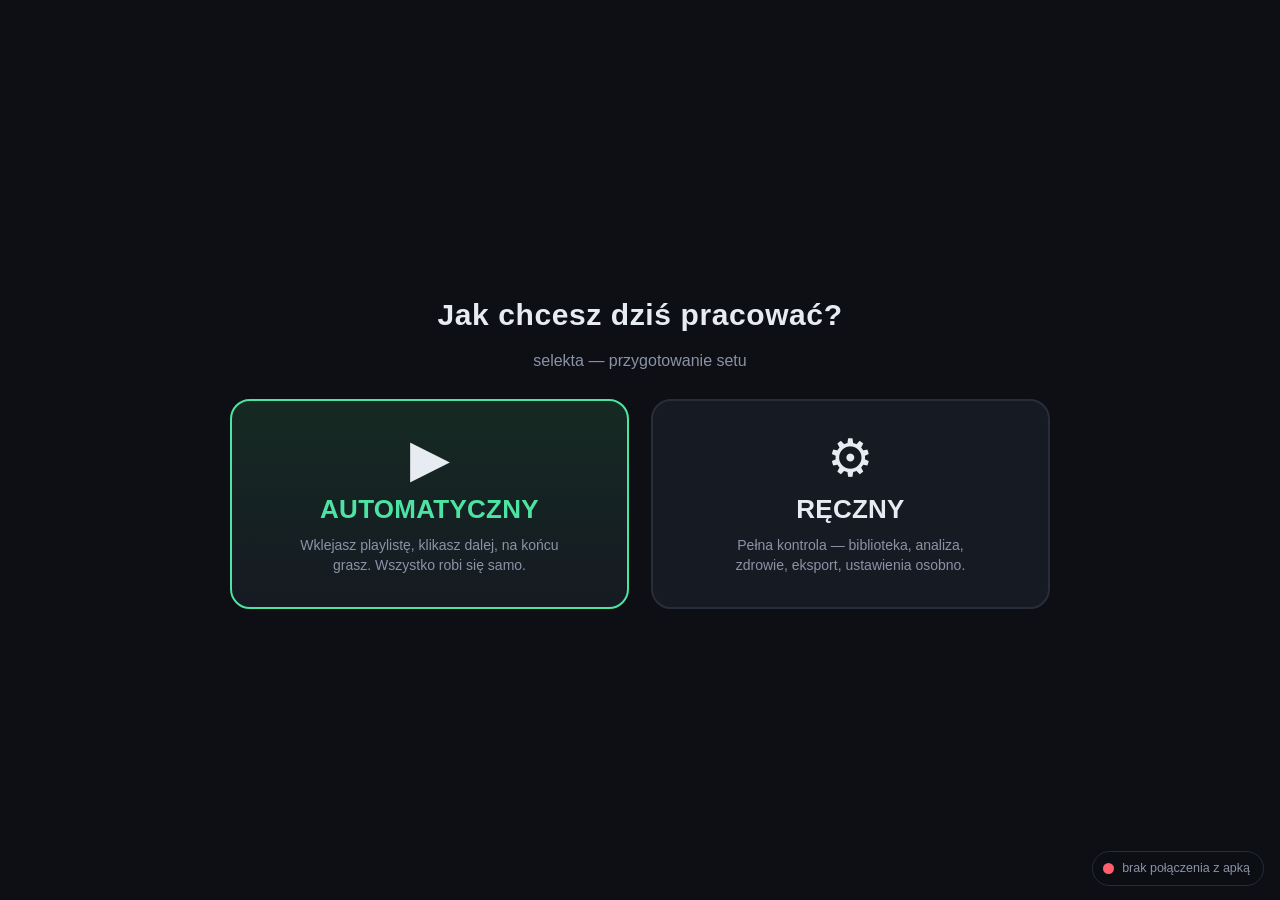
==== selekta/static/index.html @ 51b24d5e "Folder obserwowany i statystyki z lukami w przejściach Obserwator: nowe pliki analizują się same w t" ====
<!DOCTYPE html>
<html lang="pl">
<head>
<meta charset="utf-8">
<meta name="viewport" content="width=device-width, initial-scale=1">
<title>selekta</title>
<style>
  :root{
    --bg:#0d0f14; --panel:#161a22; --panel2:#1d222c; --line:#272d39;
    --txt:#e7ebf2; --dim:#8a93a6; --accent:#4de3a2; --warn:#f5c451; --bad:#ff5f6d;
  }
  *{box-sizing:border-box}
  body{margin:0;font:14px/1.5 -apple-system,Segoe UI,Roboto,sans-serif;background:var(--bg);color:var(--txt)}
  header{padding:18px 22px;border-bottom:1px solid var(--line);display:flex;align-items:baseline;gap:16px;flex-wrap:wrap}
  header h1{margin:0;font-size:20px;letter-spacing:.08em;font-weight:700}
  header h1 .k{color:var(--accent)}
  .stats{color:var(--dim);font-size:13px}
  .tabs{display:flex;gap:4px;padding:12px 22px 0}
  .tab{padding:8px 16px;border:1px solid var(--line);border-bottom:none;background:var(--panel);color:var(--dim);
       border-radius:8px 8px 0 0;cursor:pointer;font-weight:600}
  .tab.on{background:var(--panel2);color:var(--txt)}
  main{padding:0 22px 40px}
  .toolbar{display:flex;gap:10px;align-items:center;padding:14px 0;flex-wrap:wrap}
  button.act{background:var(--accent);color:#06231a;border:0;padding:9px 16px;border-radius:8px;font-weight:700;cursor:pointer}
  button.act:disabled{opacity:.5;cursor:default}
  .prog{color:var(--dim);font-size:13px}
  table{width:100%;border-collapse:collapse}
  th{text-align:left;color:var(--dim);font-weight:600;font-size:12px;text-transform:uppercase;letter-spacing:.04em;padding:8px 10px;border-bottom:1px solid var(--line)}
  td{padding:8px 10px;border-bottom:1px solid var(--panel2);vertical-align:middle}
  tr:hover td{background:var(--panel)}
  .cov{width:44px;height:44px;border-radius:6px;object-fit:cover;background:var(--panel2);display:block}
  .nocov{width:44px;height:44px;border-radius:6px;background:var(--panel2);display:grid;place-items:center;color:var(--dim);font-size:18px}
  .t-title{font-weight:600}.t-artist{color:var(--dim);font-size:13px}
  .badge{display:inline-block;padding:2px 8px;border-radius:20px;font-size:12px;font-weight:700}
  .fmt-flac{background:#123a2b;color:#4de3a2}.fmt-wav{background:#3a2f12;color:#f5c451}.fmt-mp3{background:#2a2f3a;color:#9fb0cc}
  .cam{font-weight:700;padding:2px 8px;border-radius:6px;color:#0d0f14;min-width:34px;text-align:center;display:inline-block}
  .q-ok{color:var(--accent)}.q-warn{color:var(--warn)}.q-bad{color:var(--bad)}
  .muted{color:var(--dim)}
  .panel{background:var(--panel);border:1px solid var(--line);border-radius:10px;padding:16px;margin-top:14px}
  .panel h3{margin:0 0 8px}
  .hrow{display:flex;gap:8px;padding:4px 0;border-bottom:1px solid var(--panel2)}
  .hnum{color:var(--dim);width:28px}.hnote{color:var(--dim);font-size:12px;margin-left:auto}
  .pill{display:inline-block;background:var(--panel2);padding:3px 10px;border-radius:20px;margin:3px 4px 0 0;font-size:13px}
  .pill.bad{background:#3a1418;color:var(--bad)}.pill.warn{background:#3a2f12;color:var(--warn)}
  /* klasa narzędziowa — musi wygrywać z każdą regułą display niżej w arkuszu
     (np. .ovl{display:flex}), inaczej „ukryty" panel przykrywa stronę */
  .hide{display:none!important}
  #kreator{position:fixed;inset:0;z-index:85;background:var(--bg);overflow:auto;
    display:flex;align-items:center;justify-content:center;padding:28px}
  #kreator.pokaz{display:flex}
  .kreatorBox{width:100%;max-width:620px}
  .kontoBox{border:1px solid var(--accent);border-radius:10px;padding:14px;
    margin-top:12px;background:var(--panel2)}
  .kontoBox .in{background:var(--panel);border:1px solid var(--line);
    border-radius:7px;color:var(--txt);font:13px inherit;padding:8px 10px}
  #tutorial{position:fixed;inset:0;z-index:88;background:var(--bg);overflow:auto;
    display:flex;align-items:center;justify-content:center;padding:28px}
  .tutBox{width:100%;max-width:640px}
  .tutKropki{display:flex;gap:6px;margin-bottom:20px}
  .tutKropki span{height:3px;flex:1;background:var(--line);border-radius:2px;
    transition:background .2s}
  .tutKropki span.on{background:var(--accent)}
  .tutNawigacja{display:flex;gap:10px;align-items:center;margin-top:24px}
  .tutIkona{font-size:34px;margin-bottom:10px}
  .siatkaPrzyciski{display:flex;flex-wrap:wrap;gap:6px;align-items:center;margin-top:12px}
  .slupek{display:flex;align-items:center;gap:8px;font-size:12.5px;padding:1px 0}
  .slupek .etykieta{min-width:52px;color:var(--dim);font-variant-numeric:tabular-nums}
  .slupek .pasek{height:12px;background:var(--accent);border-radius:3px;min-width:2px}
  .slupek .ile{color:var(--dim);font-size:11.5px}
  .kolo{display:grid;grid-template-columns:repeat(12,1fr);gap:4px;margin-top:8px}
  .kolo .komorka{text-align:center;padding:6px 2px;border-radius:6px;font-size:11px;
    border:1px solid var(--line)}
  .kolo .komorka b{display:block;font-size:12px}
  .kolo .pusta{opacity:.35}
  .luka{border-left:2px solid var(--warn);padding:8px 0 8px 10px;margin:10px 0}
  .wyjscia{display:flex;flex-wrap:wrap;gap:6px;margin-top:6px}
  .wyjscie{font-size:11.5px;padding:2px 8px;border-radius:11px;border:1px solid var(--line)}
  .wyjscie.zle{border-color:var(--warn);color:var(--warn)}
  .tutLista{margin:14px 0 0;padding-left:0;list-style:none}
  .tutLista li{padding:7px 0;border-bottom:1px solid var(--line);font-size:13.5px;
    display:flex;gap:10px;align-items:flex-start}
  .tutLista li:last-child{border-bottom:0}
  .tutLista b{color:var(--txt)}
  .tutNum{color:var(--accent);font-weight:700;min-width:18px}
  .krok{display:flex;gap:12px;align-items:flex-start;padding:12px 0;
    border-bottom:1px solid var(--line)}
  .krok:last-child{border-bottom:0}
  .krokZnak{font-size:16px;min-width:24px;text-align:center}
  .krokCmd{font-family:ui-monospace,Menlo,monospace;font-size:12px;background:var(--panel2);
    border:1px solid var(--line);border-radius:6px;padding:6px 9px;margin-top:6px;
    display:inline-block;user-select:all}
  #dolnePaski{position:sticky;bottom:0;z-index:40}
  .pasek{display:flex;gap:12px;align-items:center;
    background:var(--panel2);border-top:1px solid var(--line);padding:10px 14px}
  #dolnePaski > .pasek:last-child:not(.hide){box-shadow:0 -6px 18px rgba(0,0,0,.28)}
  .playBtn{background:transparent;border:1px solid var(--line);color:var(--txt);
    width:26px;height:26px;border-radius:50%;cursor:pointer;font-size:11px;line-height:1;
    display:flex;align-items:center;justify-content:center;padding:0}
  .playBtn:hover{border-color:var(--accent);color:var(--accent)}
  .playBtn.gra{background:var(--accent);color:#04140c;border-color:var(--accent)}
  td.nokl{cursor:default}
  .filtry{display:flex;flex-wrap:wrap;gap:8px;align-items:center;margin:0 0 10px;
    padding:10px 12px;background:var(--panel2);border:1px solid var(--line);border-radius:9px}
  .filtry .in{background:var(--panel);border:1px solid var(--line);border-radius:7px;
    color:var(--txt);font:13px inherit;padding:6px 9px}
  .mini-in{width:62px}
  .zakres{display:flex;align-items:center;gap:5px;font-size:12.5px;color:var(--dim)}
  th.sort{cursor:pointer;user-select:none}
  th.sort:hover{color:var(--accent)}
  th.sort .strzalka{opacity:.55;font-size:10px;margin-left:3px}
  .ikona{background:transparent;border:0;cursor:pointer;font-size:13px;opacity:.55;padding:2px 3px}
  .ikona:hover{opacity:1}
  tr.wybrany{background:rgba(126,231,168,.07)}
  .rozdziel{display:flex;align-items:center;gap:12px;margin:20px 0 12px;color:var(--dim);font-size:12.5px}
  .rozdziel:before,.rozdziel:after{content:'';flex:1;height:1px;background:var(--line)}
  .dropZone{border:2px dashed var(--line);border-radius:12px;padding:22px 16px;text-align:center;
    cursor:pointer;transition:border-color .15s,background .15s}
  .dropZone:hover{border-color:var(--accent)}
  .bigBtn.ghost{background:transparent;color:var(--fg);border:1px solid var(--line)}
  .bigBtn.ghost:hover{border-color:var(--accent);color:var(--accent)}
  .dropZone.over{border-color:var(--accent);background:rgba(126,231,168,.07)}
  .spin{display:inline-block;width:12px;height:12px;border:2px solid var(--dim);border-top-color:var(--accent);border-radius:50%;animation:s .7s linear infinite;vertical-align:-2px}
  @keyframes s{to{transform:rotate(360deg)}}
  .fld{background:var(--panel2);border:1px solid var(--line);border-radius:8px;color:var(--txt);padding:9px 11px;font:13px inherit;font-family:inherit}
  .mini{padding:5px 11px;font-size:12px;border-radius:7px;border:1px solid var(--line2);background:transparent;color:var(--txt);cursor:pointer}
  .mini.go{background:var(--accent);color:#06231a;border:0;font-weight:600}
  tr.clk{cursor:pointer}
    /* nakładki (wybór pliku, szczegóły utworu) muszą być NAD kreatorem
     (#wiz z-index:70) i ekranem wyboru trybu (#modePick z-index:80),
     inaczej otwierają się pod nimi i wyglądają jakby nie działały */
  .ovl{position:fixed;inset:0;background:rgba(6,8,12,.72);display:flex;align-items:flex-start;justify-content:center;padding:40px 16px;z-index:90;overflow:auto}
  .sheet{background:var(--panel);border:1px solid var(--line);border-radius:14px;max-width:760px;width:100%;padding:22px 24px}
  .wave{display:flex;align-items:flex-end;gap:2px;height:52px;margin:6px 0}
  .wave i{flex:1;background:var(--line2);border-radius:1px}
  .stat3{display:flex;gap:22px;margin:6px 0}
  .stat3 b{font-size:22px;font-weight:700;display:block;line-height:1}
  .stat3 span{font-size:11px;color:var(--dim)}

  /* ---------- tryb automatyczny: duże, proste, odporne na zmęczenie ---------- */
  #modePick{position:fixed;inset:0;background:var(--bg);z-index:80;display:flex;
    flex-direction:column;align-items:center;justify-content:center;gap:26px;padding:24px}
  #modePick h2{font-size:30px;margin:0;letter-spacing:.02em}
  #modePick .sub{color:var(--dim);font-size:16px;margin-top:-14px}
  .modeBtns{display:flex;gap:22px;flex-wrap:wrap;justify-content:center;width:100%;max-width:820px}
  .modeBtn{flex:1;min-width:300px;min-height:210px;border-radius:20px;border:2px solid var(--line);
    background:var(--panel);color:var(--txt);cursor:pointer;display:flex;flex-direction:column;
    align-items:center;justify-content:center;gap:10px;padding:26px;transition:transform .12s,border-color .12s}
  .modeBtn:hover{transform:translateY(-3px);border-color:var(--accent)}
  .modeBtn .ico{font-size:52px;line-height:1}
  .modeBtn .ttl{font-size:26px;font-weight:800;letter-spacing:.01em}
  .modeBtn .desc{font-size:14px;color:var(--dim);text-align:center;max-width:260px;line-height:1.45}
  .modeBtn.primary{border-color:var(--accent);background:linear-gradient(180deg,#152a22,#161a22)}
  .modeBtn.primary .ttl{color:var(--accent)}

  #wiz{position:fixed;inset:0;background:var(--bg);z-index:70;overflow:auto;padding:22px}
  .wizWrap{max-width:960px;margin:0 auto}
  .wizTop{display:flex;align-items:center;gap:14px;margin-bottom:22px;flex-wrap:wrap}
  .wizTop .back{font-size:15px;color:var(--dim);cursor:pointer;background:none;border:0;padding:6px 2px}
  .steps{display:flex;gap:8px;flex:1;min-width:200px}
  .stepDot{flex:1;height:7px;border-radius:4px;background:var(--panel2)}
  .stepDot.on{background:var(--accent)}
  .stepDot.done{background:#1f6b4d}
  .wizH{font-size:30px;font-weight:800;margin:0 0 6px;line-height:1.15}
  .wizSub{color:var(--dim);font-size:16px;margin-bottom:22px}
  .bigBtn{display:block;width:100%;min-height:74px;border:0;border-radius:16px;background:var(--accent);
    color:#06231a;font-size:22px;font-weight:800;cursor:pointer;letter-spacing:.01em;margin-top:18px}
  .bigBtn:disabled{opacity:.45;cursor:default}
  .bigBtn.ghost{background:transparent;border:2px solid var(--line2);color:var(--txt)}
  .bigBtn.play{min-height:96px;font-size:28px;background:linear-gradient(180deg,#5cf0ae,#33c98a)}
  .bigIn{width:100%;font-size:19px;padding:18px;border-radius:14px;background:var(--panel2);
    border:2px solid var(--line);color:var(--txt);font-family:inherit}
  .bigIn:focus{outline:none;border-color:var(--accent)}
  .cols{display:flex;gap:16px;flex-wrap:wrap}
  .col{flex:1;min-width:290px;background:var(--panel);border:1px solid var(--line);border-radius:16px;padding:18px}
  .col h3{margin:0 0 12px;font-size:19px;display:flex;align-items:center;gap:10px}
  .col .cnt{margin-left:auto;font-size:26px;font-weight:800}
  .cItem{padding:9px 0;border-bottom:1px solid var(--panel2);font-size:14.5px}
  .cItem .a{color:var(--dim);font-size:12.5px}
  .cItem .tag2{font-size:11.5px;color:var(--warn)}
  .wizNote{color:var(--dim);font-size:14px;margin-top:14px;text-align:center}
  .bigProg{font-size:17px;margin-top:16px;text-align:center;min-height:26px}
  .barBig{height:12px;border-radius:7px;background:var(--panel2);overflow:hidden;margin-top:14px}
  .barBig>span{display:block;height:100%;width:0;background:var(--accent);transition:width .35s}

  /* kropka stanu Soulseeka — widoczna z każdego ekranu, także w kreatorze */
  #slskDot{position:fixed;right:16px;bottom:14px;z-index:100;display:flex;align-items:center;
    gap:8px;background:rgba(13,15,20,.92);border:1px solid var(--line);border-radius:22px;
    padding:7px 13px 7px 10px;font-size:12.5px;color:var(--dim);cursor:default;
    backdrop-filter:blur(6px)}
  #slskDot .d{width:11px;height:11px;border-radius:50%;background:var(--dim);flex:0 0 auto}
  #slskDot.green .d{background:var(--accent);box-shadow:0 0 8px rgba(77,227,162,.55)}
  #slskDot.amber .d{background:var(--warn)}
  #slskDot.red   .d{background:var(--bad)}
  #slskDot.green{color:var(--txt)}
</style>
</head>
<body>

<div id="slskDot" title="stan połączenia z Soulseekiem"><span class="d"></span><span id="slskDotTxt">sprawdzam…</span></div>

<div id="kreator" class="hide">
  <div class="kreatorBox">
    <h1 class="wizH">Zanim zaczniesz</h1>
    <div class="wizSub">Kilka rzeczy do ustawienia — raz, potem apka pamięta.</div>
    <div class="barBig"><span id="kreatorBar"></span></div>
    <button class="bigBtn" id="kreatorAuto">USTAW WSZYSTKO ZA MNIE</button>
    <div id="kreatorKroki"></div>
    <div class="bigProg" id="kreatorProg"></div>
    <div style="display:flex;gap:10px;align-items:center;margin-top:14px">
      <button class="act hide" id="kreatorDalej">Gotowe — pokaż mi apkę ▸</button>
      <button class="mini" id="kreatorPomin">Pomiń konfigurację</button>
    </div>
  </div>
</div>
<div id="tutorial" class="hide">
  <div class="tutBox">
    <div class="tutKropki" id="tutKropki"></div>
    <div id="tutTresc"></div>
    <div class="tutNawigacja">
      <button class="mini" id="tutWstecz">‹ wstecz</button>
      <button class="act" id="tutDalej">dalej ›</button>
      <button class="mini" id="tutZamknij" style="margin-left:auto">pomiń</button>
    </div>
  </div>
</div>
<div id="modePick">
  <h2>Jak chcesz dziś pracować?</h2>
  <div class="sub">selekta — przygotowanie setu</div>
  <div class="modeBtns">
    <button class="modeBtn primary" id="modeAuto">
      <span class="ico">▶</span>
      <span class="ttl">AUTOMATYCZNY</span>
      <span class="desc">Wklejasz playlistę, klikasz dalej, na końcu grasz. Wszystko robi się samo.</span>
    </button>
    <button class="modeBtn" id="modeManual">
      <span class="ico">⚙</span>
      <span class="ttl">RĘCZNY</span>
      <span class="desc">Pełna kontrola — biblioteka, analiza, zdrowie, eksport, ustawienia osobno.</span>
    </button>
  </div>
</div>

<div id="wiz" class="hide"><div class="wizWrap">
  <div class="wizTop">
    <button class="back" id="wizBack">‹ wstecz</button>
    <div class="steps" id="wizSteps"></div>
  </div>
  <div id="wizBody"></div>
</div></div>
<header>
  <h1><span class="k">▶</span> selekta</h1>
  <span class="stats" id="stats">ładowanie…</span>
  <button class="ikona" id="pokazTutorial" title="pokaż wprowadzenie"
    style="margin-left:auto;font-size:15px">?</button>
</header>
<div class="tabs">
  <div class="tab on" data-t="lib">Biblioteka</div>
  <div class="tab" data-t="import">Import</div>
  <div class="tab" data-t="order">Kolejność setu</div>
  <div class="tab" data-t="health">Zdrowie</div>
  <div class="tab" data-t="export">Eksport</div>
  <div class="tab" data-t="radar">Radar</div>
  <div class="tab" data-t="staty">Statystyki</div>
  <div class="tab" data-t="decyzje">Porządki <span id="decBadge" class="pill" style="display:none;padding:1px 7px;font-size:11px;margin-left:4px"></span></div>
  <div class="tab" data-t="dl">Pobierania <span id="dlBadge" class="pill" style="display:none;padding:1px 7px;font-size:11px;margin-left:4px"></span></div>
  <div class="tab" data-t="setup">Ustawienia</div>
</div>
<main>
  <div id="lib">
    <div class="toolbar">
      <button class="act" id="analyzeAll">Analizuj wszystko (BPM, tonacja, jakość)</button>
      <button class="act" id="dodajUtwor">+ Dodaj piosenkę</button>
      <input type="file" id="dodajPlik" accept=".mp3,.flac,.wav,.aiff,.aif,.m4a,.ogg,.opus" multiple class="hide">
      <span class="prog" id="prog"></span>
    </div>
    <div class="filtry">
      <input id="fSzukaj" class="in" placeholder="szukaj: artysta, tytuł, nazwa pliku…" style="flex:2;min-width:190px">
      <select id="fFormat" class="in"><option value="">format: każdy</option></select>
      <select id="fJakosc" class="in">
        <option value="">jakość: każda</option>
        <option value="ok">✅ dobra</option>
        <option value="warn">⚠️ wątpliwa</option>
        <option value="bad">❌ zła</option>
        <option value="brak">— nieanalizowane</option>
      </select>
      <select id="fKlucz" class="in"><option value="">klucz: każdy</option></select>
      <span class="zakres">BPM <input id="fBpmOd" class="in mini-in" type="number" placeholder="od">
        <input id="fBpmDo" class="in mini-in" type="number" placeholder="do"></span>
      <span class="zakres">czas <input id="fCzasOd" class="in mini-in" type="number" placeholder="min">
        <input id="fCzasDo" class="in mini-in" type="number" placeholder="min"></span>
      <button class="mini" id="fWyczysc">Wyczyść filtry</button>
      <span class="muted" id="fLicznik" style="margin-left:auto;font-size:12.5px"></span>
    </div>
    <table>
      <thead><tr>
        <th style="width:28px"><input type="checkbox" id="zaznaczWszystkie" title="zaznacz wszystkie"></th>
        <th style="width:34px"></th><th></th>
        <th class="sort" data-k="title">Utwór</th>
        <th class="sort" data-k="ext">Format</th>
        <th class="sort" data-k="quality">Jakość</th>
        <th class="sort" data-k="bpm">BPM</th>
        <th class="sort" data-k="camelot">Klucz</th>
        <th class="sort" data-k="duration">Czas</th>
        <th style="width:64px"></th></tr></thead>
      <tbody id="rows"></tbody>
    </table>
  </div>
  <div id="dolnePaski">
  <div id="pasekWyboru" class="pasek hide">
    <span id="licznikWyboru">0 zaznaczonych</span>
    <input id="nazwaPlaylisty" class="in" placeholder="nazwa nowej playlisty"
           style="flex:1;max-width:280px">
    <button class="act" id="zrobPlayliste">Utwórz playlistę</button>
    <button class="mini" id="wyczyscWybor">Wyczyść</button>
    <span class="prog" id="wyborProg"></span>
  </div>
  <div id="odtwarzacz" class="pasek grajacy hide">
    <button class="playBtn gra" id="odtStop" title="zatrzymaj">⏸</button>
    <div style="flex:1;min-width:0">
      <div id="odtTytul" style="font-size:13px;font-weight:600;white-space:nowrap;
           overflow:hidden;text-overflow:ellipsis"></div>
      <input type="range" id="odtPasek" min="0" max="1000" value="0" style="width:100%">
    </div>
    <span class="muted" id="odtCzas" style="font-variant-numeric:tabular-nums">0:00</span>
    <input type="range" id="odtGlos" min="0" max="100" value="80" title="głośność"
           style="width:80px">
  </div>
  </div>
  <div id="import" class="hide">
    <div class="toolbar" style="flex-direction:column;align-items:stretch">
      <textarea id="plText" rows="3" placeholder="Wklej link playlisty — Spotify, Apple Music, YouTube, Tidal, SoundCloud, 1001Tracklists — albo tracklistę tekstem…"
        style="width:100%;background:var(--panel2);border:1px solid var(--line);border-radius:8px;color:var(--txt);font:14px var(--f,inherit);padding:11px 13px;resize:vertical;font-family:inherit"></textarea>
      <div style="display:flex;gap:12px;align-items:center;margin-top:4px">
        <button class="act" id="impBtn">Rozpoznaj i dopasuj</button>
        <span class="prog" id="impProg">Wklej playlistę i dopasujemy ją do Twojej biblioteki (czas trwania + fingerprint).</span>
      </div>
    </div>
    <div id="impResults"></div>
  </div>
  <div id="order" class="hide">
    <div class="panel">
      <h3 style="display:flex;align-items:center;gap:12px;flex-wrap:wrap">Kolejność harmoniczna
        <button class="act" id="toRbxBtn" style="margin-left:auto">▶ Wyślij set do rekordboxa</button>
      </h3>
      <div class="prog" id="rbxProg" style="margin-bottom:10px"></div>
      <div id="orderBody" class="muted">Najpierw uruchom „Analizuj wszystko”, potem odśwież tę zakładkę.</div>
    </div>
  </div>
  <div id="health" class="hide"></div>
  <div id="export" class="hide">
    <div class="panel">
      <h3>Eksport biblioteki</h3>
      <div style="display:flex;gap:10px;flex-wrap:wrap;margin-top:10px">
        <button class="act exp" data-tg="rekordbox">rekordbox XML</button>
        <button class="act ghost exp" data-tg="serato">Serato crate</button>
        <button class="act ghost exp" data-tg="m3u8">M3U8</button>
      </div>
      <div class="prog" id="expProg" style="margin-top:12px"></div>
    </div>
    <div class="panel" style="margin-top:14px">
      <h3>USB pod CDJ</h3>
      <div style="display:flex;gap:10px;flex-wrap:wrap;align-items:center;margin-top:10px">
        <input id="usbDest" placeholder="/Volumes/DJ_USB" class="fld" style="flex:1;min-width:220px">
        <select id="usbConv" class="fld"><option value="aiff">WAV→AIFF</option><option value="flac">WAV→FLAC</option><option value="keep">bez konwersji</option></select>
        <button class="act" id="usbBtn">Przygotuj USB</button>
      </div>
      <div class="prog" id="usbProg" style="margin-top:12px">Kopiuje płasko, nazwy FAT32-safe, zwija diakrytyki.</div>
    </div>
  </div>
  <div id="radar" class="hide"></div>
  <div id="dl" class="hide"></div>
  <div id="staty" class="hide">
    <div class="toolbar">
      <button class="act" id="statyOdswiez">Przelicz</button>
      <span class="prog" id="statyProg">Rozkład tempa i tonacji oraz luki — czego brakuje, żeby wyjść z Twoich najliczniejszych gniazd.</span>
    </div>
    <div id="statyTresc"></div>
  </div>
  <div id="decyzje" class="hide">
    <div class="toolbar">
      <button class="act" id="decSkanuj">Szukaj kopii i ulepszeń</button>
      <button class="act" id="decSprawdzPobrania">Sprawdź pobrania (odcisk akustyczny)</button>
      <label style="display:flex;align-items:center;gap:6px;font-size:12.5px" class="muted">
        <input type="checkbox" id="decPokazHistorie"> pokaż rozpatrzone</label>
      <span class="prog" id="decProg">Nic nie zniknie bez Twojej zgody — zatwierdzone trafiają do kosza i da się je cofnąć.</span>
    </div>
    <div id="decLista"></div>
  </div>
  <div id="setup" class="hide"></div>
  <div id="detail" class="ovl hide"><div class="sheet" id="detailBody"></div></div>
  <div id="picker" class="ovl hide"><div class="sheet" style="max-width:860px" id="pickerBody"></div></div>
</main>
<script>
const CAMELOT_COLORS = {"1A":"#a7f0c0","2A":"#9be8d0","3A":"#93dbe6","4A":"#9cc7f2","5A":"#b3b3f0","6A":"#d0a9ec","7A":"#eaa3d9","8A":"#f2a5b8","9A":"#f4b19a","10A":"#eec98f","11A":"#dbe08c","12A":"#bfe89a",
"1B":"#a7f0c0","2B":"#9be8d0","3B":"#93dbe6","4B":"#9cc7f2","5B":"#b3b3f0","6B":"#d0a9ec","7B":"#eaa3d9","8B":"#f2a5b8","9B":"#f4b19a","10B":"#eec98f","11B":"#dbe08c","12B":"#bfe89a"};
const fmtTime = s => `${Math.floor(s/60)}:${String(s%60).padStart(2,'0')}`;
let TRACKS = [];

function qClass(g){return g==='ok'?'q-ok':g==='warn'?'q-warn':g==='bad'?'q-bad':'muted'}
function qIcon(g){return g==='ok'?'✅':g==='warn'?'⚠️':g==='bad'?'❌':'—'}

function rowHTML(t){
  const cov = t.has_cover ? `<img class="cov" src="/api/cover?file=${encodeURIComponent(t.file)}">` : `<div class="nocov">♪</div>`;
  const bits = t.bits ? `${t.bits}-bit` : '';
  const cam = t.camelot ? `<span class="cam" style="background:${CAMELOT_COLORS[t.camelot]||'#888'}">${t.camelot}</span> <span class="muted">${t.key||''}</span>` : '<span class="muted">—</span>';
  const lowk = t.key_conf!=null && t.key_conf<0.4 ? ' <span class="muted">(?)</span>' : '';
  const zazn = WYBRANE.has(t.file) ? 'checked' : '';
  const gra = GRA && GRA.file===t.file;
  return `<tr class="clk" data-file="${encodeURIComponent(t.file)}">
    <td class="nokl"><input type="checkbox" class="zazn" ${zazn} data-f="${encodeURIComponent(t.file)}"></td>
    <td class="nokl"><button class="playBtn ${gra?'gra':''}" data-f="${encodeURIComponent(t.file)}"
        title="${gra?'zatrzymaj':'odsłuchaj'}">${gra?'⏸':'▶'}</button></td>
    <td>${cov}</td>
    <td><div class="t-title">${esc(t.title)}${t.uszkodzony?' <span class="q-bad" title="pliku nie da się odczytać — prawdopodobnie przerwane pobieranie">⚠ uszkodzony</span>':''}</div><div class="t-artist">${esc(t.artist)}</div></td>
    <td><span class="badge fmt-${t.ext}">${t.ext.toUpperCase()}</span> <span class="muted">${bits} ${(t.sr/1000)||''}kHz</span></td>
    <td class="${qClass(t.quality)}">${qIcon(t.quality)}</td>
    <td>${t.bpm?t.bpm.toFixed(0):'<span class="muted">—</span>'}</td>
    <td>${cam}${lowk}</td>
    <td class="muted">${fmtTime(t.duration)}</td>
    <td class="nokl" style="white-space:nowrap">
      <button class="ikona pokazPlik" data-f="${encodeURIComponent(t.file)}" title="pokaż w Finderze">📁</button>
      <button class="ikona usunPlik" data-f="${encodeURIComponent(t.file)}" title="usuń do kosza">🗑</button>
    </td>
  </tr>`;
}
function esc(s){return (s||'').replace(/[&<>]/g,c=>({'&':'&amp;','<':'&lt;','>':'&gt;'}[c]))}

// ——— biblioteka: szukanie, filtry, sortowanie ———
const FILTR = {szukaj:'', format:'', jakosc:'', klucz:'',
               bpmOd:null, bpmDo:null, czasOd:null, czasDo:null};
let SORT = {kolumna:'', kierunek:1};

function pasujeDoFiltru(t){
  if(FILTR.szukaj){
    const igla = FILTR.szukaj.toLowerCase();
    const stog = `${t.artist||''} ${t.title||''} ${t.file||''}`.toLowerCase();
    if(!stog.includes(igla)) return false;
  }
  if(FILTR.format && (t.ext||'').toLowerCase() !== FILTR.format) return false;
  if(FILTR.jakosc){
    if(FILTR.jakosc==='brak'){ if(t.quality) return false; }
    else if(t.quality !== FILTR.jakosc) return false;
  }
  if(FILTR.klucz && t.camelot !== FILTR.klucz) return false;
  if(FILTR.bpmOd!=null && !(t.bpm >= FILTR.bpmOd)) return false;
  if(FILTR.bpmDo!=null && !(t.bpm <= FILTR.bpmDo)) return false;
  // czas podajemy w minutach — tak DJ myśli o długości utworu
  if(FILTR.czasOd!=null && !(t.duration >= FILTR.czasOd*60)) return false;
  if(FILTR.czasDo!=null && !(t.duration <= FILTR.czasDo*60)) return false;
  return true;
}

const RANGA_JAKOSCI = {ok:0, warn:1, bad:2};

function wartoscSortowania(t, k){
  if(k==='title') return `${t.artist||''} ${t.title||''}`.toLowerCase();
  if(k==='quality') return RANGA_JAKOSCI[t.quality] ?? 9;
  if(k==='camelot'){
    // sortuj po kole kwintowe: numer, potem A/B — sąsiedztwo ma być muzyczne
    const m = /^(\d+)([AB])$/.exec(t.camelot||'');
    return m ? Number(m[1])*2 + (m[2]==='B'?1:0) : 99;
  }
  if(k==='ext') return (t.ext||'').toLowerCase();
  return t[k] ?? -1;
}

function widoczne(){
  let lista = TRACKS.filter(pasujeDoFiltru);
  if(SORT.kolumna){
    lista = [...lista].sort((a,b)=>{
      const x=wartoscSortowania(a,SORT.kolumna), y=wartoscSortowania(b,SORT.kolumna);
      if(x===y) return 0;
      return (x>y ? 1 : -1) * SORT.kierunek;
    });
  }
  return lista;
}

function rysujTabele(){
  const lista = widoczne();
  document.getElementById('rows').innerHTML = lista.map(rowHTML).join('');
  const l = document.getElementById('fLicznik');
  if(l) l.textContent = lista.length===TRACKS.length
    ? `${TRACKS.length} utworów`
    : `${lista.length} z ${TRACKS.length}`;
  document.querySelectorAll('th.sort').forEach(th=>{
    const strzalka = th.dataset.k===SORT.kolumna ? (SORT.kierunek>0?' ▲':' ▼') : '';
    th.innerHTML = th.textContent.replace(/[ ▲▼]+$/,'') + `<span class="strzalka">${strzalka}</span>`;
  });
  odswiezWybor(); odswiezPrzyciski();
}

function wypelnijListyFiltrow(){
  const formaty=[...new Set(TRACKS.map(t=>(t.ext||'').toLowerCase()).filter(Boolean))].sort();
  const klucze=[...new Set(TRACKS.map(t=>t.camelot).filter(Boolean))]
    .sort((a,b)=>{const p=x=>{const m=/^(\d+)([AB])$/.exec(x); return m?Number(m[1])*2+(m[2]==='B'?1:0):99};
                  return p(a)-p(b)});
  const sf=document.getElementById('fFormat'), sk=document.getElementById('fKlucz');
  sf.innerHTML='<option value="">format: każdy</option>'+
    formaty.map(f=>`<option value="${f}">${f.toUpperCase()}</option>`).join('');
  sk.innerHTML='<option value="">klucz: każdy</option>'+
    klucze.map(k=>`<option value="${k}">${k}</option>`).join('');
  sf.value=FILTR.format; sk.value=FILTR.klucz;
}

function wireFiltry(){
  const licz=(el)=>{ const v=el.value.trim(); return v===''?null:Number(v); };
  const odswiez=()=>{
    FILTR.szukaj=document.getElementById('fSzukaj').value.trim();
    FILTR.format=document.getElementById('fFormat').value;
    FILTR.jakosc=document.getElementById('fJakosc').value;
    FILTR.klucz=document.getElementById('fKlucz').value;
    FILTR.bpmOd=licz(document.getElementById('fBpmOd'));
    FILTR.bpmDo=licz(document.getElementById('fBpmDo'));
    FILTR.czasOd=licz(document.getElementById('fCzasOd'));
    FILTR.czasDo=licz(document.getElementById('fCzasDo'));
    rysujTabele();
  };
  ['fSzukaj','fFormat','fJakosc','fKlucz','fBpmOd','fBpmDo','fCzasOd','fCzasDo']
    .forEach(id=>{ const el=document.getElementById(id);
      el.addEventListener('input', odswiez); el.addEventListener('change', odswiez); });
  document.getElementById('fWyczysc').onclick=()=>{
    ['fSzukaj','fBpmOd','fBpmDo','fCzasOd','fCzasDo'].forEach(id=>document.getElementById(id).value='');
    ['fFormat','fJakosc','fKlucz'].forEach(id=>document.getElementById(id).value='');
    odswiez();
  };
  document.querySelectorAll('th.sort').forEach(th=>{
    th.onclick=()=>{
      const k=th.dataset.k;
      SORT = (SORT.kolumna===k) ? {kolumna:k, kierunek:-SORT.kierunek} : {kolumna:k, kierunek:1};
      rysujTabele();
    };
  });
}

// ——— dodawanie i usuwanie utworów ———
function wireZarzadzanie(){
  const wejscie=document.getElementById('dodajPlik');
  document.getElementById('dodajUtwor').onclick=()=>wejscie.click();
  wejscie.onchange=async()=>{
    const pliki=[...wejscie.files]; if(!pliki.length) return;
    const prog=document.getElementById('prog');
    let dodane=0;
    for(let i=0;i<pliki.length;i++){
      prog.innerHTML=`<span class="spin"></span> dodaję ${i+1}/${pliki.length}: ${esc(pliki[i].name)}`;
      const fd=new FormData(); fd.append('file', pliki[i]);
      try{
        const r=await fetch('/api/tracks/dodaj',{method:'POST', body:fd});
        const j=await r.json();
        if(r.ok) dodane++;
        else prog.innerHTML=`<span class="q-bad">✗ ${esc(j.detail||'nie udało się')}</span>`;
      }catch(e){}
    }
    wejscie.value='';
    prog.textContent = dodane ? `dodano ${dodane} z ${pliki.length}` : 'nic nie dodano';
    await load();
  };

  document.getElementById('rows').addEventListener('click', async e=>{
    const pokaz=e.target.closest('.pokazPlik');
    if(pokaz){
      e.stopPropagation();
      const f=decodeURIComponent(pokaz.dataset.f);
      try{
        const r=await fetch('/api/tracks/pokaz',{method:'POST',
          headers:{'Content-Type':'application/json'}, body:JSON.stringify({file:f})});
        const j=await r.json();
        if(!j.ok) document.getElementById('prog').textContent=j.message||j.path;
      }catch(err){}
      return;
    }
    const usun=e.target.closest('.usunPlik');
    if(usun){
      e.stopPropagation();
      const f=decodeURIComponent(usun.dataset.f);
      const prog=document.getElementById('prog');
      try{
        const r=await fetch('/api/tracks/usun',{method:'POST',
          headers:{'Content-Type':'application/json'}, body:JSON.stringify({file:f})});
        const j=await r.json(); if(!r.ok) throw new Error(j.detail||'nie udało się');
        // usunięcie jest odwracalne — pokaż to od razu, nie chowaj w koszu bez słowa
        prog.innerHTML=`🗑 <b>${esc(j.nazwa)}</b> w koszu — `+
          `<a href="#" id="cofnijUsun" style="color:var(--accent)">cofnij</a>`;
        document.getElementById('cofnijUsun').onclick=async(ev)=>{
          ev.preventDefault();
          await fetch('/api/tracks/przywroc',{method:'POST',
            headers:{'Content-Type':'application/json'},
            body:JSON.stringify({w_koszu:j.w_koszu})});
          prog.textContent='przywrócono';
          await load();
        };
        await load();
      }catch(err){ prog.innerHTML=`<span class="q-bad">✗ ${esc(err.message)}</span>`; }
    }
  });
}

// ——— kreator pierwszego uruchomienia ———
// Konfiguracja slskd i konta Soulseek to najczęstszy powód, dla którego
// ktoś odbija się od apki. Hasła do Soulseeka NIE dotykamy — wpisuje je
// użytkownik w panelu slskd, a my tylko sprawdzamy, czy połączenie działa.

// ——— statystyki i luki w przejściach ———
// Sklep powie, co popularne. Nie powie, że masz 40 kawałków 138 w 11A
// i ani jednego w 4A, więc z tego gniazda nie ma jak wyjść.

function statySlupki(dane, klucz, etykieta){
  const maks = Math.max(...dane.map(d=>d.ile), 1);
  return dane.filter(d=>d.ile>0).map(d=>`
    <div class="slupek">
      <span class="etykieta">${etykieta(d)}</span>
      <span class="pasek" style="width:${Math.round(100*d.ile/maks)}%"></span>
      <span class="ile">${d.ile}</span>
    </div>`).join('');
}

function statyKolo(rozklad){
  const maks = Math.max(...rozklad.map(d=>d.ile), 1);
  const komorka = d=>{
    const moc = d.ile/maks;
    const tlo = d.ile ? (CAMELOT_COLORS[d.tonacja]||'#888') : 'transparent';
    return `<div class="komorka ${d.ile?'':'pusta'}"
      style="background:${d.ile?tlo:'transparent'};opacity:${d.ile?(0.35+0.65*moc):0.35};
             color:${d.ile?'#0b1410':'var(--dim)'}"
      title="${d.tonacja}: ${d.ile}">
      <b>${d.tonacja}</b>${d.ile||'—'}</div>`;
  };
  const a = rozklad.filter(d=>d.tonacja.endsWith('A'))
    .sort((x,y)=>parseInt(x.tonacja)-parseInt(y.tonacja));
  const b = rozklad.filter(d=>d.tonacja.endsWith('B'))
    .sort((x,y)=>parseInt(x.tonacja)-parseInt(y.tonacja));
  return `<div class="kolo">${a.map(komorka).join('')}</div>
          <div class="kolo" style="margin-top:4px">${b.map(komorka).join('')}</div>`;
}

function statyLuki(luki){
  if(!luki.length)
    return '<div class="muted">Z każdego licznego gniazda masz czym wyjść — nieźle.</div>';
  return luki.map(l=>`
    <div class="luka">
      <div style="font-size:13.5px">
        <b>${l.masz} utworów</b> w <b>${l.tonacja}</b> przy ~${l.srednie_bpm} BPM —
        <span class="q-warn">wyjścia są ubogie</span>
      </div>
      <div class="wyjscia">
        ${l.wyjscia.map(w=>`<span class="wyjscie ${w.ubogie?'zle':''}">
          ${w.tonacja}: ${w.utworow}</span>`).join('')}
      </div>
      <div class="muted" style="font-size:11.5px;margin-top:5px">
        dokup coś w ${l.brakujace.join(', ')} w tempie ${Math.round(l.srednie_bpm*0.94)}–${Math.round(l.srednie_bpm*1.06)} BPM
      </div>
    </div>`).join('');
}

async function ladujStatystyki(){
  const host = document.getElementById('statyTresc');
  host.innerHTML = '<span class="spin"></span> liczę…';
  try{
    const d = await (await fetch('/api/statystyki')).json();
    const obs = await (await fetch('/api/obserwator')).json();
    host.innerHTML = `
      <div class="col" style="margin-bottom:14px">
        <h3>Folder obserwowany
          <span class="cnt ${obs.dziala&&obs.wlaczony?'q-ok':'muted'}">
            ${obs.dziala&&obs.wlaczony?'działa':'wyłączony'}</span></h3>
        <div class="muted" style="font-size:12.5px">
          Nowe pliki analizują się same — bez klikania „Analizuj wszystko”.
          ${obs.przeanalizowane?`Od uruchomienia: <b>${obs.przeanalizowane}</b>.`:''}
          ${obs.w_toku?`Teraz: ${esc(obs.w_toku)}`:''}
          ${d.bez_analizy?`<span class="q-warn">Czeka jeszcze ${d.bez_analizy}.</span>`:''}
        </div>
        <label style="display:flex;align-items:center;gap:7px;margin-top:8px;font-size:12.5px">
          <input type="checkbox" id="obsWlacz" ${obs.wlaczony?'checked':''}>
          analizuj nowe pliki automatycznie</label>
      </div>

      <div class="col" style="margin-bottom:14px">
        <h3>Tempo <span class="cnt muted">${d.przeanalizowanych} utworów</span></h3>
        ${statySlupki(d.rozklad_bpm, 'bpm', x=>x.bpm+' BPM')}
      </div>

      <div class="col" style="margin-bottom:14px">
        <h3>Tonacje <span class="cnt muted">koło Camelota</span></h3>
        ${statyKolo(d.rozklad_tonacji)}
        ${d.puste_tonacje.length?`<div class="muted" style="font-size:12px;margin-top:8px">
          nic nie masz w: ${d.puste_tonacje.join(', ')}</div>`:''}
      </div>

      <div class="col">
        <h3>⚠️ Luki w przejściach <span class="cnt muted">${d.luki.length}</span></h3>
        <div class="muted" style="font-size:12.5px;margin-bottom:6px">
          Gniazda, z których trudno wyjść: dużo utworów tutaj, mało w tonacjach,
          do których wolno przejść przy tym tempie (±6% pitcha).</div>
        ${statyLuki(d.luki)}
      </div>`;
    document.getElementById('obsWlacz').onchange = async (e)=>{
      await fetch('/api/obserwator',{method:'POST',
        headers:{'Content-Type':'application/json'},
        body:JSON.stringify({wlaczony:e.target.checked})});
      ladujStatystyki();
    };
    document.getElementById('statyProg').textContent =
      `${d.przeanalizowanych} utworów, ${d.gniazd} gniazd, ${d.luki.length} luk`;
  }catch(e){
    host.innerHTML = `<span class="q-bad">✗ ${esc(e.message)}</span>`;
  }
}

// ——— przebieg fali i ręczna korekta siatki beatów ———
// Dwa widoki, bo jeden nie wystarcza: w całym utworze linie co 0,4 s zlałyby
// się w plamę, a bez powiększenia nie da się ocenić, czy siatka trafia
// w uderzenia. Góra = orientacja i punkty cue, dół = weryfikacja co do bitu.

const FALA = {file:null, dane:null, kotwica:0, bpm:0, srodek:0, okno:4.0};

async function rysujFale(file){
  const host = document.getElementById('falaTresc');
  if(!host) return;
  try{
    const r = await fetch('/api/waveform?file='+encodeURIComponent(file));
    const d = await r.json();
    if(!r.ok) throw new Error(d.detail||'nie udało się');
    if(!d.punkty) throw new Error('nie udało się odczytać dźwięku z tego pliku');
    FALA.file=file; FALA.dane=d; FALA.bpm=d.bpm||0;
    FALA.kotwica=d.first_beat_s||0;
    FALA.srodek=FALA.kotwica;
    host.innerHTML = `
      <canvas id="falaCala" height="72" style="width:100%;display:block;
        border-radius:6px;background:var(--panel2);cursor:crosshair"></canvas>
      <div class="muted" style="font-size:11px;margin:4px 0 10px">
        cały utwór — kliknij, żeby przybliżyć to miejsce</div>
      <canvas id="falaZoom" height="104" style="width:100%;display:block;
        border-radius:6px;background:var(--panel2);cursor:crosshair"></canvas>
      <div class="muted" style="font-size:11px;margin-top:4px">
        powiększenie — kliknij dokładnie na uderzeniu, żeby tam ustawić siatkę</div>
      <div class="siatkaPrzyciski">
        <span class="muted" style="font-size:12px">przesuń:</span>
        <button class="mini" data-krok="-0.05">−50 ms</button>
        <button class="mini" data-krok="-0.005">−5 ms</button>
        <button class="mini" data-krok="0.005">+5 ms</button>
        <button class="mini" data-krok="0.05">+50 ms</button>
        <span class="muted" style="font-size:12px;margin-left:8px">o bit:</span>
        <button class="mini" data-bit="-1">−1</button>
        <button class="mini" data-bit="-0.5">−½</button>
        <button class="mini" data-bit="0.5">+½</button>
        <button class="mini" data-bit="1">+1</button>
        <span style="margin-left:auto;display:flex;gap:8px">
          <button class="act" id="siatkaZapisz">Zapisz siatkę</button>
          <button class="mini" id="siatkaReset">Przywróć wyliczoną</button>
        </span>
      </div>`;
    wireFala();
    przerysujFale();
  }catch(e){
    host.innerHTML = `<span class="q-bad">✗ ${esc(e.message)}</span>`;
  }
}

function falaStan(tekst, klasa){
  const el=document.getElementById('falaStan');
  if(el) el.innerHTML = klasa?`<span class="${klasa}">${tekst}</span>`:tekst;
}

function _rysujObwiednie(cv, szczyt, rms, od, do_){
  // Rozmiar bufora ustawiamy w pikselach URZĄDZENIA (Retina ma ich 2x
  // więcej), a rysujemy w pikselach CSS — stąd jednolite skalowanie.
  // Ustawienie tylko szerokości zostawiało rysunek poza obszarem.
  const dpr = window.devicePixelRatio || 1;
  const w = cv.clientWidth || cv.parentElement.clientWidth || 600;
  const h = parseInt(cv.getAttribute('height'), 10) || 72;
  cv.width = Math.round(w * dpr);
  cv.height = Math.round(h * dpr);
  cv.style.height = h + 'px';
  const g = cv.getContext('2d');
  g.setTransform(dpr, 0, 0, dpr, 0, 0);
  g.clearRect(0, 0, w, h);
  const n = szczyt.length, sr = n/FALA.dane.czas_s;
  const i0 = Math.max(0, Math.floor(od*sr)), i1 = Math.min(n, Math.ceil(do_*sr));
  const ile = Math.max(1, i1-i0);
  const srodekY = h/2;
  const rysuj = (tab, kolor) => {
    g.fillStyle = kolor;
    for(let x=0; x<w; x++){
      const a = i0 + Math.floor(x*ile/w), b = i0 + Math.floor((x+1)*ile/w);
      let m = 0;
      for(let i=a; i<Math.max(b,a+1) && i<n; i++) m = Math.max(m, tab[i]);
      const hh = Math.max(1, m*(h/2-2));
      g.fillRect(x, srodekY-hh, 1, hh*2);
    }
  };
  rysuj(szczyt, 'rgba(126,231,168,.30)');
  rysuj(rms,    'rgba(126,231,168,.85)');
  return {w, h, i0, i1};
}

function przerysujFale(){
  const d = FALA.dane; if(!d) return;
  // --- widok całego utworu ---
  const cała = document.getElementById('falaCala');
  if(cała){
    const {w,h} = _rysujObwiednie(cała, d.szczyt, d.rms, 0, d.czas_s);
    const g = cała.getContext('2d');
    const x = t => (t/d.czas_s)*w;
    // punkty cue
    const cue = d.cues||{};
    [['intro',cue.intro,'#7ee7a8'],['drop',cue.drop,'#ffd166'],['outro',cue.outro,'#8ab4ff']]
      .forEach(([nazwa,t,kolor])=>{
        if(t==null) return;
        g.fillStyle=kolor; g.fillRect(x(t),0,1.5,h);
        g.font='9px system-ui'; g.fillText(nazwa, Math.min(x(t)+3,w-30), 9);
      });
    // okno powiększenia
    g.fillStyle='rgba(255,255,255,.10)';
    g.fillRect(x(FALA.srodek-FALA.okno/2),0, Math.max(2,x(FALA.okno)), h);
    // kotwica
    g.fillStyle='#ff4d6d'; g.fillRect(x(FALA.kotwica),0,1.5,h);
  }

  // --- powiększenie z siatką ---
  const zoom = document.getElementById('falaZoom');
  if(zoom){
    const od = Math.max(0, FALA.srodek - FALA.okno/2);
    const do_ = Math.min(d.czas_s, od + FALA.okno);
    const {w,h} = _rysujObwiednie(zoom, d.szczyt, d.rms, od, do_);
    const g = zoom.getContext('2d');
    const x = t => ((t-od)/(do_-od))*w;
    if(FALA.bpm>0){
      const okres = 60/FALA.bpm;
      let k = Math.ceil((od - FALA.kotwica)/okres);
      for(let t = FALA.kotwica + k*okres; t <= do_; t += okres, k++){
        if(t < od) continue;
        const takt = ((k % 4) + 4) % 4 === 0;      // co czwarty bit = takt
        g.fillStyle = takt ? 'rgba(255,255,255,.65)' : 'rgba(255,255,255,.22)';
        g.fillRect(x(t), takt?0:h*0.18, takt?1.5:1, takt?h:h*0.64);
      }
    }
    g.fillStyle='#ff4d6d';
    g.fillRect(x(FALA.kotwica),0,2,h);
    g.font='10px system-ui'; g.fillStyle='#ff4d6d';
    g.fillText('kotwica', Math.min(x(FALA.kotwica)+4, w-46), h-4);
  }

  const d2 = FALA.dane;
  falaStan(`kotwica ${FALA.kotwica.toFixed(3)} s` +
    (FALA.bpm?` · ${FALA.bpm.toFixed(1)} BPM`:'') +
    (d2.reczna_korekta?' · <b>poprawiona ręcznie</b>':''));
}

function wireFala(){
  const cała=document.getElementById('falaCala'), zoom=document.getElementById('falaZoom');
  cała.onclick = e=>{
    const r=cała.getBoundingClientRect();
    FALA.srodek = ((e.clientX-r.left)/r.width) * FALA.dane.czas_s;
    przerysujFale();
  };
  zoom.onclick = e=>{
    const r=zoom.getBoundingClientRect();
    const od = Math.max(0, FALA.srodek - FALA.okno/2);
    const do_ = Math.min(FALA.dane.czas_s, od + FALA.okno);
    // kliknięcie ustawia kotwicę dokładnie tam, gdzie użytkownik widzi uderzenie
    FALA.kotwica = Math.max(0, od + ((e.clientX-r.left)/r.width)*(do_-od));
    przerysujFale();
  };
  document.querySelectorAll('[data-krok]').forEach(b=>b.onclick=()=>{
    FALA.kotwica = Math.max(0, FALA.kotwica + parseFloat(b.dataset.krok));
    przerysujFale();
  });
  document.querySelectorAll('[data-bit]').forEach(b=>b.onclick=()=>{
    if(!FALA.bpm) return;
    FALA.kotwica = Math.max(0, FALA.kotwica + parseFloat(b.dataset.bit)*(60/FALA.bpm));
    przerysujFale();
  });
  document.getElementById('siatkaZapisz').onclick = async (e)=>{
    e.target.disabled=true;
    try{
      const r = await fetch('/api/siatka',{method:'POST',
        headers:{'Content-Type':'application/json'},
        body:JSON.stringify({file:FALA.file, first_beat_s:FALA.kotwica, bpm:FALA.bpm})});
      const j = await r.json(); if(!r.ok) throw new Error(j.detail||'nie udało się');
      FALA.dane.reczna_korekta = true;
      falaStan('✅ zapisane — eksport użyje tej siatki');
      przerysujFale();
    }catch(err){ falaStan('✗ '+esc(err.message),'q-bad'); }
    e.target.disabled=false;
  };
  document.getElementById('siatkaReset').onclick = async ()=>{
    try{
      const r = await fetch('/api/siatka',{method:'POST',
        headers:{'Content-Type':'application/json'},
        body:JSON.stringify({file:FALA.file, reset:true})});
      const j = await r.json(); if(!r.ok) throw new Error(j.detail||'nie udało się');
      FALA.kotwica = j.first_beat_s||0;
      FALA.dane.reczna_korekta = false;
      falaStan('przywrócono wartość wyliczoną');
      przerysujFale();
    }catch(err){ falaStan('✗ '+esc(err.message),'q-bad'); }
  };
}

// ——— tutorial: co to za apka i jak jej używać ———
// Pokazuje się raz, przy pierwszym uruchomieniu. Potem dostępny pod „?”.

const TUTORIAL = [
  {ikona:'🎧', tytul:'Playlista ze Spotify → gotowy set w rekordboksie',
   tresc:`Wklejasz link do playlisty. Selekta sprawdza, co już masz na dysku,
     resztę próbuje ściągnąć, poprawia nazwy i okładki, liczy BPM i tonację,
     układa kolejność i wysyła gotowy set do rekordboxa.`,
   lista:[]},

  {ikona:'🍺', tytul:'Dwa tryby',
   tresc:'Na pierwszym ekranie wybierasz, jak chcesz pracować.',
   lista:[
     ['AUTOMATYCZNY','pięć kroków, duże przyciski, wszystko dzieje się samo. Do użycia także wtedy, gdy jesteś po kilku piwach.'],
     ['RĘCZNY','pełna kontrola — biblioteka, analiza, zdrowie, eksport, ustawienia osobno.'],
   ]},

  {ikona:'▸', tytul:'Tryb automatyczny — pięć kroków',
   tresc:'Klikasz „dalej” i tyle.',
   lista:[
     ['1. Wklej playlistę','Spotify, Apple Music, YouTube, Tidal, SoundCloud — albo przeciągnij plik M3U czy XML z rekordboxa.'],
     ['2. Masz / do ściągnięcia','dwie kolumny. Utwory pobierają się w tle i same przeskakują na lewo, gdy są gotowe.'],
     ['3. Nazwa playlisty','powstanie osobny folder — tylko z tym setem, nie z całą biblioteką.'],
     ['4. Analiza','BPM, tonacja, jakość, okładki, uszkodzenia.'],
     ['5. Sprawdź przed graniem','ostatni moment na poprawki. Potem playlista ląduje w rekordboksie.'],
   ]},

  {ikona:'🔍', tytul:'Biblioteka',
   tresc:'Zakładka „Biblioteka” w trybie ręcznym.',
   lista:[
     ['Odsłuch','przycisk ▶ przy każdym utworze, z przewijaniem.'],
     ['Filtry','szukajka plus format, jakość, tonacja, zakres BPM i czasu.'],
     ['Zaznaczanie','zaznacz kilka utworów i zrób z nich playlistę jednym kliknięciem.'],
     ['📁 i 🗑','pokaż plik w Finderze albo usuń — usunięte idzie do kosza, z linkiem „cofnij”.'],
   ]},

  {ikona:'✅', tytul:'Jakość — po to jest ta apka',
   tresc:`Plik z YouTube’a przerobiony na „FLAC” dalej brzmi jak 128 kbps.
     Selekta patrzy na widmo i mówi, co naprawdę siedzi w pliku.`,
   lista:[
     ['Fałszywy lossless','wykrywany po paśmie — prawdziwy FLAC sięga 20+ kHz, przekodowany urywa się na 16.'],
     ['Lepsze wersje','apka szuka na Soulseeku FLAC-ów tam, gdzie masz słabe pliki.'],
     ['Odcisk akustyczny','porównuje sam dźwięk z próbką z iTunes — wyłapuje sytuację, gdy nazwa się zgadza, a utwór jest inny.'],
   ]},

  {ikona:'🛟', tytul:'Nic nie znika bez Twojej zgody',
   tresc:`Zakładka „Porządki” pokazuje propozycje: duplikaty, lepsze wersje,
     podejrzane pobrania. Przy każdej widzisz dowody i możesz odsłuchać pliki.`,
   lista:[
     ['Zatwierdzasz Ty','apka sama nigdy nic nie kasuje.'],
     ['Kosz zamiast kasowania','zatwierdzone pliki idą do kosza i da się je przywrócić.'],
   ]},

  {ikona:'⚠️', tytul:'Dwie rzeczy o Soulseeku',
   tresc:'Warto wiedzieć, zanim się zdziwisz.',
   lista:[
     ['Jedno konto = jedno zalogowanie','jeśli zalogujesz się na tym samym koncie na innym komputerze, tutaj Cię wyrzuci.'],
     ['Nie ma odzyskiwania hasła','konto nie ma adresu e-mail. Zapisz hasło w menedżerze haseł.'],
     ['Pobieranie idzie w tle','możesz zamknąć apkę — kolejka wróci i dokończy przy następnym uruchomieniu.'],
   ]},
];

let TUT_KROK = 0;

function tutorialRysuj(){
  const t = TUTORIAL[TUT_KROK];
  document.getElementById('tutKropki').innerHTML =
    TUTORIAL.map((_,i)=>`<span class="${i<=TUT_KROK?'on':''}"></span>`).join('');
  document.getElementById('tutTresc').innerHTML = `
    <div class="tutIkona">${t.ikona}</div>
    <h1 class="wizH" style="font-size:24px">${t.tytul}</h1>
    <div class="wizSub" style="margin-bottom:0">${t.tresc}</div>
    ${t.lista.length?`<ul class="tutLista">${t.lista.map(([a,b],i)=>
      `<li><span class="tutNum">${t.tytul.includes('pięć kroków')?'':'•'}</span>
        <span><b>${esc(a)}</b> — ${esc(b)}</span></li>`).join('')}</ul>`:''}`;
  document.getElementById('tutWstecz').style.visibility = TUT_KROK ? 'visible':'hidden';
  document.getElementById('tutDalej').textContent =
    TUT_KROK === TUTORIAL.length-1 ? 'zaczynamy ▸' : 'dalej ›';
}

function tutorialPokaz(){
  TUT_KROK = 0;
  document.getElementById('modePick').classList.add('hide');
  document.getElementById('tutorial').classList.remove('hide');
  tutorialRysuj();
}

function tutorialZamknij(){
  document.getElementById('tutorial').classList.add('hide');
  document.getElementById('modePick').classList.remove('hide');
  try{ localStorage.setItem('selekta_tutorial', '1'); }catch(e){}
}

function tutorialPokazJesliPierwszyRaz(){
  let widziany = false;
  try{ widziany = localStorage.getItem('selekta_tutorial') === '1'; }catch(e){}
  if(!widziany) tutorialPokaz();
}

function wireTutorial(){
  document.getElementById('tutDalej').onclick = ()=>{
    if(TUT_KROK === TUTORIAL.length-1) return tutorialZamknij();
    TUT_KROK++; tutorialRysuj();
  };
  document.getElementById('tutWstecz').onclick = ()=>{ if(TUT_KROK){ TUT_KROK--; tutorialRysuj(); } };
  document.getElementById('tutZamknij').onclick = tutorialZamknij;
  const pomoc = document.getElementById('pokazTutorial');
  if(pomoc) pomoc.onclick = tutorialPokaz;
}

const KREATOR_AKCJE = {
  'wybierz-folder':  {etykieta:'Wskaż folder',   fn: kreatorFolder},
  'instaluj-slskd':  {etykieta:'Zainstaluj',     fn: kreatorInstaluj},
  'konfiguruj':      {etykieta:'Skonfiguruj',    fn: kreatorKonfiguruj},
  'podaj-konto':     {etykieta:'Podaj konto',    fn: kreatorKonto},
  'uruchom-slskd':   {etykieta:'Uruchom',        fn: kreatorUruchom},
};

function kreatorProg(tekst, klasa){
  document.getElementById('kreatorProg').innerHTML =
    klasa ? `<span class="${klasa}">${tekst}</span>` : tekst;
}

async function kreatorFolder(){
  const r = await fetch('/api/setup/folder', {method:'POST'});
  const d = await r.json();
  if(d.cancelled) return 'anulowano — wskaż folder, w którym trzymasz muzykę';
  if(!r.ok) throw new Error(d.detail||'nie udało się');
  return `ustawiono: ${d.utworow} utworów`;
}

async function kreatorInstaluj(){
  kreatorProg('<span class="spin"></span> pobieram slskd (ok. 55 MB) — to potrwa chwilę…');
  const r = await fetch('/api/setup/instaluj', {method:'POST'});
  const d = await r.json();
  if(!r.ok) throw new Error(d.detail||'nie udało się zainstalować');
  return d.message;
}

async function kreatorKonfiguruj(){
  const r = await fetch('/api/setup/konfiguruj', {method:'POST',
    headers:{'Content-Type':'application/json'}, body:JSON.stringify({})});
  const d = await r.json();
  if(!r.ok) throw new Error(d.detail||'nie udało się');
  return 'klucz wygenerowany, katalogi ustawione';
}

async function kreatorUruchom(){
  const r = await fetch('/api/slskd/start', {method:'POST'});
  const d = await r.json();
  if(!d.ok) throw new Error(d.message||'nie udało się uruchomić');
  return await kreatorCzekajNaPolaczenie();
}

async function kreatorCzekajNaPolaczenie(sekund=25){
  for(let i=0;i<sekund;i++){
    kreatorProg(`<span class="spin"></span> łączę z siecią Soulseek… ${i+1}s`);
    await new Promise(r=>setTimeout(r,1000));
    try{
      const d = await (await fetch('/api/setup/polaczenie')).json();
      if(d.stan==='polaczony') return 'połączono z siecią Soulseek';
      if(d.stan==='niezalogowany' && i>12) throw new Error(d.opis);
    }catch(e){ if(i>12) throw e; }
  }
  throw new Error('nie udało się połączyć — sprawdź login i hasło');
}

// Formularz konta. Hasło wpisuje UŻYTKOWNIK i trafia wyłącznie do
// konfiguracji slskd na tym komputerze — apka go nie zapisuje u siebie,
// nie pokazuje i nie wysyła nigdzie dalej.
function kreatorKonto(){
  return new Promise((zwroc, odrzuc)=>{
    const host = document.getElementById('kreatorKroki');
    const box = document.createElement('div');
    box.className = 'kontoBox';
    box.innerHTML = `
      <div style="font-weight:600;font-size:14px;margin-bottom:4px">Konto Soulseek</div>
      <div class="muted" style="font-size:12.5px;line-height:1.5">
        Soulseek <b>nie ma rejestracji</b>. Wymyśl nazwę i hasło — konto powstaje
        przy pierwszym logowaniu. Jeśli nazwa jest zajęta, logowanie się nie uda
        i trzeba wybrać inną.<br>
        <span style="color:var(--warn)">Zapisz hasło w menedżerze haseł — nie ma
        odzyskiwania, bo konto nie ma adresu e-mail.</span>
      </div>
      <div style="display:flex;gap:8px;margin-top:10px;flex-wrap:wrap">
        <input id="kontoLogin" class="in" placeholder="nazwa użytkownika" autocomplete="username" style="flex:1;min-width:150px">
        <input id="kontoHaslo" class="in" type="password" placeholder="hasło" autocomplete="new-password" style="flex:1;min-width:150px">
      </div>
      <div style="display:flex;gap:8px;margin-top:10px;align-items:center">
        <button class="act" id="kontoZapisz">Połącz</button>
        <button class="mini" id="kontoAnuluj">Anuluj</button>
        <span class="muted" style="font-size:11.5px">hasło trafia tylko do
          konfiguracji slskd na tym komputerze (prawa 0600)</span>
      </div>`;
    host.appendChild(box);
    const login = box.querySelector('#kontoLogin');
    login.focus();

    box.querySelector('#kontoAnuluj').onclick = ()=>{ box.remove(); zwroc('pominięte'); };
    box.querySelector('#kontoZapisz').onclick = async ()=>{
      const l = login.value.trim(), h = box.querySelector('#kontoHaslo').value;
      if(!l || !h){ kreatorProg('podaj nazwę i hasło','q-warn'); return; }
      box.querySelector('#kontoZapisz').disabled = true;
      kreatorProg('<span class="spin"></span> zapisuję i restartuję slskd…');
      try{
        const r = await fetch('/api/setup/konto', {method:'POST',
          headers:{'Content-Type':'application/json'},
          body: JSON.stringify({login:l, haslo:h})});
        const d = await r.json();
        if(!r.ok) throw new Error(d.detail||'nie udało się');
        box.querySelector('#kontoHaslo').value = '';   // nie trzymamy go w DOM
        const wynik = await kreatorCzekajNaPolaczenie();
        box.remove();
        zwroc(wynik);
      }catch(e){
        box.querySelector('#kontoZapisz').disabled = false;
        odrzuc(e);
      }
    };
    box.querySelector('#kontoHaslo').addEventListener('keydown', e=>{
      if(e.key==='Enter') box.querySelector('#kontoZapisz').click();
    });
  });
}

function kreatorKrokHTML(k, i){
  const znak = k.gotowe ? '✅' : '○';
  const akcja = (!k.gotowe && k.akcja && KREATOR_AKCJE[k.akcja])
    ? `<button class="mini go krokBtn" data-i="${i}">${KREATOR_AKCJE[k.akcja].etykieta}</button>` : '';
  return `<div class="krok">
    <span class="krokZnak" style="color:${k.gotowe?'var(--accent)':'var(--dim)'}">${znak}</span>
    <div style="flex:1;min-width:0">
      <div style="font-weight:600;font-size:14px">${esc(k.tytul)}</div>
      <div class="a">${esc(k.opis)}</div>
    </div>
    ${akcja}</div>`;
}

let KREATOR_STAN = null;

async function kreatorOdswiez(){
  const r = await fetch('/api/setup/stan');
  KREATOR_STAN = await r.json();
  document.getElementById('kreatorKroki').innerHTML =
    KREATOR_STAN.kroki.map(kreatorKrokHTML).join('');
  document.getElementById('kreatorBar').style.width =
    Math.round(100*KREATOR_STAN.zrobionych/KREATOR_STAN.krokow)+'%';
  document.querySelectorAll('.krokBtn').forEach(b=>b.onclick=async()=>{
    const krok = KREATOR_STAN.kroki[+b.dataset.i];
    const stary = b.textContent; b.disabled=true; b.textContent='…';
    kreatorProg('<span class="spin"></span> pracuję…');
    try{
      kreatorProg(await KREATOR_AKCJE[krok.akcja].fn(krok));
      await kreatorOdswiez();
    }catch(e){
      kreatorProg('✗ '+esc(e.message), 'q-bad');
      b.disabled=false; b.textContent=stary;
    }
  });
  if(KREATOR_STAN.gotowe){
    kreatorProg('✅ wszystko gotowe');
    document.getElementById('kreatorDalej').classList.remove('hide');
  }
  return KREATOR_STAN;
}

// jedno kliknięcie robi wszystko, co da się zrobić bez pytania użytkownika
async function kreatorZrobWszystko(){
  const b = document.getElementById('kreatorAuto'); b.disabled = true;
  for(let runda=0; runda<6; runda++){
    const stan = KREATOR_STAN || await kreatorOdswiez();
    const krok = stan.kroki.find(k=>!k.gotowe && k.akcja &&
      ['instaluj-slskd','konfiguruj','uruchom-slskd'].includes(k.akcja));
    if(!krok) break;
    try{
      kreatorProg(await KREATOR_AKCJE[krok.akcja].fn(krok));
      await kreatorOdswiez();
    }catch(e){ kreatorProg('✗ '+esc(e.message),'q-bad'); break; }
  }
  b.disabled = false;
  const stan = KREATOR_STAN;
  if(stan && !stan.gotowe){
    const brak = stan.kroki.find(k=>!k.gotowe);
    if(brak && brak.akcja === 'podaj-konto')
      kreatorProg('resztę zrobiłem — zostało tylko Twoje konto Soulseek ↓');
    else if(brak && brak.akcja === 'wybierz-folder')
      kreatorProg('wskaż jeszcze folder z muzyką ↑');
  }
}

function kreatorZamknij(){
  document.getElementById('kreator').classList.add('hide');
  document.getElementById('modePick').classList.remove('hide');
}

async function kreatorSprawdzNaStarcie(){
  document.getElementById('kreatorPomin').onclick = kreatorZamknij;
  document.getElementById('kreatorDalej').onclick = ()=>{
    kreatorZamknij(); tutorialPokaz();
  };
  document.getElementById('kreatorAuto').onclick = kreatorZrobWszystko;
  try{
    const d = await (await fetch('/api/setup/stan')).json();
    if(d.gotowe){ tutorialPokazJesliPierwszyRaz(); return; }
    document.getElementById('modePick').classList.add('hide');
    document.getElementById('kreator').classList.remove('hide');
    await kreatorOdswiez();
  }catch(e){}
}

// ——— porządki: propozycje zmian do zatwierdzenia ———
// Zasada: apka pokazuje DOWODY i czeka. Sama nie rusza żadnego pliku,
// bo dopasowanie bywa mylne, a brakującego utworu nie da się odegrać.

function decPlik(o, rola){
  const kolor = rola==='zostaw' ? 'var(--accent)' : 'var(--dim)';
  const etykieta = rola==='zostaw' ? 'ZOSTAJE' : 'do kosza';
  const cechy = [
    o.format, o.mb!=null?o.mb+' MB':null,
    o.bitrate?o.bitrate+' kbps':null,
    o.pasmo_khz?'pasmo '+o.pasmo_khz+' kHz':null,
    o.lossless?'bezstratny':null,
  ].filter(Boolean).join(' · ');
  return `<div style="display:flex;gap:10px;align-items:flex-start;padding:7px 0">
    <button class="playBtn" data-f="${encodeURIComponent(o.path)}" title="odsłuchaj">▶</button>
    <div style="flex:1;min-width:0">
      <div style="font-size:11px;color:${kolor};letter-spacing:.04em">${etykieta}</div>
      <div style="font-size:13px;font-weight:600;word-break:break-word">${esc(o.nazwa)}</div>
      <div class="a">${esc(cechy)}</div>
      <div class="a" style="opacity:.65">${esc(o.folder||'')}</div>
    </div>
    <span class="${qClass(o.jakosc)}" title="${esc(o.opis_jakosci||'')}">${qIcon(o.jakosc)}</span>
  </div>`;
}

function decOdcisk(o){
  if(!o) return '';
  const dobry = o.werdykt==='match';
  const kolor = dobry?'var(--accent)':(o.werdykt==='mismatch'?'var(--bad)':'var(--warn)');
  const slowo = dobry?'dźwięk się zgadza'
    : (o.werdykt==='mismatch'?'dźwięk to INNY utwór':'niepewne');
  return `<div style="border-left:2px solid ${kolor};padding:5px 0 5px 9px;margin:6px 0;font-size:12.5px">
    <span style="color:${kolor};font-weight:600">🎧 odcisk akustyczny: ${slowo}</span>
    <span class="muted"> — zgodność ${Math.round(o.zgodnosc*100)}%</span>
    <div class="a">porównano z: ${esc(o.zrodlo||'')}</div></div>`;
}

function decZastrzezenia(lista){
  if(!lista || !lista.length) return '';
  return `<ul style="margin:6px 0 0;padding-left:18px">` +
    lista.map(z=>`<li style="font-size:12.5px;color:var(--warn)">${esc(z)}</li>`).join('') +
    `</ul>`;
}

function decKarta(d){
  const zostaw = d.dowody && d.dowody.zostaw;
  const usun = (d.dowody && d.dowody.usun) || [];
  const znak = d.rodzaj==='podmiana' ? '⬆' : (d.rodzaj==='podejrzany' ? '❓' : '⧉');
  const przyciski = d.stan==='czeka'
    ? `<button class="act decZatw" data-id="${d.id}">Zatwierdź</button>
       <button class="mini decOdrz" data-id="${d.id}">Zostaw wszystko</button>`
    : d.stan==='zatwierdzona'
      ? `<span class="muted" style="font-size:12.5px">✅ zatwierdzone — ${d.w_koszu.length} w koszu</span>
         <button class="mini decCofn" data-id="${d.id}">Cofnij</button>`
      : `<span class="muted" style="font-size:12.5px">— zostawione bez zmian</span>`;
  const naglowek = d.rodzaj==='podmiana' ? 'Lepsza wersja'
    : (d.rodzaj==='podejrzany' ? 'Pobrano coś innego?' : 'Kopie tego samego');
  return `<div class="col" style="margin-bottom:12px">
    <h3>${znak} ${naglowek}
      <span class="cnt muted">${esc(d.powod)}</span></h3>
    ${decOdcisk(d.dowody && d.dowody.odcisk)}
    ${decZastrzezenia(d.dowody && d.dowody.zastrzezenia)}
    ${zostaw?decPlik(zostaw,'zostaw'):''}
    ${usun.map(o=>decPlik(o,'usun')).join('')}
    <div style="display:flex;gap:8px;align-items:center;margin-top:8px">${przyciski}</div>
  </div>`;
}

async function decOdswiez(){
  const historia = document.getElementById('decPokazHistorie').checked;
  const r = await fetch('/api/decyzje'+(historia?'?wszystkie=true':''));
  const d = await r.json();
  const host = document.getElementById('decLista');
  host.innerHTML = d.decyzje.length
    ? d.decyzje.map(decKarta).join('')
    : '<div class="muted">Nic do rozpatrzenia. Kliknij „Szukaj kopii i ulepszeń".</div>';
  const czeka = d.decyzje.filter(x=>x.stan==='czeka').length;
  const badge = document.getElementById('decBadge');
  badge.style.display = czeka ? 'inline-block' : 'none';
  badge.textContent = czeka;
  odswiezPrzyciski();
}

async function decAkcja(id, akcja, btn){
  const stary = btn.textContent; btn.disabled=true; btn.textContent='…';
  try{
    const r = await fetch(`/api/decyzje/${id}/${akcja}`, {method:'POST'});
    const j = await r.json(); if(!r.ok) throw new Error(j.detail||'nie udało się');
    await decOdswiez();
    load();                            // biblioteka mogła się zmienić
  }catch(e){
    btn.disabled=false; btn.textContent=stary;
    document.getElementById('decProg').innerHTML=`<span class="q-bad">✗ ${esc(e.message)}</span>`;
  }
}

function wireDecyzje(){
  document.getElementById('decSkanuj').onclick = async (e)=>{
    const b=e.target; b.disabled=true;
    const prog=document.getElementById('decProg');
    prog.innerHTML='<span class="spin"></span> przeglądam bibliotekę…';
    try{
      const r=await fetch('/api/decyzje/skanuj',{method:'POST'});
      const d=await r.json(); if(!r.ok) throw new Error(d.detail||'nie udało się');
      prog.textContent = d.nowych
        ? `znalazłem ${d.nowych} nowych propozycji — nic jeszcze nie ruszyłem`
        : (d.czeka ? `nic nowego; ${d.czeka} czeka na decyzję` : 'nie znalazłem kopii ani ulepszeń');
      await decOdswiez();
    }catch(err){ prog.innerHTML=`<span class="q-bad">✗ ${esc(err.message)}</span>`; }
    b.disabled=false;
  };
  document.getElementById('decSprawdzPobrania').onclick = async (e)=>{
    const b=e.target; b.disabled=true;
    const prog=document.getElementById('decProg');
    prog.innerHTML='<span class="spin"></span> porównuję dźwięk z próbkami z iTunes…';
    try{
      const r=await fetch('/api/pobrania/sprawdz',{method:'POST'});
      const d=await r.json(); if(!r.ok) throw new Error(d.detail||'nie udało się');
      prog.textContent = d.podejrzanych
        ? `${d.podejrzanych} pobrań budzi wątpliwości — obejrzyj poniżej`
        : `sprawdzono ${d.sprawdzonych} pobrań, wszystko się zgadza`;
      await decOdswiez();
    }catch(err){ prog.innerHTML=`<span class="q-bad">✗ ${esc(err.message)}</span>`; }
    b.disabled=false;
  };
  document.getElementById('decPokazHistorie').onchange=decOdswiez;
  document.getElementById('decLista').addEventListener('click', e=>{
    const play=e.target.closest('.playBtn[data-f]');
    if(play){ const f=decodeURIComponent(play.dataset.f); graj(f, f.split('/').pop()); return; }
    const z=e.target.closest('.decZatw'); if(z) return decAkcja(z.dataset.id,'zatwierdz',z);
    const o=e.target.closest('.decOdrz'); if(o) return decAkcja(o.dataset.id,'odrzuc',o);
    const c=e.target.closest('.decCofn'); if(c) return decAkcja(c.dataset.id,'cofnij',c);
  });
  decOdswiez();
}

// ——— odsłuch i zaznaczanie w bibliotece ———
// Zaznaczone trzymamy po NAZWIE PLIKU, nie po indeksie wiersza: tabela
// przerysowuje się po każdej analizie i indeksy przestają się zgadzać.
const WYBRANE = new Set();
let GRA = null;                 // {file, audio}

function fmtSek(s){
  if(!isFinite(s)) return '0:00';
  const m=Math.floor(s/60), r=Math.floor(s%60);
  return m+':'+String(r).padStart(2,'0');
}

function zatrzymaj(){
  if(GRA){ GRA.audio.pause(); GRA.audio.src=''; }
  GRA=null;
  document.getElementById('odtwarzacz').classList.add('hide');
  odswiezPrzyciski();
}

function graj(file, tytul){
  if(GRA && GRA.file===file){ zatrzymaj(); return; }
  if(GRA){ GRA.audio.pause(); }
  const audio = new Audio('/api/audio?file='+encodeURIComponent(file));
  audio.volume = (document.getElementById('odtGlos').value||80)/100;
  GRA = {file, audio};
  const box=document.getElementById('odtwarzacz');
  box.classList.remove('hide');
  document.getElementById('odtTytul').textContent = tytul || file;
  const pasek=document.getElementById('odtPasek'), czas=document.getElementById('odtCzas');
  pasek.value=0; czas.textContent='0:00';
  audio.ontimeupdate=()=>{
    if(audio.duration){ pasek.value = Math.round(1000*audio.currentTime/audio.duration); }
    czas.textContent = fmtSek(audio.currentTime);
  };
  audio.onended = zatrzymaj;
  audio.onerror = ()=>{
    // FLAC/AIFF nie zawsze grają w każdej przeglądarce — powiedz to wprost
    document.getElementById('odtTytul').innerHTML =
      `<span class="q-bad">nie udało się odtworzyć — przeglądarka nie obsługuje tego formatu</span>`;
  };
  audio.play().catch(()=>{});
  odswiezPrzyciski();
}

function odswiezPrzyciski(){
  document.querySelectorAll('.playBtn[data-f]').forEach(b=>{
    const f=decodeURIComponent(b.dataset.f);
    const gra = GRA && GRA.file===f;
    b.textContent = gra ? '⏸' : '▶';
    b.classList.toggle('gra', !!gra);
  });
}

function odswiezWybor(){
  const n=WYBRANE.size;
  const pasek=document.getElementById('pasekWyboru');
  pasek.classList.toggle('hide', n===0);
  document.getElementById('licznikWyboru').textContent =
    n===1 ? '1 zaznaczony' : `${n} zaznaczonych`;
  document.querySelectorAll('#rows tr').forEach(tr=>{
    const f=decodeURIComponent(tr.dataset.file||'');
    tr.classList.toggle('wybrany', WYBRANE.has(f));
  });
  const all=document.getElementById('zaznaczWszystkie');
  const w=widoczne().length;
  if(all) all.checked = n>0 && n>=w;
}

function wireBiblioteke(){
  document.getElementById('rows').addEventListener('click', e=>{
    const btn=e.target.closest('.playBtn');
    if(btn){
      e.stopPropagation();
      const f=decodeURIComponent(btn.dataset.f);
      const t=TRACKS.find(x=>x.file===f);
      graj(f, t ? `${t.artist} — ${t.title}` : f);
      return;
    }
    const chk=e.target.closest('.zazn');
    if(chk){
      e.stopPropagation();
      const f=decodeURIComponent(chk.dataset.f);
      chk.checked ? WYBRANE.add(f) : WYBRANE.delete(f);
      odswiezWybor();
    }
  });
  document.getElementById('zaznaczWszystkie').onclick=(e)=>{
    WYBRANE.clear();
    if(e.target.checked) widoczne().forEach(t=>WYBRANE.add(t.file));
    document.querySelectorAll('.zazn').forEach(c=>{ c.checked=e.target.checked; });
    odswiezWybor();
  };
  document.getElementById('wyczyscWybor').onclick=()=>{
    WYBRANE.clear();
    document.querySelectorAll('.zazn').forEach(c=>{ c.checked=false; });
    odswiezWybor();
  };
  document.getElementById('odtStop').onclick=zatrzymaj;
  document.getElementById('odtGlos').oninput=(e)=>{ if(GRA) GRA.audio.volume=e.target.value/100; };
  document.getElementById('odtPasek').oninput=(e)=>{
    if(GRA && GRA.audio.duration) GRA.audio.currentTime = GRA.audio.duration*e.target.value/1000;
  };
  document.getElementById('zrobPlayliste').onclick=async()=>{
    const nazwa=document.getElementById('nazwaPlaylisty').value.trim();
    const prog=document.getElementById('wyborProg');
    if(!nazwa){ prog.innerHTML='<span class="q-warn">Podaj nazwę playlisty.</span>'; return; }
    prog.innerHTML='<span class="spin"></span> tworzę…';
    try{
      const r=await fetch('/api/playlist/from-selection',{method:'POST',
        headers:{'Content-Type':'application/json'},
        body:JSON.stringify({name:nazwa, files:[...WYBRANE]})});
      const d=await r.json(); if(!r.ok) throw new Error(d.detail||'nie udało się');
      prog.innerHTML=`✅ <b>${esc(nazwa)}</b> — ${d.count} utworów w ${esc(d.folder||'')}`;
      WYBRANE.clear();
      document.querySelectorAll('.zazn').forEach(c=>{ c.checked=false; });
      odswiezWybor();
    }catch(e){ prog.innerHTML=`<span class="q-bad">✗ ${esc(e.message)}</span>`; }
  };
}

async function load(){
  const d = await (await fetch('/api/tracks')).json();
  TRACKS = d.tracks;
  document.getElementById('stats').textContent = `${d.count} utworów · ${d.total_mb} MB · ${d.folder}`;
  wypelnijListyFiltrow();
  rysujTabele();
}

document.getElementById('analyzeAll').onclick = async (e)=>{
  const btn = e.target; btn.disabled = true;
  // Bierzemy WSZYSTKIE nieprzeanalizowane, nie tylko widoczne przez filtr —
  // „analizuj wszystko" ma znaczyć wszystko.
  const todo = TRACKS.filter(t=>!t.analyzed || t.quality==null);
  const prog = document.getElementById('prog');
  if(!todo.length){ prog.textContent='wszystko już przeanalizowane'; btn.disabled=false; return; }
  let udane=0; const bledy=[];
  for(let i=0;i<todo.length;i++){
    prog.innerHTML = `<span class="spin"></span> analizuję ${i+1}/${todo.length}: ${esc(todo[i].title)}`
      + (bledy.length?` <span class="q-warn">(${bledy.length} nie wyszło)</span>`:'');
    try{
      const odp = await fetch('/api/analyze?file='+encodeURIComponent(todo[i].file),{method:'POST'});
      const r = await odp.json();
      if(!odp.ok) throw new Error(r.detail||'błąd analizy');
      // Wiersze są filtrowane i sortowane, więc numer wiersza NIE odpowiada
      // pozycji w TRACKS — szukamy po nazwie pliku i przerysowujemy tabelę.
      const idx = TRACKS.findIndex(x=>x.file===r.file);
      if(idx >= 0) TRACKS[idx] = r;      // idx === -1 nadpisałoby ostatni utwór
      udane++;
      if(i % 5 === 4) rysujTabele();     // pokazuj postęp, ale nie co wiersz
    }catch(err){
      bledy.push({plik: todo[i].file, powod: err.message});
    }
  }
  rysujTabele();
  prog.innerHTML = bledy.length
    ? `gotowe — ${udane} przeanalizowanych, <span class="q-bad">${bledy.length} nie wyszło</span>: `
      + bledy.slice(0,3).map(b=>esc(b.plik)).join(', ') + (bledy.length>3?' …':'')
    : `gotowe — ${udane} przeanalizowanych`;
  btn.disabled = false;
};

function impItem(r, kind){
  const dur = r.duration ? `${Math.floor(r.duration/60)}:${String(r.duration%60).padStart(2,'0')}` : '';
  let meta = '';
  if(kind==='missing') meta = `<div style="display:flex;gap:8px;align-items:center;margin-top:3px"><button class="mini dl" data-a="${encodeURIComponent(r.artist)}" data-t="${encodeURIComponent(r.title)}" data-d="${r.duration||''}">Szukaj na Soulseeku</button><a href="${r.buy}" target="_blank" rel="noopener" style="font-size:11px">Kup →</a></div>`;
  else meta = `<div class="muted" style="font-size:10.5px;font-family:monospace">${esc(r.file)} · ${r.score}${kind==='resolve'?' — sprawdź':''}</div>`;
  return `<div style="padding:7px 0;border-bottom:1px solid var(--panel2)">
    <div style="font-weight:600;font-size:12.5px">${esc(r.title)}</div>
    <div class="muted" style="font-size:11px">${esc(r.artist)}${dur?' · '+dur:''}</div>${meta}</div>`;
}
// ------------- wybór pliku z Soulseeka (użytkownik decyduje) -------------
function matchBar(v,label){
  const pct=Math.round((v||0)*100);
  const col = pct>=80?'var(--accent)':pct>=50?'var(--warn)':'var(--bad)';
  return `<div style="display:flex;align-items:center;gap:6px;font-size:10.5px" title="${label} ${pct}%">
    <span class="muted" style="width:38px">${label}</span>
    <span style="width:52px;height:5px;background:var(--panel3);border-radius:3px;overflow:hidden;display:inline-block">
      <span style="display:block;height:100%;width:${pct}%;background:${col}"></span></span></div>`;
}
function candRow(c, idx){
  const len = c.length_s ? mmss(c.length_s) : '—';
  const delta = c.duration_delta!=null
    ? (c.duration_ok ? '<span class="q-ok">✓ czas</span>'
                     : `<span class="muted">${c.duration_delta>0?'+':''}${Math.round(c.duration_delta)}s</span>`)
    : '<span class="muted">?</span>';
  const fmt = c.lossless?'fmt-flac':(c.format==='WAV'?'fmt-wav':'fmt-mp3');
  const br = c.bitrate?` ${c.bitrate}k`:'';
  return `<div style="display:flex;gap:12px;align-items:center;padding:9px 0;border-bottom:1px solid var(--panel2)">
    <div style="flex:1;min-width:0">
      <div style="font-size:12.5px;font-weight:600;overflow:hidden;text-overflow:ellipsis;white-space:nowrap">${esc(c.filename)}</div>
      <div class="muted" style="font-size:10.5px;overflow:hidden;text-overflow:ellipsis;white-space:nowrap">${esc(c.folder||'')}</div>
      <div class="muted" style="font-size:10.5px;margin-top:2px">${esc(c.user)}${c.free_slot?' · <span class="q-ok">wolny slot</span>':' · zajęty'}</div>
    </div>
    <div style="display:flex;flex-direction:column;gap:2px">${matchBar(c.title_match,'tytuł')}${matchBar(c.artist_match,'artysta')}</div>
    <div style="text-align:right;min-width:82px">
      <div class="mono" style="font-family:monospace;font-size:12px">${len}</div>
      <div style="font-size:10.5px">${delta}</div>
    </div>
    <div style="text-align:right;min-width:74px">
      <span class="badge ${fmt}">${esc(c.format)}${br}</span>
      <div class="muted" style="font-size:10.5px;margin-top:2px">${c.size_mb} MB</div>
    </div>
    <button class="mini go pick" data-i="${idx}">Pobierz</button>
  </div>`;
}
let PICK=[];
async function openPicker(artist,title,duration,onQueued){
  const ov=document.getElementById('picker'), body=document.getElementById('pickerBody');
  ov.classList.remove('hide');
  body.innerHTML=`<div style="display:flex;justify-content:space-between;align-items:center">
      <div><div style="font-size:16px;font-weight:700">${esc(title)}</div>
      <div class="muted" style="font-size:12.5px">${esc(artist)}${duration?' · '+mmss(duration):''}</div></div>
      <button class="mini" onclick="closePicker()">✕ zamknij</button></div>
    <div class="prog" style="margin-top:14px"><span class="spin"></span> szukam na Soulseeku…</div>`;
  try{
    const r=await fetch('/api/search',{method:'POST',headers:{'Content-Type':'application/json'},
      body:JSON.stringify({artist,title,duration})});
    const d=await r.json(); if(!r.ok) throw new Error(d.detail||'nie udało się');
    PICK=d.candidates;
    const head=`<div style="display:flex;justify-content:space-between;align-items:center">
        <div><div style="font-size:16px;font-weight:700">${esc(title)}</div>
        <div class="muted" style="font-size:12.5px">${esc(artist)}${duration?' · '+mmss(duration):''}</div></div>
        <button class="mini" onclick="closePicker()">✕ zamknij</button></div>
      <div class="muted" style="font-size:11.5px;margin:10px 0 4px">
        szukano po: <b>${esc(d.searched_as||artist)}</b> · znaleziono <b>${d.count}</b> — wybierz, który pobrać</div>`;
    body.innerHTML = head + (d.count
      ? `<div>${PICK.map(candRow).join('')}</div><div class="prog" id="pickProg" style="margin-top:10px"></div>`
      : `<div class="muted" style="padding:14px 0">Nic nie znaleziono. Utwór trafi na listę życzeń — apka sprawdzi ponownie później.</div>`);
    body.querySelectorAll('.pick').forEach(b=>b.onclick=async()=>{
      const c=PICK[+b.dataset.i]; b.textContent='…'; b.disabled=true;
      try{
        const rr=await fetch('/api/download',{method:'POST',headers:{'Content-Type':'application/json'},
          body:JSON.stringify({artist,title,path:c.path,user:c.user,size:c.size})});
        const jj=await rr.json(); if(!rr.ok) throw new Error(jj.detail||'błąd');
        b.textContent='✓ w kolejce';
        document.getElementById('pickProg').innerHTML=`✓ pobieram <b>${esc(jj.queued)}</b> od ${esc(c.user)}`;
        if(typeof onQueued==='function') onQueued(jj.queued);
      }catch(e){ b.textContent='✗'; b.disabled=false;
        document.getElementById('pickProg').innerHTML=`<span class="q-bad">✗ ${esc(e.message)}</span>`; }
    });
  }catch(e){
    body.innerHTML=`<div style="display:flex;justify-content:flex-end"><button class="mini" onclick="closePicker()">✕ zamknij</button></div>
      <div class="q-bad">✗ ${esc(e.message)}</div>`;
  }
}
function closePicker(){ document.getElementById('picker').classList.add('hide'); }
document.getElementById('picker').onclick=(e)=>{ if(e.target.id==='picker') closePicker(); };

function impLane(color, icon, title, rows, kind){
  const inner = rows.length ? rows.map(r=>impItem(r,kind)).join('') : '<div class="muted" style="font-size:12px">—</div>';
  return `<div class="panel" style="flex:1;min-width:0;align-self:flex-start">
    <h3 style="display:flex;align-items:center;gap:8px;font-size:14px"><span style="color:${color}">${icon}</span>${title}
    <span class="pill" style="margin-left:auto;color:${color}">${rows.length}</span></h3>${inner}</div>`;
}
function renderLanes(d){
  document.getElementById('impResults').innerHTML =
    `<div style="display:flex;gap:14px;align-items:flex-start;margin-top:16px">
      ${impLane('#4de3a2','✓','Automatycznie',d.auto,'auto')}
      ${impLane('#f5c451','⚠','Do rozstrzygnięcia',d.resolve,'resolve')}
      ${impLane('#ff5f6d','✗','Nie znaleziono',d.missing,'missing')}
    </div>`;
  document.querySelectorAll('.dl').forEach(b=>b.onclick=()=>openPicker(
    decodeURIComponent(b.dataset.a), decodeURIComponent(b.dataset.t),
    b.dataset.d?parseInt(b.dataset.d):null));
}
async function runImport(){
  const text = document.getElementById('plText').value.trim();
  const btn = document.getElementById('impBtn'), prog = document.getElementById('impProg');
  if(!text){ prog.textContent='Najpierw wklej link playlisty.'; return; }
  btn.disabled = true; prog.innerHTML = '<span class="spin"></span> rozpoznaję źródło i dopasowuję do biblioteki…';
  try{
    const r = await fetch('/api/import',{method:'POST',headers:{'Content-Type':'application/json'},body:JSON.stringify({text})});
    const d = await r.json();
    if(!r.ok) throw new Error(d.detail || 'nie udało się');
    renderLanes(d);
    prog.textContent = `źródło: ${d.origin} · ${d.counts.total} utworów · ${d.counts.auto} dopasowanych, ${d.counts.resolve} do sprawdzenia, ${d.counts.missing} brakujących`;
  }catch(err){ prog.textContent = '✗ ' + err.message; }
  btn.disabled = false;
}
document.getElementById('impBtn').onclick = runImport;

async function loadOrder(){
  const b = document.getElementById('orderBody');
  b.innerHTML='<span class="spin"></span> układam…';
  let d;
  try{ const r=await fetch('/api/order'); if(!r.ok) throw new Error('HTTP '+r.status); d=await r.json(); }
  catch(e){ b.innerHTML=`<span class="q-bad">✗ ${esc(e.message)}</span>`; return; }
  if(!d.order.length){ b.innerHTML='<span class="muted">Najpierw „Analizuj wszystko”.</span>'; return; }
  b.innerHTML = d.order.map(o=>`<div class="hrow"><span class="hnum">${o.pos}</span>
    <span class="cam" style="background:${CAMELOT_COLORS[o.camelot]||'#888'}">${o.camelot}</span>
    <span style="width:52px" class="muted">${o.bpm.toFixed(0)}</span>
    <span>${esc(o.file)}</span><span class="hnote">${o.note}</span></div>`).join('');
}
async function loadHealth(){
  const host = document.getElementById('health');
  host.innerHTML = '<div class="panel"><span class="spin"></span> skanuję bibliotekę (pełne sprawdzenie plików)…</div>';
  let d;
  try{ const r = await fetch('/api/health'); if(!r.ok) throw new Error('HTTP '+r.status); d = await r.json(); }
  catch(e){ host.innerHTML = `<div class="panel"><span class="q-bad">✗ nie udało się sprawdzić zdrowia: ${esc(e.message)}</span></div>`; return; }
  const cor = d.corrupt.map(x=>`<span class="pill bad">${esc(x)}</span> <button class="mini" data-redl="${encodeURIComponent(x)}">pobierz ponownie</button>`).join('<br>')||'<span class="muted">brak</span>';
  const dup = d.duplicates.map(x=>`<span class="pill warn">${esc(x.keep)} ×${x.n}</span>`).join(' ')||'<span class="muted">brak</span>';
  const cov = d.missing_covers.map(x=>`<span class="pill">${esc(x)}</span> <button class="mini" data-fill="${encodeURIComponent(x)}">dociągnij okładkę</button>`).join('<br>')||'<span class="muted">wszystkie mają okładkę</span>';
  document.getElementById('health').innerHTML =
    `<div class="panel"><h3>${d.problems} spraw do uwagi w ${d.files} plikach</h3></div>
     <div class="panel"><h3>❌ Uszkodzone pliki</h3>${cor}</div>
     <div class="panel"><h3 style="display:flex;align-items:center;gap:10px">⧉ Duplikaty<button class="mini go" id="dedupeBtn" style="margin-left:auto">Usuń duplikaty (do kosza)</button></h3>${dup}<div class="prog" id="dedupeProg" style="margin-top:8px"></div></div>
     <div class="panel"><h3 style="display:flex;align-items:center;gap:10px">✍ Uszkodzone tagi<button class="mini go" id="tagfixBtn" style="margin-left:auto">Napraw wszystkie</button></h3><div id="tagfixList" class="muted" style="font-family:monospace;font-size:12px">…</div><div class="prog" id="tagfixProg" style="margin-top:8px"></div></div>
     <div class="panel"><h3>Brak okładki</h3>${cov}</div>`;
  fetch('/api/tagfix').then(r=>r.json()).then(t=>{
    document.getElementById('tagfixList').innerHTML = t.hits.length
      ? t.hits.map(h=>`${esc(h.file)}: ${esc(h.current)} → <span class="q-ok">${esc(h.suggested)}</span>`).join('<br>') : 'brak';
  });
  document.getElementById('dedupeBtn').onclick = async ()=>{
    const p=document.getElementById('dedupeProg'); p.innerHTML='<span class="spin"></span> przenoszę…';
    const r=await (await fetch('/api/dedupe/apply',{method:'POST'})).json();
    p.textContent=`✓ przeniesiono ${r.moved} do kosza · odzyskano ${r.reclaimed_mb} MB`;
  };
  document.getElementById('tagfixBtn').onclick = async ()=>{
    const p=document.getElementById('tagfixProg'); p.innerHTML='<span class="spin"></span> naprawiam…';
    const r=await (await fetch('/api/tagfix/apply',{method:'POST'})).json();
    p.textContent=`✓ naprawiono ${r.fixed} plików`;
  };
  document.querySelectorAll('[data-fill]').forEach(b=>b.onclick=async ()=>{
    b.textContent='…';
    try{ const r=await fetch('/api/covers/fill?file='+b.dataset.fill,{method:'POST'}); const j=await r.json(); if(!r.ok) throw new Error(j.detail); b.textContent='✓ '+j.desc.slice(0,30); }
    catch(e){ b.textContent='✗ '+e.message; }
  });
  document.querySelectorAll('[data-redl]').forEach(b=>b.onclick=async ()=>{
    b.textContent='…'; await fetch('/api/redownload',{method:'POST',headers:{'Content-Type':'application/json'},body:JSON.stringify({file:decodeURIComponent(b.dataset.redl)})}); b.textContent='✓ dodano do życzeń';
  });
}

async function sendSetToRekordbox(){
  const btn=document.getElementById('toRbxBtn'), p=document.getElementById('rbxProg');
  btn.disabled=true; p.innerHTML='<span class="spin"></span> buduję playlistę i wstawiam do rekordboxa…';
  try{
    const r=await fetch('/api/rekordbox/install',{method:'POST',
      headers:{'Content-Type':'application/json'},body:JSON.stringify({name:'selekta-set'})});
    const j=await r.json(); if(!r.ok) throw new Error(j.detail||'nie udało się');
    if(j.ok){
      p.innerHTML=`✓ <b>${j.count} utworów</b> wstawione do rekordboxa jako playlista <b>${esc(j.playlist)}</b><br>
        <span class="muted" style="font-size:12px">Odpal rekordbox — będzie w panelu bocznym pod „rekordbox xml”.</span>`;
    }else{
      p.innerHTML=`⚠ playlista zapisana (${j.count} utworów), ale nie podpięta:<br>
        <span class="q-warn">${esc(j.message)}</span><br>
        <span class="muted" style="font-size:11.5px">Ręcznie: File → Import Collection → </span>
        <span style="font-family:monospace;font-size:11px">${esc(j.path)}</span>`;
    }
  }catch(e){ p.innerHTML=`<span class="q-bad">✗ ${esc(e.message)}</span>`; }
  btn.disabled=false;
}
document.getElementById('toRbxBtn').onclick=sendSetToRekordbox;

function wireExport(){
  document.querySelectorAll('.exp').forEach(b=>b.onclick=async ()=>{
    const p=document.getElementById('expProg'); p.innerHTML='<span class="spin"></span> eksportuję…';
    try{ const r=await fetch('/api/export',{method:'POST',headers:{'Content-Type':'application/json'},body:JSON.stringify({target:b.dataset.tg})}); const j=await r.json(); if(!r.ok) throw new Error(j.detail);
      p.innerHTML=`✓ zapisano <span class="mono" style="font-family:monospace">${esc(j.path)}</span> (${j.count} utworów)`; }
    catch(e){ p.textContent='✗ '+e.message; }
  });
  document.getElementById('usbBtn').onclick=async ()=>{
    const dest=document.getElementById('usbDest').value.trim(), conv=document.getElementById('usbConv').value;
    const p=document.getElementById('usbProg');
    if(!dest){ p.textContent='Podaj folder docelowy albo pendrive.'; return; }
    p.innerHTML='<span class="spin"></span> kopiuję na USB…';
    try{ const r=await fetch('/api/usb',{method:'POST',headers:{'Content-Type':'application/json'},body:JSON.stringify({dest,convert:conv})}); const j=await r.json(); if(!r.ok) throw new Error(j.detail);
      p.textContent=`✓ skopiowane ${j.copied}, skonwertowane ${j.converted}, pominięte ${j.skipped} · ${j.mb} MB`; }
    catch(e){ p.textContent='✗ '+e.message; }
  };
}

async function loadRadar(){
  document.getElementById('radar').innerHTML =
    `<div class="panel"><div style="display:flex;align-items:center;gap:10px"><h3 style="margin:0">Radar nowości</h3><button class="mini go" id="radarBtn" style="margin-left:auto">Sprawdź nowości</button></div><div id="radarBody" class="muted" style="margin-top:10px">Nowe wydania Twoich artystów na Beatport. Sprawdzenie chwilę trwa.</div></div>
     <div class="panel" style="margin-top:12px"><h3>Lista życzeń</h3><div id="wishBody" class="muted" style="margin-top:8px">…</div></div>`;
  document.getElementById('radarBtn').onclick=async ()=>{
    const b=document.getElementById('radarBody'); b.innerHTML='<span class="spin"></span> sprawdzam na Beatport…';
    const d=await (await fetch('/api/radar?limit=10')).json();
    b.innerHTML=(d.items.length?d.items.map(i=>`<div style="padding:6px 0;border-bottom:1px solid var(--panel2)"><b>${esc(i.artist)}</b> — ${esc(i.title||'')} <a href="${i.url}" target="_blank" rel="noopener" style="font-size:11px">Kup →</a></div>`).join(''):'<span class="muted">nic nowego u sprawdzonych artystów</span>')
      +`<div class="muted" style="font-size:11px;margin-top:8px">sprawdzono ${d.checked} z ${d.total_artists} artystów</div>`;
  };
  try{
    const w=await (await fetch('/api/wishlist')).json();
    document.getElementById('wishBody').innerHTML=w.items.length
      ? w.items.map(i=>`<div style="padding:5px 0;border-bottom:1px solid var(--panel2)">${esc(i.artist)} — ${esc(i.title)} ${i.found?'<span class="pill" style="background:#123a2b;color:#4de3a2">znaleziono</span>':'<span class="pill warn">szukam</span>'}</div>`).join('')
      : 'lista pusta';
  }catch(e){ document.getElementById('wishBody').innerHTML='<span class="q-bad">✗ nie udało się wczytać listy życzeń</span>'; }
}


// ---------------- Pobierania (zawsze widoczny stan) ----------------
const DL_ICON={active:'⬇',queued:'⏳',done:'✅',failed:'✗'};
const DL_LABEL={active:'pobiera się',queued:'w kolejce',done:'gotowe',failed:'nie udało się'};
const DL_COLOR={active:'var(--info)',queued:'var(--warn)',done:'var(--accent)',failed:'var(--bad)'};

function dlRow(t){
  const bar = t.status==='active' || t.status==='queued'
    ? `<div style="height:6px;background:var(--panel3);border-radius:3px;overflow:hidden;margin-top:5px">
         <div style="height:100%;width:${t.percent}%;background:${DL_COLOR[t.status]};transition:width .4s"></div></div>` : '';
  const extra = t.status==='active'
    ? `${t.percent}% · ${t.done_mb}/${t.size_mb} MB · ${t.speed_kbs} kB/s${t.remaining?' · zostało '+esc(t.remaining):''}`
    : t.status==='done' ? `${t.size_mb} MB · od ${esc(t.user)}`
    : t.status==='failed' ? esc(t.state_raw||'błąd')
    : `czeka w kolejce u ${esc(t.user)}`;
  const cancel = (t.status==='active'||t.status==='queued')
    ? `<button class="mini cancel" data-u="${encodeURIComponent(t.user)}" data-id="${encodeURIComponent(t.id)}">Anuluj</button>` : '';
  return `<div style="display:flex;gap:12px;align-items:flex-start;padding:10px 0;border-bottom:1px solid var(--panel2)">
    <span style="font-size:15px;color:${DL_COLOR[t.status]};min-width:18px">${DL_ICON[t.status]}</span>
    <div style="flex:1;min-width:0">
      <div style="font-size:13px;font-weight:600;overflow:hidden;text-overflow:ellipsis;white-space:nowrap">${esc(t.name)}</div>
      <div class="muted" style="font-size:11.5px">${extra}</div>${bar}
    </div>
    <span class="pill" style="color:${DL_COLOR[t.status]};font-size:11px">${DL_LABEL[t.status]}</span>${cancel}
  </div>`;
}

async function loadTransfers(){
  const host=document.getElementById('dl');
  let d;
  try{ d=await (await fetch('/api/transfers')).json(); }
  catch(e){ host.innerHTML='<div class="panel"><span class="q-bad">✗ nie udało się odczytać pobrań</span></div>'; return; }
  if(!d.available){
    host.innerHTML='<div class="panel"><span class="q-warn">⚠ slskd niepodłączony</span><div class="muted" style="font-size:12.5px;margin-top:4px">Sprawdź zakładkę Ustawienia.</div></div>';
    return;
  }
  const c=d.counts||{};
  const chip=(k)=>c[k]?`<span class="pill" style="color:${DL_COLOR[k]}">${DL_ICON[k]} ${c[k]} ${DL_LABEL[k]}</span>`:'';
  host.innerHTML=`<div class="panel" style="margin-bottom:12px;display:flex;gap:8px;align-items:center;flex-wrap:wrap">
      ${chip('active')}${chip('queued')}${chip('done')}${chip('failed')}
      ${d.items.length?'':'<span class="muted">Nic jeszcze nie pobierano.</span>'}
      <span class="muted" style="margin-left:auto;font-size:11.5px">odświeża się samo</span></div>
    ${d.items.length?`<div class="panel">${d.items.map(dlRow).join('')}</div>`:''}`;
  host.querySelectorAll('.cancel').forEach(b=>b.onclick=async()=>{
    b.textContent='…';
    await fetch('/api/transfers/cancel',{method:'POST',headers:{'Content-Type':'application/json'},
      body:JSON.stringify({user:decodeURIComponent(b.dataset.u),id:decodeURIComponent(b.dataset.id)})});
    loadTransfers();
  });
}

// licznik w pasku zakładek — widoczny z każdego ekranu
async function pollBadge(){
  try{
    const d=await (await fetch('/api/transfers')).json();
    const b=document.getElementById('dlBadge');
    const live=(d.counts?.active||0)+(d.counts?.queued||0);
    if(live){ b.style.display='inline-block'; b.textContent=live;
              b.style.color='var(--info)'; b.style.background='var(--panel3)'; }
    else { b.style.display='none'; }
    // odśwież listę, jeśli akurat na niej jesteś
    if(!document.getElementById('dl').classList.contains('hide') && live) loadTransfers();
  }catch(e){}
}
setInterval(pollBadge, 3000);
pollBadge();

// ---------------- Ustawienia ----------------
function dot(state){ // 'ok' | 'warn' | 'bad'
  const c={ok:'var(--accent)',warn:'var(--warn)',bad:'var(--bad)'}[state]||'var(--dim)';
  return `<span style="display:inline-block;width:9px;height:9px;border-radius:50%;background:${c};margin-right:7px;vertical-align:1px"></span>`;
}
function setupHTML(d){
  const s=d.slskd, r=d.rekordbox, c=d.config;
  const step=(n,state,title,body)=>`
    <div class="panel" style="margin-bottom:12px;display:flex;gap:14px">
      <div style="flex:0 0 26px;height:26px;border-radius:50%;display:grid;place-items:center;font-weight:700;
        background:${state==='ok'?'var(--accent)':state==='bad'?'var(--bad)':'var(--panel2)'};
        color:${state==='ok'||state==='bad'?'#06231a':'var(--dim)'}">${n}</div>
      <div style="flex:1;min-width:0"><div style="font-weight:600;margin-bottom:7px">${title}</div>${body}</div>
    </div>`;

  const st1 = s.binary ? 'ok' : 'bad';
  const b1 = s.binary
    ? `${dot('ok')}zainstalowany <span class="muted" style="font-family:monospace;font-size:11.5px">${esc(s.binary)}</span>`
    : `${dot('bad')}nie znaleziono slskd — zainstaluj go, potem wskaż ścieżkę niżej`;

  const st2 = s.running && s.reachable ? 'ok' : 'bad';
  const b2 = `${dot(s.running?'ok':'bad')}${s.running?'działa':'nie działa'}
    <button class="mini go" id="slskdStart" style="margin-left:8px">Uruchom</button>
    <button class="mini" id="slskdStop">Zatrzymaj</button>
    <div class="prog" id="slskdProg" style="margin-top:6px"></div>`;

  const st3 = s.authorized ? 'ok' : 'warn';
  const b3 = `${dot(s.authorized?'ok':'warn')}${s.authorized?'klucz API działa':'brak działającego klucza API'}
    <div style="display:flex;gap:8px;margin-top:8px;flex-wrap:wrap;align-items:center">
      <input id="cfgKey" class="fld" style="flex:1;min-width:200px" placeholder="${c.slskd_api_key_set?'zapisany: '+esc(c.slskd_api_key):'wklej klucz API slskd'}">
      <button class="mini go" id="cfgDetect">Wykryj automatycznie</button>
    </div>
    <div class="muted" style="font-size:11.5px;margin-top:5px">Klucz znajdę sam w konfiguracji slskd${s.config_file?': <span style="font-family:monospace">'+esc(s.config_file)+'</span>':''}</div>`;

  const st4 = s.logged_in ? 'ok' : 'warn';
  const b4 = s.logged_in
    ? `${dot('ok')}slskd jest zalogowany do sieci Soulseek — pobieranie działa`
    : `${dot('warn')}slskd nie jest zalogowany do Soulseeka.
       <div class="muted" style="font-size:12.5px;margin-top:5px">To jedyny krok, którego apka nie zrobi za Ciebie — Twojego hasła nie dotykam.
       Otwórz <a href="${esc(s.url)}" target="_blank" rel="noopener">panel slskd</a> → <b>Settings → Soulseek</b> i wpisz login oraz hasło swojego konta Soulseek.</div>`;

  const rbx = r.installed
    ? `${dot(r.linked?'ok':'warn')}${r.installed?'rekordbox wykryty':''}${r.linked?' · playlista podpięta':' · playlista niepodpięta'}
       ${r.running?'<div class="muted" style="font-size:12px;margin-top:4px">rekordbox jest uruchomiony — zamknij go, żeby podpiąć playlistę</div>':''}
       ${r.linked?'<div class="muted" style="font-family:monospace;font-size:11px;margin-top:4px">'+esc(r.linked)+'</div>':''}`
    : `${dot('warn')}nie wykryto rekordboxa`;

  return `
    <div class="panel" style="margin-bottom:14px">
      <h3 style="margin:0 0 6px">Soulseek — połączenie</h3>
      <div class="muted" style="font-size:12.5px">selekta korzysta z Twojego własnego slskd. Nie hostuje ani nie udostępnia żadnych nagrań.</div>
    </div>
    ${step(1,st1,'Program slskd',b1)}
    ${step(2,st2,'Uruchomienie',b2)}
    ${step(3,st3,'Klucz API (łączy selektę ze slskd)',b3)}
    ${step(4,st4,'Logowanie do Soulseeka',b4)}
    <div class="panel" style="margin-bottom:12px"><h3>rekordbox</h3>${rbx}</div>
    <div class="panel">
      <h3>Biblioteka i adresy</h3>
      <div style="display:flex;flex-direction:column;gap:9px">
        <div style="display:flex;gap:10px;align-items:center;flex-wrap:wrap">
          <span class="muted" style="width:120px;font-size:12.5px">Folder muzyki</span>
          <input id="cfgFolder" class="fld" style="flex:1;min-width:220px" value="${esc(d.folder)}">
        </div>
        <div style="display:flex;gap:10px;align-items:center;flex-wrap:wrap">
          <span class="muted" style="width:120px;font-size:12.5px">Adres slskd</span>
          <input id="cfgUrl" class="fld" style="flex:1;min-width:220px" value="${esc(s.url||'')}">
        </div>
        <div style="display:flex;gap:10px;align-items:center">
          <button class="act" id="cfgSave">Zapisz ustawienia</button>
          <span class="prog" id="cfgProg"></span>
        </div>
      </div>
    </div>`;
}

async function loadSetup(){
  const host=document.getElementById('setup');
  host.innerHTML='<div class="panel"><span class="spin"></span> sprawdzam stan slskd i rekordboxa…</div>';
  let d;
  try{ const r=await fetch('/api/config'); if(!r.ok) throw new Error('HTTP '+r.status); d=await r.json(); }
  catch(e){ host.innerHTML=`<div class="panel"><span class="q-bad">✗ ${esc(e.message)}</span></div>`; return; }
  host.innerHTML=setupHTML(d);

  const prog=(id,msg)=>document.getElementById(id).innerHTML=msg;
  document.getElementById('slskdStart').onclick=async()=>{
    prog('slskdProg','<span class="spin"></span> uruchamiam…');
    const j=await (await fetch('/api/slskd/start',{method:'POST'})).json();
    prog('slskdProg',(j.ok?'✓ ':'✗ ')+esc(j.message));
    setTimeout(loadSetup,2500);
  };
  document.getElementById('slskdStop').onclick=async()=>{
    prog('slskdProg','<span class="spin"></span> zatrzymuję…');
    const j=await (await fetch('/api/slskd/stop',{method:'POST'})).json();
    prog('slskdProg',(j.ok?'✓ ':'✗ ')+esc(j.message));
    setTimeout(loadSetup,1500);
  };
  document.getElementById('cfgDetect').onclick=async()=>{
    prog('slskdProg','<span class="spin"></span> szukam klucza…');
    const r=await fetch('/api/config/autodetect',{method:'POST'});
    const j=await r.json();
    prog('slskdProg', r.ok?'✓ klucz znaleziony i zapisany':'✗ '+esc(j.detail||'nie znaleziono'));
    if(r.ok) setTimeout(loadSetup,600);
  };
  document.getElementById('cfgSave').onclick=async()=>{
    prog('cfgProg','<span class="spin"></span> zapisuję…');
    const body={folder:document.getElementById('cfgFolder').value.trim(),
                slskd_url:document.getElementById('cfgUrl').value.trim(),
                slskd_api_key:document.getElementById('cfgKey').value.trim()};
    const r=await fetch('/api/config',{method:'POST',headers:{'Content-Type':'application/json'},body:JSON.stringify(body)});
    const j=await r.json();
    if(!r.ok){ prog('cfgProg','✗ '+esc(j.detail||'nie zapisano')); return; }
    prog('cfgProg','✓ zapisane');
    load(); setTimeout(loadSetup,600);
  };
}

const mmss=s=>(s||s===0)?`${Math.floor(s/60)}:${String(Math.round(s%60)).padStart(2,'0')}`:'—';
async function openDetail(file){
  const ov=document.getElementById('detail'), body=document.getElementById('detailBody');
  ov.classList.remove('hide'); body.innerHTML='<span class="spin"></span> liczę szczegóły (jakość, głośność, cue)…';
  let d;
  try{ const r=await fetch('/api/track?file='+encodeURIComponent(file)); if(!r.ok) throw new Error('HTTP '+r.status); d=await r.json(); }
  catch(e){ body.innerHTML=`<div style="display:flex;justify-content:flex-end"><button class="mini" onclick="closeDetail()">✕ zamknij</button></div><div class="q-bad">✗ nie udało się policzyć szczegółów: ${esc(e.message)}</div>`; return; }
  const cov=d.has_cover?`<img src="/api/cover?file=${encodeURIComponent(file)}" style="width:72px;height:72px;border-radius:8px;object-fit:cover">`:'<div class="nocov" style="width:72px;height:72px">♪</div>';
  const cam=d.camelot?`<span class="cam" style="background:${CAMELOT_COLORS[d.camelot]||'#888'}">${d.camelot}</span>`:'';
  const q=d.quality_full||{}, l=d.loudness||{}, c=d.cues||{}, ig=d.integrity||{};
  const nf=(v,dp)=>(typeof v==='number')?v.toFixed(dp):'—';
  const igWarn = ig.ok===false ? `<div class="panel" style="border-color:var(--bad);margin-bottom:10px"><span class="q-bad">⚠ ${esc(ig.detail||'plik uszkodzony — pobierz ponownie')}</span></div>` : '';
  body.innerHTML=`<div style="display:flex;justify-content:flex-end"><button class="mini" onclick="closeDetail()">✕ zamknij</button></div>
    <div style="display:flex;gap:16px;align-items:center;margin:6px 0 16px">${cov}<div><div style="font-size:18px;font-weight:700">${esc(d.title)}</div><div class="muted">${esc(d.artist)}</div><div style="margin-top:6px">${cam} <span class="muted">${d.bpm?d.bpm.toFixed(0)+' BPM':''} ${d.key||''}</span></div></div></div>
    ${igWarn}
    <div class="panel" style="margin-bottom:10px"><div class="muted" style="font-size:11px;letter-spacing:.05em">JAKOŚĆ</div><div class="${qClass(q.grade)}" style="margin-top:3px">${qIcon(q.grade)} ${esc(q.verdict||'')}</div></div>
    <div class="panel" style="margin-bottom:10px"><div class="muted" style="font-size:11px;letter-spacing:.05em">GŁOŚNOŚĆ</div><div class="stat3"><div><b>${nf(l.integrated_lufs,1)}</b><span>LUFS</span></div><div><b>${nf(l.true_peak_dbtp,1)}</b><span>dBTP</span></div><div><b class="q-ok">${nf(l.gain_db,1)}</b><span>ReplayGain</span></div></div></div>
    <div class="panel"><div class="muted" style="font-size:11px;letter-spacing:.05em">PUNKTY CUE</div><div class="mono" style="font-family:monospace;font-size:12.5px;margin-top:5px">pierwsze uderzenie ${mmss(c.first_beat_s)} · intro ${mmss(c.intro_end_s)} · drop ${mmss(c.drop_s)} · outro ${mmss(c.outro_start_s)}</div></div>
    <div class="panel" style="margin-top:10px" id="falaPanel">
      <div style="display:flex;align-items:center;gap:10px;margin-bottom:6px">
        <div class="muted" style="font-size:11px;letter-spacing:.05em">PRZEBIEG I SIATKA BEATÓW</div>
        <span class="muted" id="falaStan" style="font-size:11.5px;margin-left:auto"></span>
      </div>
      <div id="falaTresc"><span class="spin"></span> rysuję przebieg…</div>
    </div>`;
  rysujFale(file);
}
function closeDetail(){ document.getElementById('detail').classList.add('hide'); }
document.getElementById('detail').onclick=(e)=>{ if(e.target.id==='detail') closeDetail(); };
document.getElementById('rows').onclick=(e)=>{
  // kolumny sterujące (zaznaczanie, odsłuch) nie otwierają szczegółów —
  // stopPropagation nie działa między listenerami na TYM SAMYM elemencie
  if(e.target.closest('td.nokl')) return;
  const tr=e.target.closest('tr');
  if(tr&&tr.dataset.file) openDetail(decodeURIComponent(tr.dataset.file));
};

document.querySelectorAll('.tab').forEach(tab=>tab.onclick=()=>{
  document.querySelectorAll('.tab').forEach(x=>x.classList.remove('on'));
  tab.classList.add('on');
  ['lib','import','order','health','export','radar','setup','dl','decyzje','staty'].forEach(id=>document.getElementById(id).classList.add('hide'));
  document.getElementById(tab.dataset.t).classList.remove('hide');
  if(tab.dataset.t==='staty') ladujStatystyki();
  if(tab.dataset.t==='order') loadOrder();
  if(tab.dataset.t==='health') loadHealth();
  if(tab.dataset.t==='radar') loadRadar();
  if(tab.dataset.t==='setup') loadSetup();
  if(tab.dataset.t==='dl') loadTransfers();
});

// ============ TRYB AUTOMATYCZNY — kreator krok po kroku ============
// Zasada: jeden ekran = jedna decyzja, duże przyciski, zero grzebania.
const WIZ = {step:1, total:5, text:'', imp:null, name:'', files:[], pool:[], have:[], folder:'', review:null, fixMsg:{}, wMiejscu:false};

function wizDots(){
  document.getElementById('wizSteps').innerHTML =
    Array.from({length:WIZ.total},(_,i)=>{
      // krok 4.5 (sprzątanie folderu) świeci się jako czwarty
      const teraz=Math.floor(WIZ.step);
      const k=i+1, cls = k<teraz?'done':(k===teraz?'on':'');
      return `<span class="stepDot ${cls}"></span>`;
    }).join('');
}
function wizGo(n){ WIZ.step=n; wizDots(); wizRender(); }
function wizShow(on){
  document.getElementById('wiz').classList.toggle('hide', !on);
  document.getElementById('modePick').classList.toggle('hide', on);
}

function wizRender(){
  const b=document.getElementById('wizBody');
  if(WIZ.step===1) return wizStep1(b);
  if(WIZ.step===2) return wizStep2(b);
  if(WIZ.step===3) return wizStep3(b);
  if(WIZ.step===4) return wizStep4(b);
  if(WIZ.step===4.5) return wizAnalizaWMiejscu(b);
  if(WIZ.step===5) return wizStep5(b);
}

// --- 1. wklej playlistę ---
function wizAfterImport(d, nazwa){
  WIZ.imp=d; WIZ.have=[]; WIZ.pool=[];
  WIZ.name = nazwa || WIZ.name || ('set ' + new Date().toLocaleDateString('pl-PL'));
  wizGo(2);
}

const PLIKI_PLAYLIST = '.m3u,.m3u8,.pls,.xml,.nml,.csv,.txt';

async function wizWgrajPlik(f, elProgress){
  if(!f) return;
  elProgress.innerHTML=`<span class="spin"></span> czytam ${esc(f.name)}…`;
  const fd=new FormData(); fd.append('file', f);
  try{
    const r=await fetch('/api/playlist/upload',{method:'POST', body:fd});
    const d=await r.json(); if(!r.ok) throw new Error(d.detail||'nie udało się');
    const zPliku=(d.auto||[]).filter(x=>x.from_file).length;
    elProgress.innerHTML=`wczytano <b>${d.counts.total}</b> utworów`+
      (zPliku?` — ${zPliku} wskazuje wprost na pliki na dysku`:'');
    wizAfterImport(d, d.name);
  }catch(e){ elProgress.innerHTML=`<span class="q-bad">✗ ${esc(e.message)}</span>`; }
}

async function wizWczytajZeSciezki(sciezka, elProgress){
  elProgress.innerHTML='<span class="spin"></span> czytam z dysku…';
  try{
    const r=await fetch('/api/playlist/local',{method:'POST',
      headers:{'Content-Type':'application/json'}, body:JSON.stringify({path:sciezka})});
    const d=await r.json(); if(!r.ok) throw new Error(d.detail||'nie udało się');
    wizAfterImport(d, d.name);
  }catch(e){ elProgress.innerHTML=`<span class="q-bad">✗ ${esc(e.message)}</span>`; }
}

function wizPokazWyborTrybu(sciezka, nazwa){
  const host=document.getElementById('wizFolderWybor');
  host.innerHTML=`<div class="panel" style="margin-top:12px">
    <h3>📁 ${esc(nazwa)}</h3>
    <div class="muted" style="font-size:12px;word-break:break-all;margin-bottom:12px">${esc(sciezka)}</div>
    <div style="display:flex;flex-direction:column;gap:8px">
      <button class="bigBtn" id="trybSprzataj" style="font-size:15px;padding:14px">
        🧹 POSPRZĄTAJ TEN FOLDER
        <div style="font-size:11.5px;font-weight:400;opacity:.75;margin-top:3px">
          analiza i naprawa w Twoich plikach — nic nie kopiuję</div></button>
      <button class="bigBtn ghost" id="trybSet" style="font-size:15px;padding:14px">
        🎧 ZRÓB Z TEGO SET
        <div style="font-size:11.5px;font-weight:400;opacity:.75;margin-top:3px">
          kopia do nowej playlisty, gotowa na pendrive</div></button>
    </div>
    <div class="bigProg" id="wizFolderProg"></div></div>`;
  document.getElementById('trybSprzataj').onclick=()=>wizPosprzataj(sciezka, nazwa);
  document.getElementById('trybSet').onclick=()=>
    wizWczytajZeSciezki(sciezka, document.getElementById('wizFolderProg'));
}

// „Posprzątaj": analizujemy i naprawiamy pliki TAM, GDZIE LEŻĄ — bez kopii,
// bo użytkownik chce mieć uporządkowany swój folder, a nie jego duplikat.
async function wizPosprzataj(sciezka, nazwa){
  const pr=document.getElementById('wizFolderProg');
  pr.innerHTML='<span class="spin"></span> czytam folder…';
  let pliki=[];
  try{
    const r=await fetch('/api/playlist/local',{method:'POST',
      headers:{'Content-Type':'application/json'}, body:JSON.stringify({path:sciezka})});
    const d=await r.json(); if(!r.ok) throw new Error(d.detail||'nie udało się');
    pliki=(d.auto||[]).map(x=>x.file).filter(Boolean);
    if(!pliki.length) throw new Error('nie znalazłem w tym folderze plików audio');
  }catch(e){ pr.innerHTML=`<span class="q-bad">✗ ${esc(e.message)}</span>`; return; }

  WIZ.name=nazwa; WIZ.files=pliki; WIZ.folder=sciezka; WIZ.wMiejscu=true;
  wizShow(true); wizGo(4.5);                 // ekran analizy bez kopiowania
}

async function wizAnalizaWMiejscu(b){
  b.innerHTML=`<h1 class="wizH">Sprzątam ${esc(WIZ.name)}</h1>
    <div class="wizSub">${WIZ.files.length} plików — liczę BPM i tonację, sprawdzam jakość,
      okładki i tagi. Pliki zostają tam, gdzie są.</div>
    <div class="barBig"><span id="wizBar45"></span></div>
    <div class="bigProg" id="wizP45"></div>`;
  const bar=document.getElementById('wizBar45'), pr=document.getElementById('wizP45');
  for(let i=0;i<WIZ.files.length;i++){
    pr.innerHTML=`<span class="spin"></span> ${i+1}/${WIZ.files.length}: ${esc(WIZ.files[i].split('/').pop())}`;
    bar.style.width=Math.round(100*i/Math.max(WIZ.files.length,1))+'%';
    try{ await fetch('/api/playlist/analyze',{method:'POST',headers:{'Content-Type':'application/json'},
      body:JSON.stringify({name:WIZ.name, path:WIZ.files[i]})}); }catch(e){}
  }
  pr.innerHTML='<span class="spin"></span> sprawdzam jakość, okładki i tagi…';
  try{
    const r=await fetch('/api/playlist/review',{method:'POST',headers:{'Content-Type':'application/json'},
      body:JSON.stringify({name:WIZ.name, files:WIZ.files})});
    WIZ.review=await r.json(); if(!r.ok) throw new Error(WIZ.review.detail||'nie udało się');
  }catch(e){ pr.innerHTML=`<span class="q-bad">✗ ${esc(e.message)}</span>`; return; }
  bar.style.width='100%';
  pr.innerHTML=`✅ ${WIZ.review.count} plików, ${WIZ.review.z_problemami} do obejrzenia`;
  setTimeout(()=>wizGo(5), 700);
}

function wizStep1(b){
  b.innerHTML=`<h1 class="wizH">Wklej playlistę</h1>
    <div class="wizSub">Spotify, Apple Music, YouTube, Tidal, SoundCloud — albo zwykła lista tekstem.</div>
    <textarea id="wizText" class="bigIn" rows="4" placeholder="https://open.spotify.com/playlist/…">${esc(WIZ.text)}</textarea>
    <button class="bigBtn" id="wizNext1">SZUKAJ U MNIE ▸</button>

    <div class="rozdziel"><span>albo weź playlistę z komputera</span></div>
    <div id="wizDrop" class="dropZone">
      <div style="font-size:15px;font-weight:600">Przeciągnij tu plik playlisty</div>
      <div class="muted" style="font-size:12.5px;margin-top:4px">
        M3U · XML z rekordboxa · NML z Traktora · CSV z Serato — albo kliknij, żeby wybrać</div>
      <input type="file" id="wizFile" accept="${PLIKI_PLAYLIST}" class="hide">
    </div>
    <button class="bigBtn ghost" id="wizPickFolder" style="margin-top:10px">
      📁 WYBIERZ FOLDER Z MUZYKĄ…</button>
    <div id="wizFolderWybor"></div>

    <details class="wizNote" style="margin-top:8px">
      <summary style="cursor:pointer">Wolisz wpisać ścieżkę ręcznie?</summary>
      <div style="display:flex;gap:8px;margin-top:8px">
        <input id="wizPath" class="in" style="flex:1" placeholder="~/Music/moj-set  albo  ~/Desktop/set.m3u">
        <button class="mini go" id="wizPathGo">Wczytaj</button>
      </div>
      <div class="muted" style="font-size:11.5px;margin-top:6px">
        Przeglądarka nie podaje nam, gdzie leżał wgrany plik, więc ścieżki względne
        w M3U da się rozwiązać tylko tą drogą.</div>
    </details>
    <div class="bigProg" id="wizP1"></div>`;

  const prog=()=>document.getElementById('wizP1');
  const go=async()=>{
    const t=document.getElementById('wizText').value.trim();
    if(!t){ prog().textContent='Najpierw wklej link albo wgraj plik.'; return; }
    WIZ.text=t;
    const btn=document.getElementById('wizNext1'); btn.disabled=true;
    prog().innerHTML='<span class="spin"></span> sprawdzam, co już masz…';
    try{
      const r=await fetch('/api/import',{method:'POST',headers:{'Content-Type':'application/json'},body:JSON.stringify({text:t})});
      const d=await r.json(); if(!r.ok) throw new Error(d.detail||'nie udało się');
      wizAfterImport(d);
    }catch(e){ prog().innerHTML=`<span class="q-bad">✗ ${esc(e.message)}</span>`; btn.disabled=false; }
  };
  document.getElementById('wizNext1').onclick=go;

  const drop=document.getElementById('wizDrop'), input=document.getElementById('wizFile');
  drop.onclick=()=>input.click();
  input.onchange=()=>wizWgrajPlik(input.files[0], prog());
  ['dragenter','dragover'].forEach(ev=>drop.addEventListener(ev, e=>{
    e.preventDefault(); drop.classList.add('over'); }));
  ['dragleave','drop'].forEach(ev=>drop.addEventListener(ev, e=>{
    e.preventDefault(); drop.classList.remove('over'); }));
  drop.addEventListener('drop', e=>{
    const f=e.dataTransfer.files && e.dataTransfer.files[0];
    if(f) wizWgrajPlik(f, prog());
  });
  document.getElementById('wizPickFolder').onclick=async()=>{
    prog().innerHTML='<span class="spin"></span> otwieram okno wyboru — sprawdź, czy nie schowało się za przeglądarką';
    try{
      const r=await fetch('/api/pick',{method:'POST',headers:{'Content-Type':'application/json'},
        body:JSON.stringify({what:'folder', prompt:'Wskaż folder z muzyką'})});
      const j=await r.json(); if(!r.ok) throw new Error(j.detail||'nie udało się');
      if(j.cancelled){ prog().textContent=''; return; }
      prog().textContent='';
      wizPokazWyborTrybu(j.path, j.name);
    }catch(e){ prog().innerHTML=`<span class="q-bad">✗ ${esc(e.message)}</span>`; }
  };

  const pathGo=()=>{
    const v=document.getElementById('wizPath').value.trim();
    if(v) wizWczytajZeSciezki(v, prog());
  };
  document.getElementById('wizPathGo').onclick=pathGo;
  document.getElementById('wizPath').addEventListener('keydown', e=>{
    if(e.key==='Enter') pathGo();
  });
}

// --- 2. masz / do ściągnięcia ---
// Każdy utwór z puli ma własny status, a gdy się pobierze, natychmiast
// przeskakuje do kolumny „masz u siebie" — bez odświeżania ekranu.
const DL_ST = {
  wait:      {ic:'•', txt:'czeka',       col:'var(--dim)'},
  searching: {ic:'⟳', txt:'szukam…',     col:'var(--info)'},
  queued:    {ic:'⏳', txt:'w kolejce',   col:'var(--warn)'},
  downloading:{ic:'⬇', txt:'pobieram',   col:'var(--info)'},
  done:      {ic:'✅', txt:'gotowe',      col:'var(--accent)'},
  failed:    {ic:'✗', txt:'brak wyniku', col:'var(--bad)'},
};

function wizRenderCols(){
  const haveEl=document.getElementById('colHave'), poolEl=document.getElementById('colPool');
  if(!haveEl) return;
  const itemHave=(t)=>`<div class="cItem"><div>${esc(t.title)}</div>
      <div class="a">${esc(t.artist)}</div>
      ${t._justGot?'<div class="tag2" style="color:var(--accent)">właśnie pobrane ✅</div>'
        : t.other_version?`<div class="tag2">masz inną wersję: ${esc(t.file||'')}</div>`
        : t.file&&t.score!==undefined&&t.score<0.85?`<div class="tag2">podobne: ${esc(t.file||'')}</div>`:''}</div>`;
  const itemPool=(t,i)=>{
    const st=DL_ST[t.st]||DL_ST.wait;
    const pct=(t.st==='downloading'&&t.pct!=null)?` ${t.pct}%`:'';
    // przy utworach, które jeszcze nie ruszyły, dajemy wybór:
    // wziąć najlepszy wynik automatycznie albo obejrzeć opcje samemu
    const acts=(t.st==='wait'||t.st==='failed')
      ? `<span style="display:flex;gap:6px">
           <button class="mini go one-dl" data-i="${i}">Pobierz</button>
           <button class="mini one-pick" data-i="${i}">Wybierz…</button></span>`
      : `<span style="color:${st.col};font-size:12px;white-space:nowrap">${st.txt}${pct}</span>`;
    return `<div class="cItem" style="display:flex;gap:10px;align-items:center">
      <span style="color:${st.col};min-width:16px">${st.ic}</span>
      <div style="flex:1;min-width:0"><div>${esc(t.title)}</div>
        <div class="a">${esc(t.artist)}</div></div>
      ${acts}</div>`;
  };
  haveEl.innerHTML = `<h3>✅ Masz u siebie <span class="cnt q-ok">${WIZ.have.length}</span></h3>` +
    (WIZ.have.length?WIZ.have.map(itemHave).join(''):'<div class="muted">nic z tej playlisty</div>');
  poolEl.innerHTML = `<h3>⬇ Do ściągnięcia <span class="cnt q-bad">${WIZ.pool.length}</span></h3>` +
    (WIZ.pool.length?WIZ.pool.map(itemPool).join(''):'<div class="muted">wszystko ściągnięte 🎉</div>');
  poolEl.querySelectorAll('.one-dl').forEach(b=>b.onclick=()=>wizGrabOne(WIZ.pool[+b.dataset.i]));
  poolEl.querySelectorAll('.one-pick').forEach(b=>b.onclick=()=>{
    const t=WIZ.pool[+b.dataset.i];
    openPicker(t.artist, t.title, t.duration, (queued)=>{
      t.st='queued'; t.file=queued; wizRenderCols();
    });
  });
}

async function wizGrabOne(t){
  if(!t) return;
  t.st='searching'; wizRenderCols();
  try{
    const r=await fetch('/api/download',{method:'POST',headers:{'Content-Type':'application/json'},
      body:JSON.stringify({artist:t.artist,title:t.title,duration:t.duration})});
    const j=await r.json();
    if(r.ok){ t.st='queued'; t.file=j.queued; }
    else { t.st='failed'; }
  }catch(e){ t.st='failed'; }
  wizRenderCols();
}

function wizMoveDone(t){
  const i=WIZ.pool.indexOf(t);
  if(i<0) return;
  WIZ.pool.splice(i,1);
  t._justGot=true;
  WIZ.have.push(t);
  wizRenderCols();
}

async function wizPollTransfers(){
  if(WIZ.step!==2) return;
  try{
    // 1) stan kolejki wyszukiwania (co apka właśnie robi)
    const q=await (await fetch('/api/queue')).json();
    const byKey={};
    (q.jobs||[]).forEach(j=>{ byKey[(j.artist+'|'+j.title).toLowerCase()]=j; });
    let changed=false;
    for(const t of WIZ.pool){
      const j=byKey[(t.artist+'|'+t.title).toLowerCase()];
      if(!j) continue;
      if(j.status==='failed' && t.st!=='failed'){ t.st='failed'; changed=true; }
      else if(j.status==='searching' && t.st!=='searching'){ t.st='searching'; changed=true; }
      else if(j.status==='queued' && !t.file){ t.st='queued'; t.file=j.file; changed=true; }
    }
    if(q.paused_for_s>0 && q.note){
      const p=document.getElementById('wizP2');
      if(p) p.innerHTML=`<span class="q-warn">⏸ ${esc(q.note)} (${q.paused_for_s}s)</span>`;
    }
    // 2) faktyczne transfery — co się pobrało
    const d=await (await fetch('/api/transfers')).json();
    const byName={}; (d.items||[]).forEach(x=>{ byName[x.name]=x; });
    for(const t of [...WIZ.pool]){
      if(!t.file) continue;
      const tr=byName[t.file];
      if(!tr) continue;
      if(tr.status==='done'){ wizMoveDone(t); changed=true; }
      else if(tr.status==='failed'){ t.st='failed'; changed=true; }
      else if(tr.status==='active'){ t.st='downloading'; t.pct=Math.round(tr.percent); changed=true; }
    }
    if(changed) wizRenderCols();
  }catch(e){}
}
setInterval(wizPollTransfers, 2500);

function wizStep2(b){
  const d=WIZ.imp;
  if(!WIZ.have.length && !WIZ.pool.length){
    WIZ.have=[...d.auto,...d.resolve];
    WIZ.pool=d.missing.map(t=>({...t, st:'wait', file:null, pct:null}));
  }
  b.innerHTML=`<h1 class="wizH" id="wizH2"></h1>
    <div class="wizSub">Każdy pobrany utwór od razu wskakuje do „masz u siebie".</div>
    <div class="cols">
      <div class="col" id="colHave"></div>
      <div class="col" id="colPool"></div>
    </div>
    <button class="bigBtn" id="wizGrab">ŚCIĄGNIJ WSZYSTKIE (${WIZ.pool.length})</button>
    <div class="barBig" id="wizBar" style="display:none"><span></span></div>
    <div class="bigProg" id="wizP2"></div>
    <button class="bigBtn ghost" id="wizNext2">DALEJ ▸</button>`;
  const refreshH=()=>{ document.getElementById('wizH2').textContent =
    `Masz ${WIZ.have.length} z ${d.counts.total}`; };
  const origRender=wizRenderCols;
  wizRenderCols=function(){ origRender(); refreshH();
    const g=document.getElementById('wizGrab');
    if(g && !g.disabled) g.textContent=`ŚCIĄGNIJ WSZYSTKIE (${WIZ.pool.length})`;
    if(g && !WIZ.pool.length) g.style.display='none'; };
  wizRenderCols();

  document.getElementById('wizNext2').onclick=()=>wizGo(3);
  const grab=document.getElementById('wizGrab');
  if(!WIZ.pool.length) grab.style.display='none';
  grab.onclick=async()=>{
    grab.disabled=true; grab.textContent='DODAJĘ DO KOLEJKI…';
    const items=WIZ.pool.map(t=>({artist:t.artist,title:t.title,duration:t.duration}));
    try{
      const r=await fetch('/api/queue',{method:'POST',headers:{'Content-Type':'application/json'},
        body:JSON.stringify({items})});
      const d=await r.json(); if(!r.ok) throw new Error(d.detail||'nie udało się');
      WIZ.pool.forEach(t=>{ if(t.st==='wait') t.st='searching'; });
      wizRenderCols();
      document.getElementById('wizP2').innerHTML=
        `✅ w kolejce: <b>${d.added}</b> — pobieram po kolei, gotowe przeskakują w lewo`;
    }catch(e){ document.getElementById('wizP2').innerHTML=`<span class="q-bad">✗ ${esc(e.message)}</span>`; }
    grab.disabled=false; grab.textContent=`ŚCIĄGNIJ WSZYSTKIE (${WIZ.pool.length})`;
  };
}

// --- 3. nazwa playlisty ---
function wizStep3(b){
  b.innerHTML=`<h1 class="wizH">Jak nazwiemy set?</h1>
    <div class="wizSub">Pod tą nazwą znajdziesz playlistę w rekordboksie.</div>
    <input id="wizName" class="bigIn" value="${esc(WIZ.name)}">
    <button class="bigBtn" id="wizNext3">DALEJ ▸</button>`;
  const inp=document.getElementById('wizName');
  inp.focus(); inp.select();
  const go=()=>{ WIZ.name=(inp.value.trim()||'selekta-set'); wizGo(4); };
  document.getElementById('wizNext3').onclick=go;
  inp.onkeydown=(e)=>{ if(e.key==='Enter') go(); };
}

// --- 4. zbieranie plików + analiza + bramka jakości ---
async function wizStep4(b){
  b.innerHTML=`<h1 class="wizH">Sprawdzam playlistę</h1>
    <div class="wizSub">Zbieram pliki, liczę BPM i tonację, sprawdzam jakość, okładki i tagi.</div>
    <div class="barBig"><span id="wizBar4"></span></div>
    <div class="bigProg" id="wizP4"><span class="spin"></span> zbieram pliki…</div>`;
  const bar=document.getElementById('wizBar4'), pr=document.getElementById('wizP4');

  // 1) zbierz — razem z utworami, których pobieranie skończyło się później
  const files = WIZ.have.map(t=>t.file).filter(Boolean);
  const tracks = [...WIZ.have, ...WIZ.pool].map(t=>({artist:t.artist,title:t.title,duration:t.duration}));
  try{
    const r=await fetch('/api/playlist/collect',{method:'POST',headers:{'Content-Type':'application/json'},
      body:JSON.stringify({name:WIZ.name, files, tracks})});
    const d=await r.json(); if(!r.ok) throw new Error(d.detail||'nie udało się');
    WIZ.files=d.files; WIZ.folder=d.folder;
    const late = d.late&&d.late.length ? ` (w tym ${d.late.length} dociągniętych po drodze)` : '';
    pr.innerHTML=`playlista: <b>${d.count}</b> utworów${late}`;
  }catch(e){ pr.innerHTML=`<span class="q-bad">✗ ${esc(e.message)}</span>`; return; }

  // 2) analiza każdego pliku
  for(let i=0;i<WIZ.files.length;i++){
    pr.innerHTML=`<span class="spin"></span> analizuję ${i+1}/${WIZ.files.length}: ${esc(WIZ.files[i].split('/').pop())}`;
    bar.style.width=Math.round(100*i/Math.max(WIZ.files.length,1))+'%';
    try{ await fetch('/api/playlist/analyze',{method:'POST',headers:{'Content-Type':'application/json'},
      body:JSON.stringify({name:WIZ.name, path:WIZ.files[i]})}); }catch(e){}
  }

  // 3) bramka jakości
  pr.innerHTML='<span class="spin"></span> sprawdzam jakość, okładki i tagi…';
  try{
    const r=await fetch('/api/playlist/review',{method:'POST',headers:{'Content-Type':'application/json'},
      body:JSON.stringify({name:WIZ.name, files:WIZ.files})});
    WIZ.review=await r.json(); if(!r.ok) throw new Error(WIZ.review.detail||'nie udało się');
  }catch(e){ pr.innerHTML=`<span class="q-bad">✗ ${esc(e.message)}</span>`; return; }
  bar.style.width='100%';
  pr.innerHTML=`✅ gotowe — ${WIZ.review.count} utworów, ${WIZ.review.z_problemami} do obejrzenia`;
  setTimeout(()=>wizGo(5), 800);
}

// --- 5. rewizja i eksport ---
const PROB_NAZWA={tagi:'NAZWA',okladka:'OKŁADKA',jakosc:'JAKOŚĆ',
                 integralnosc:'PRZESKOKI',tempo:'TEMPO',duplikat:'DUBEL'};
const PROB_CIEZKI=t=>t==='jakosc'||t==='integralnosc';

function wizTrackRow(t,i){
  const probs=t.problems||[];
  const ciezki=probs.some(p=>PROB_CIEZKI(p.typ));
  const znak = ciezki?'✕':(probs.length?'!':'✓');
  const col  = ciezki?'var(--bad)':(probs.length?'var(--warn)':'var(--accent)');
  const lista = probs.map(p=>{
    const c = PROB_CIEZKI(p.typ)?'var(--bad)':'var(--warn)';
    return `<div style="margin-top:3px;font-size:12px;line-height:1.45">
      <span style="display:inline-block;padding:1px 6px;border-radius:4px;font-size:10px;
        font-weight:700;letter-spacing:.04em;background:${c};color:#0b0f0d">${PROB_NAZWA[p.typ]||'UWAGA'}</span>
      <span style="color:${c};margin-left:6px">${esc(p.opis)}</span></div>`;}).join('');
  const naprawialne = probs.some(p=>p.naprawialne);
  const slaba = probs.some(p=>p.typ==='jakosc');
  return `<div class="cItem" style="display:flex;gap:12px;align-items:flex-start;padding:10px 12px">
    <span style="color:${col};font-size:17px;font-weight:700;min-width:18px;text-align:center">${znak}</span>
    <div style="flex:1;min-width:0">
      <div style="font-weight:600;font-size:13.5px">${esc(t.title)}</div>
      <div class="a">${esc(t.artist)} · ${t.bpm?t.bpm.toFixed(0)+' BPM':'—'} ${t.camelot||''}</div>
      ${lista}
      ${WIZ.fixMsg[t.path]?`<div class="fixMsg" style="margin-top:4px;font-size:11.5px;
        color:${WIZ.fixMsg[t.path].zle?'var(--bad)':'var(--warn)'}">${esc(WIZ.fixMsg[t.path].txt)}</div>`:''}
    </div>
    <span style="display:flex;gap:6px;flex-shrink:0;align-items:center">
      ${naprawialne?`<button class="mini go fixOne" data-i="${i}">Napraw</button>`:''}
      ${slaba?`<button class="mini lepszaOne" data-i="${i}">Szukaj lepszej</button>`:''}
      <button class="mini dropOne" data-i="${i}">Usuń z setu</button>
    </span>
  </div>`;
}

function wizRenderReview(){
  const host=document.getElementById('reviewBody');
  const rv=WIZ.review; if(!host||!rv) return;
  // najpierw to, co wymaga decyzji — DJ nie ma szukać problemów przez przewijanie
  rv.tracks.forEach((t,i)=>t._i=i);
  const waga=t=>t.problems.some(p=>PROB_CIEZKI(p.typ))?0:(t.problems.length?1:2);
  const uwaga=rv.tracks.filter(t=>t.problems.length).sort((a,b)=>waga(a)-waga(b));
  const reszta=rv.tracks.filter(t=>!t.problems.length);
  const doNaprawy=rv.tracks.filter(t=>t.problems.some(p=>p.naprawialne));
  const doWymiany=rv.tracks.filter(t=>t.problems.some(p=>p.typ==='jakosc'));
  const brak = (rv.pominiete||[]).length
    ? `<div class="cItem" style="border-left:3px solid var(--warn)">
         <b style="color:var(--warn)">Nie znalazłem ${rv.pominiete.length}
           ${rv.pominiete.length===1?'pliku':'plików'}</b>
         <div class="a">${rv.pominiete.map(esc).join(', ')} — nie ma ich w folderze playlisty,
           więc nie trafią do rekordboxa</div></div>`
    : '';
  host.innerHTML =
    `<div class="col" style="margin-bottom:12px">
       <h3>${rv.z_problemami?'Do obejrzenia':'Wszystko w porządku'}
         <span class="cnt" style="color:${rv.z_problemami?'var(--warn)':'var(--accent)'}">${rv.z_problemami}/${rv.count}</span></h3>
       <div class="muted" style="font-size:12.5px">
         ${rv.z_problemami? 'Napraw, usuń z setu albo zostaw — decyzja należy do Ciebie.'
                          : 'Nazwy, okładki, jakość i tempo sprawdzone.'}
         ${rv.mediana_bpm?` Mediana setu: <b>${rv.mediana_bpm.toFixed(0)} BPM</b>.`:''}</div>
     </div>
     ${brak}
     ${doNaprawy.length?`<div class="panel" style="margin-bottom:10px;display:flex;
        gap:10px;align-items:center;flex-wrap:wrap">
        <button class="act go" id="naprawWszystko">🔧 Napraw wszystko (${doNaprawy.length})</button>
        <span class="muted" style="font-size:12px">uzupełni tagi i okładki po kolei</span>
        <span class="prog" id="naprawProg" style="flex:1"></span></div>`:''}
     ${doWymiany.length?`<div class="panel" style="margin-bottom:10px;display:flex;
        gap:10px;align-items:center;flex-wrap:wrap">
        <button class="act" id="szukajWszystkich">🔍 Szukaj lepszych wersji (${doWymiany.length})</button>
        <button class="mini hide" id="stopSzukania">Przerwij</button>
        <span class="muted" style="font-size:12px">ok. minuty na utwór —
          ${Math.ceil(doWymiany.length*55/60)} min łącznie</span>
        <span class="prog" id="wymianaProg" style="flex:1"></span></div>`:''}
     <div class="col">${uwaga.map(t=>wizTrackRow(t,t._i)).join('')}
       ${uwaga.length&&reszta.length?`<div class="muted" style="padding:8px 12px;font-size:12px;
         border-top:1px solid var(--line)">Reszta (${reszta.length}) jest w porządku</div>`:''}
       ${reszta.map(t=>wizTrackRow(t,t._i)).join('')}</div>`;

  const bAll=document.getElementById('naprawWszystko');
  if(bAll) bAll.onclick=async()=>{
    const pr=document.getElementById('naprawProg');
    bAll.disabled=true;
    let ok=0, nie=0;
    for(let i=0;i<doNaprawy.length;i++){
      const t=doNaprawy[i];
      pr.innerHTML=`<span class="spin"></span> ${i+1}/${doNaprawy.length}: ${esc(t.title.slice(0,40))}`;
      try{
        const r=await fetch('/api/playlist/fix',{method:'POST',
          headers:{'Content-Type':'application/json'}, body:JSON.stringify({path:t.path})});
        const j=await r.json();
        if(j.ok){ ok++; if((j.nieudane||[]).length) WIZ.fixMsg[t.path]={txt:j.nieudane.join(' · '),zle:false};
                  else delete WIZ.fixMsg[t.path]; }
        else { nie++; WIZ.fixMsg[t.path]={txt:j.message||'nie udało się',zle:false}; }
      }catch(e){ nie++; WIZ.fixMsg[t.path]={txt:String(e.message),zle:true}; }
    }
    await wizRefreshReview();
    const pr2=document.getElementById('naprawProg');
    if(pr2) pr2.innerHTML=`naprawione: <b>${ok}</b>${nie?` · nie dało się: <b>${nie}</b>`:''}`;
  };

  host.querySelectorAll('.fixOne').forEach(b=>b.onclick=async()=>{
    const t=rv.tracks[+b.dataset.i]; b.textContent='…'; b.disabled=true;
    const powiedz=(txt,zle)=>{ WIZ.fixMsg[t.path]={txt,zle}; };
    try{
      const r=await fetch('/api/playlist/fix',{method:'POST',headers:{'Content-Type':'application/json'},
        body:JSON.stringify({path:t.path})});
      const j=await r.json();
      if(j.ok){
        b.textContent='✓';
        if((j.nieudane||[]).length) powiedz(j.nieudane.join(' · '),false);
        else delete WIZ.fixMsg[t.path];
        await wizRefreshReview();
      }else{
        b.textContent='—'; powiedz(j.message||'nie udało się naprawić',false);
        wizRenderReview();
      }
    }catch(e){ b.textContent='✗'; b.disabled=false; powiedz(String(e.message),true); wizRenderReview(); }
  });
  const bWym=document.getElementById('szukajWszystkich');
  if(bWym) bWym.onclick=async()=>{
    const pr=document.getElementById('wymianaProg');
    const stop=document.getElementById('stopSzukania');
    bWym.disabled=true; stop.classList.remove('hide');
    let przerwane=false;
    stop.onclick=()=>{ przerwane=true; stop.textContent='przerywam…'; };
    let znalezione=0, pominiete=0;
    // Soulseek potrafi zerwać połączenie w trakcie długiej serii. Wtedy
    // KAŻDE kolejne zapytanie tylko pogarsza sprawę, więc czekamy na
    // powrót zamiast przepalać resztę listy na błędach.
    const czekajNaPolaczenie=async()=>{
      for(let s=0;s<40 && !przerwane;s++){
        let st; try{ st=await (await fetch('/api/status')).json(); }catch(e){ st=null; }
        if(st && st.level==='green') return true;
        pr.innerHTML=`<span class="q-warn">⏸ Soulseek rozłączony — czekam na powrót
          (${s*15}s)</span>`;
        await new Promise(r=>setTimeout(r,15000));
      }
      return false;
    };
    for(let i=0;i<doWymiany.length && !przerwane;i++){
      const t=doWymiany[i];
      let st; try{ st=await (await fetch('/api/status')).json(); }catch(e){ st=null; }
      if(!st || st.level!=='green'){
        if(!await czekajNaPolaczenie()){
          pr.innerHTML='<span class="q-bad">✗ Soulseek nie wrócił — przerywam. '
            +`Zrobione ${i} z ${doWymiany.length}.</span>`;
          break;
        }
      }
      pr.innerHTML=`<span class="spin"></span> ${i+1}/${doWymiany.length}: ${esc(t.title.slice(0,34))}`;
      const btn=[...document.querySelectorAll('.lepszaOne')]
        .find(b=>rv.tracks[+b.dataset.i]===t);
      if(btn){ await szukajLepszej(t, btn); znalezione += btn.textContent.startsWith('lepsze')?1:0; }
      else pominiete++;
      await new Promise(r=>setTimeout(r,4000));   // oddech między utworami
    }
    stop.classList.add('hide'); bWym.disabled=false;
    pr.innerHTML=`gotowe — lepsze wersje dla <b>${znalezione}</b> z ${doWymiany.length}`
      + (przerwane?' (przerwane)':'') + '. Kliknij „Pobierz" przy tych, które chcesz.';
  };

  host.querySelectorAll('.lepszaOne').forEach(b=>b.onclick=()=>
    szukajLepszej(rv.tracks[+b.dataset.i], b));

  host.querySelectorAll('.dropOne').forEach(b=>b.onclick=async()=>{
    const t=rv.tracks[+b.dataset.i];
    WIZ.files=WIZ.files.filter(f=>f!==t.path);
    await wizRefreshReview();
  });
}

// Stratnej kompresji nie da się odkręcić — górne pasmo zostało wycięte
// przy kodowaniu. Jedyne, co ma sens, to ściągnąć lepsze źródło.
async function szukajLepszej(t, btn){
  const row=btn.closest('.cItem');
  let box=row.querySelector('.lepszeBox');
  if(!box){ box=document.createElement('div'); box.className='lepszeBox';
            box.style.cssText='margin-top:6px;font-size:12px'; row.querySelector('div').appendChild(box); }
  btn.disabled=true; btn.textContent='szukam…';
  box.innerHTML='<span class="spin"></span> przeszukuję Soulseeka (to trwa ok. minuty)…';
  try{
    const r=await fetch('/api/upgrade/find',{method:'POST',headers:{'Content-Type':'application/json'},
      body:JSON.stringify({artist:t.artist,title:t.title,duration:t.duration,
                           lossless:t.lossless,bitrate:t.bitrate,grade:t.quality})});
    const d=await r.json(); if(!r.ok) throw new Error(d.detail||'nie udało się');
    if(!d.count){
      box.innerHTML=`<span class="muted">nic lepszego nie znalazłem
        (sprawdziłem ${d.sprawdzonych} wyników dla „${esc(d.searched_as||t.artist)}")</span>`;
      btn.textContent='Szukaj lepszej'; btn.disabled=false; return;
    }
    box.innerHTML = d.candidates.slice(0,5).map((c,i)=>
      `<div style="display:flex;gap:8px;align-items:center;padding:3px 0">
         <span style="color:var(--accent);min-width:52px">${c.format}</span>
         <span class="muted" style="min-width:70px">${c.bitrate?c.bitrate+' kbps':'bezstratny'}</span>
         <span class="muted" style="min-width:60px">${c.size_mb} MB</span>
         <span style="flex:1;min-width:0;overflow:hidden;text-overflow:ellipsis;white-space:nowrap"
           title="${esc(c.filename)}">${esc(c.filename)}</span>
         <button class="mini go bierzTo" data-i="${i}">Pobierz</button></div>`).join('');
    box.querySelectorAll('.bierzTo').forEach(bb=>bb.onclick=async()=>{
      const c=d.candidates[+bb.dataset.i];
      bb.disabled=true; bb.textContent='…';
      try{
        const rr=await fetch('/api/download',{method:'POST',headers:{'Content-Type':'application/json'},
          body:JSON.stringify({artist:t.artist,title:t.title,path:c.path,user:c.user,size:c.size})});
        const jj=await rr.json();
        bb.textContent = rr.ok ? '✓ w kolejce' : '✗';
      }catch(e){ bb.textContent='✗'; }
    });
    btn.textContent=`lepsze: ${d.count}`;
  }catch(e){
    box.innerHTML=`<span class="q-bad">✗ ${esc(e.message)}</span>`;
    btn.textContent='Szukaj lepszej'; btn.disabled=false;
  }
}

async function wizRefreshReview(){
  const r=await fetch('/api/playlist/review',{method:'POST',headers:{'Content-Type':'application/json'},
    body:JSON.stringify({name:WIZ.name, files:WIZ.files})});
  WIZ.review=await r.json();
  wizRenderReview();
  const c=document.getElementById('playCount');
  if(c) c.textContent=WIZ.review.count;
}

function wizStep5(b){
  b.innerHTML=`<h1 class="wizH">Sprawdź przed graniem</h1>
    <div class="wizSub">Ostatni moment na poprawki — potem playlista idzie do rekordboxa.</div>
    <div id="reviewBody"></div>
    <button class="bigBtn play" id="wizPlay">▶ ZACZNIJ GRAĆ (<span id="playCount">${WIZ.review?WIZ.review.count:0}</span>)</button>
    <div class="bigProg" id="wizP5"></div>
    <div class="wizNote">Zamknij rekordbox przed kliknięciem — inaczej nadpisze ustawienia przy wyjściu.</div>`;
  wizRenderReview();
  document.getElementById('wizPlay').onclick=async()=>{
    const btn=document.getElementById('wizPlay'); btn.disabled=true;
    document.getElementById('wizP5').innerHTML='<span class="spin"></span> wysyłam do rekordboxa…';
    try{
      const r=await fetch('/api/playlist/export',{method:'POST',headers:{'Content-Type':'application/json'},
        body:JSON.stringify({name:WIZ.name, files:WIZ.files})});
      const j=await r.json(); if(!r.ok) throw new Error(j.detail||'nie udało się');
      document.getElementById('wizP5').innerHTML = j.ok
        ? `✅ <b>${esc(j.playlist)}</b> (${j.count} utworów) czeka w rekordboksie — odpal go i graj`
        : `⚠ ${esc(j.message)}`;
    }catch(e){ document.getElementById('wizP5').innerHTML=`<span class="q-bad">✗ ${esc(e.message)}</span>`; }
    btn.disabled=false;
  };
}

document.getElementById('wizBack').onclick=()=>{
  if(WIZ.step>1) wizGo(WIZ.step-1); else wizShow(false);
};
document.getElementById('modeAuto').onclick=()=>{ wizShow(true); wizGo(1); };
document.getElementById('modeManual').onclick=()=>{
  document.getElementById('modePick').classList.add('hide');
  document.getElementById('wiz').classList.add('hide');
};


// ---- kropka stanu Soulseeka (widoczna zawsze, w każdym trybie) ----
async function pollSlskDot(){
  const el=document.getElementById('slskDot'), tx=document.getElementById('slskDotTxt');
  if(!el) return;
  try{
    const d=await (await fetch('/api/status')).json();
    el.className=d.level;
    tx.textContent=d.label;
    el.title=d.hint||d.label;
  }catch(e){ el.className='red'; tx.textContent='brak połączenia z apką'; }
}
setInterval(pollSlskDot, 5000);
pollSlskDot();

wireExport();
wireBiblioteke();
wireDecyzje();
document.getElementById('statyOdswiez').onclick=ladujStatystyki;
wireTutorial();
kreatorSprawdzNaStarcie();
wireFiltry();
wireZarzadzanie();
load();
</script>
</body>
</html>
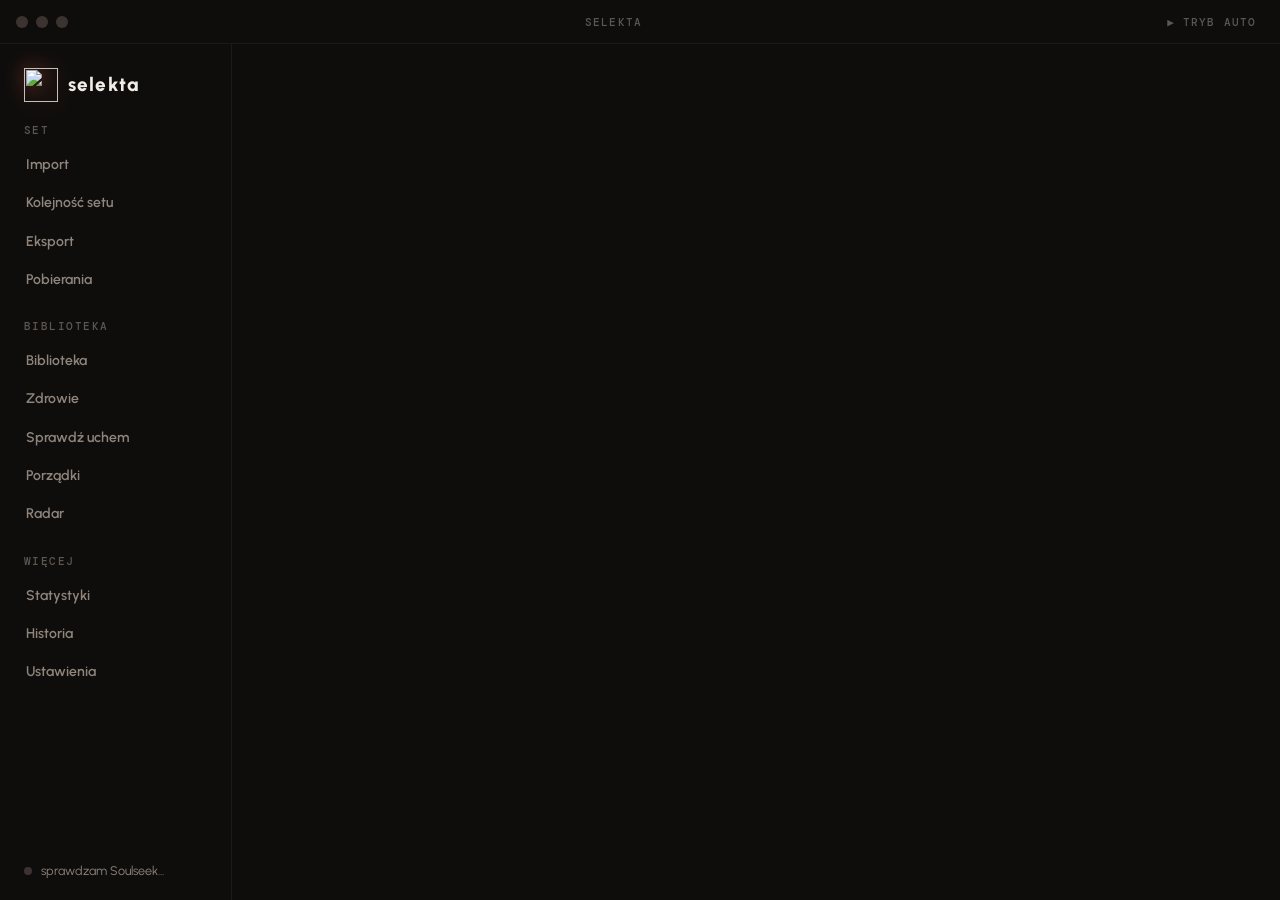
==== commit e2d36bce: "Nowy dashboard wg projektu Claude Design: 16 ekranow, powloka + ekrany Wdrozenie projektu graficzneg" ====
--- a/selekta/static/index.html
+++ b/selekta/static/index.html
@@ -1,2657 +1,229 @@
-<!DOCTYPE html>
+<!doctype html>
 <html lang="pl">
 <head>
 <meta charset="utf-8">
 <meta name="viewport" content="width=device-width, initial-scale=1">
 <title>selekta</title>
+<link rel="icon" href="/static/assets/selekta-mark.png">
+<link rel="preconnect" href="https://fonts.googleapis.com">
+<link href="https://fonts.googleapis.com/css2?family=Urbanist:wght@400;500;600;700;800&family=DM+Mono:wght@400;500&display=swap" rel="stylesheet">
 <style>
-  :root{
-    --bg:#0d0f14; --panel:#161a22; --panel2:#1d222c; --line:#272d39;
-    --txt:#e7ebf2; --dim:#8a93a6; --accent:#4de3a2; --warn:#f5c451; --bad:#ff5f6d;
-  }
-  *{box-sizing:border-box}
-  body{margin:0;font:14px/1.5 -apple-system,Segoe UI,Roboto,sans-serif;background:var(--bg);color:var(--txt)}
-  header{padding:18px 22px;border-bottom:1px solid var(--line);display:flex;align-items:baseline;gap:16px;flex-wrap:wrap}
-  header h1{margin:0;font-size:20px;letter-spacing:.08em;font-weight:700}
-  header h1 .k{color:var(--accent)}
-  .stats{color:var(--dim);font-size:13px}
-  .tabs{display:flex;gap:4px;padding:12px 22px 0}
-  .tab{padding:8px 16px;border:1px solid var(--line);border-bottom:none;background:var(--panel);color:var(--dim);
-       border-radius:8px 8px 0 0;cursor:pointer;font-weight:600}
-  .tab.on{background:var(--panel2);color:var(--txt)}
-  main{padding:0 22px 40px}
-  .toolbar{display:flex;gap:10px;align-items:center;padding:14px 0;flex-wrap:wrap}
-  button.act{background:var(--accent);color:#06231a;border:0;padding:9px 16px;border-radius:8px;font-weight:700;cursor:pointer}
-  button.act:disabled{opacity:.5;cursor:default}
-  .prog{color:var(--dim);font-size:13px}
-  table{width:100%;border-collapse:collapse}
-  th{text-align:left;color:var(--dim);font-weight:600;font-size:12px;text-transform:uppercase;letter-spacing:.04em;padding:8px 10px;border-bottom:1px solid var(--line)}
-  td{padding:8px 10px;border-bottom:1px solid var(--panel2);vertical-align:middle}
-  tr:hover td{background:var(--panel)}
-  .cov{width:44px;height:44px;border-radius:6px;object-fit:cover;background:var(--panel2);display:block}
-  .nocov{width:44px;height:44px;border-radius:6px;background:var(--panel2);display:grid;place-items:center;color:var(--dim);font-size:18px}
-  .t-title{font-weight:600}.t-artist{color:var(--dim);font-size:13px}
-  .badge{display:inline-block;padding:2px 8px;border-radius:20px;font-size:12px;font-weight:700}
-  .fmt-flac{background:#123a2b;color:#4de3a2}.fmt-wav{background:#3a2f12;color:#f5c451}.fmt-mp3{background:#2a2f3a;color:#9fb0cc}
-  .cam{font-weight:700;padding:2px 8px;border-radius:6px;color:#0d0f14;min-width:34px;text-align:center;display:inline-block}
-  .q-ok{color:var(--accent)}.q-warn{color:var(--warn)}.q-bad{color:var(--bad)}
-  .muted{color:var(--dim)}
-  .panel{background:var(--panel);border:1px solid var(--line);border-radius:10px;padding:16px;margin-top:14px}
-  .panel h3{margin:0 0 8px}
-  .hrow{display:flex;gap:8px;padding:4px 0;border-bottom:1px solid var(--panel2)}
-  .hnum{color:var(--dim);width:28px}.hnote{color:var(--dim);font-size:12px;margin-left:auto}
-  .pill{display:inline-block;background:var(--panel2);padding:3px 10px;border-radius:20px;margin:3px 4px 0 0;font-size:13px}
-  .pill.bad{background:#3a1418;color:var(--bad)}.pill.warn{background:#3a2f12;color:var(--warn)}
-  /* klasa narzędziowa — musi wygrywać z każdą regułą display niżej w arkuszu
-     (np. .ovl{display:flex}), inaczej „ukryty" panel przykrywa stronę */
-  .hide{display:none!important}
-  #kreator{position:fixed;inset:0;z-index:85;background:var(--bg);overflow:auto;
-    display:flex;align-items:center;justify-content:center;padding:28px}
-  #kreator.pokaz{display:flex}
-  .kreatorBox{width:100%;max-width:620px}
-  .kontoBox{border:1px solid var(--accent);border-radius:10px;padding:14px;
-    margin-top:12px;background:var(--panel2)}
-  .kontoBox .in{background:var(--panel);border:1px solid var(--line);
-    border-radius:7px;color:var(--txt);font:13px inherit;padding:8px 10px}
-  #tutorial{position:fixed;inset:0;z-index:88;background:var(--bg);overflow:auto;
-    display:flex;align-items:center;justify-content:center;padding:28px}
-  .tutBox{width:100%;max-width:640px}
-  .tutKropki{display:flex;gap:6px;margin-bottom:20px}
-  .tutKropki span{height:3px;flex:1;background:var(--line);border-radius:2px;
-    transition:background .2s}
-  .tutKropki span.on{background:var(--accent)}
-  .tutNawigacja{display:flex;gap:10px;align-items:center;margin-top:24px}
-  .tutIkona{font-size:34px;margin-bottom:10px}
-  .siatkaPrzyciski{display:flex;flex-wrap:wrap;gap:6px;align-items:center;margin-top:12px}
-  .slupek{display:flex;align-items:center;gap:8px;font-size:12.5px;padding:1px 0}
-  .slupek .etykieta{min-width:52px;color:var(--dim);font-variant-numeric:tabular-nums}
-  .slupek .pasek{height:12px;background:var(--accent);border-radius:3px;min-width:2px}
-  .slupek .ile{color:var(--dim);font-size:11.5px}
-  .kolo{display:grid;grid-template-columns:repeat(12,1fr);gap:4px;margin-top:8px}
-  .kolo .komorka{text-align:center;padding:6px 2px;border-radius:6px;font-size:11px;
-    border:1px solid var(--line)}
-  .kolo .komorka b{display:block;font-size:12px}
-  .kolo .pusta{opacity:.35}
-  .luka{border-left:2px solid var(--warn);padding:8px 0 8px 10px;margin:10px 0}
-  .wyjscia{display:flex;flex-wrap:wrap;gap:6px;margin-top:6px}
-  .wyjscie{font-size:11.5px;padding:2px 8px;border-radius:11px;border:1px solid var(--line)}
-  .wyjscie.zle{border-color:var(--warn);color:var(--warn)}
-  .tutLista{margin:14px 0 0;padding-left:0;list-style:none}
-  .tutLista li{padding:7px 0;border-bottom:1px solid var(--line);font-size:13.5px;
-    display:flex;gap:10px;align-items:flex-start}
-  .tutLista li:last-child{border-bottom:0}
-  .tutLista b{color:var(--txt)}
-  .tutNum{color:var(--accent);font-weight:700;min-width:18px}
-  .krok{display:flex;gap:12px;align-items:flex-start;padding:12px 0;
-    border-bottom:1px solid var(--line)}
-  .krok:last-child{border-bottom:0}
-  .krokZnak{font-size:16px;min-width:24px;text-align:center}
-  .krokCmd{font-family:ui-monospace,Menlo,monospace;font-size:12px;background:var(--panel2);
-    border:1px solid var(--line);border-radius:6px;padding:6px 9px;margin-top:6px;
-    display:inline-block;user-select:all}
-  #dolnePaski{position:sticky;bottom:0;z-index:40}
-  .pasek{display:flex;gap:12px;align-items:center;
-    background:var(--panel2);border-top:1px solid var(--line);padding:10px 14px}
-  #dolnePaski > .pasek:last-child:not(.hide){box-shadow:0 -6px 18px rgba(0,0,0,.28)}
-  .playBtn{background:transparent;border:1px solid var(--line);color:var(--txt);
-    width:26px;height:26px;border-radius:50%;cursor:pointer;font-size:11px;line-height:1;
-    display:flex;align-items:center;justify-content:center;padding:0}
-  .playBtn:hover{border-color:var(--accent);color:var(--accent)}
-  .playBtn.gra{background:var(--accent);color:#04140c;border-color:var(--accent)}
-  td.nokl{cursor:default}
-  .filtry{display:flex;flex-wrap:wrap;gap:8px;align-items:center;margin:0 0 10px;
-    padding:10px 12px;background:var(--panel2);border:1px solid var(--line);border-radius:9px}
-  .filtry .in{background:var(--panel);border:1px solid var(--line);border-radius:7px;
-    color:var(--txt);font:13px inherit;padding:6px 9px}
-  .mini-in{width:62px}
-  .zakres{display:flex;align-items:center;gap:5px;font-size:12.5px;color:var(--dim)}
-  th.sort{cursor:pointer;user-select:none}
-  th.sort:hover{color:var(--accent)}
-  th.sort .strzalka{opacity:.55;font-size:10px;margin-left:3px}
-  .ikona{background:transparent;border:0;cursor:pointer;font-size:13px;opacity:.55;padding:2px 3px}
-  .ikona:hover{opacity:1}
-  tr.wybrany{background:rgba(126,231,168,.07)}
-  .rozdziel{display:flex;align-items:center;gap:12px;margin:20px 0 12px;color:var(--dim);font-size:12.5px}
-  .rozdziel:before,.rozdziel:after{content:'';flex:1;height:1px;background:var(--line)}
-  .dropZone{border:2px dashed var(--line);border-radius:12px;padding:22px 16px;text-align:center;
-    cursor:pointer;transition:border-color .15s,background .15s}
-  .dropZone:hover{border-color:var(--accent)}
-  .bigBtn.ghost{background:transparent;color:var(--fg);border:1px solid var(--line)}
-  .bigBtn.ghost:hover{border-color:var(--accent);color:var(--accent)}
-  .dropZone.over{border-color:var(--accent);background:rgba(126,231,168,.07)}
-  .spin{display:inline-block;width:12px;height:12px;border:2px solid var(--dim);border-top-color:var(--accent);border-radius:50%;animation:s .7s linear infinite;vertical-align:-2px}
-  @keyframes s{to{transform:rotate(360deg)}}
-  .fld{background:var(--panel2);border:1px solid var(--line);border-radius:8px;color:var(--txt);padding:9px 11px;font:13px inherit;font-family:inherit}
-  .mini{padding:5px 11px;font-size:12px;border-radius:7px;border:1px solid var(--line2);background:transparent;color:var(--txt);cursor:pointer}
-  .mini.go{background:var(--accent);color:#06231a;border:0;font-weight:600}
-  tr.clk{cursor:pointer}
-    /* nakładki (wybór pliku, szczegóły utworu) muszą być NAD kreatorem
-     (#wiz z-index:70) i ekranem wyboru trybu (#modePick z-index:80),
-     inaczej otwierają się pod nimi i wyglądają jakby nie działały */
-  .ovl{position:fixed;inset:0;background:rgba(6,8,12,.72);display:flex;align-items:flex-start;justify-content:center;padding:40px 16px;z-index:90;overflow:auto}
-  .sheet{background:var(--panel);border:1px solid var(--line);border-radius:14px;max-width:760px;width:100%;padding:22px 24px}
-  .wave{display:flex;align-items:flex-end;gap:2px;height:52px;margin:6px 0}
-  .wave i{flex:1;background:var(--line2);border-radius:1px}
-  .stat3{display:flex;gap:22px;margin:6px 0}
-  .stat3 b{font-size:22px;font-weight:700;display:block;line-height:1}
-  .stat3 span{font-size:11px;color:var(--dim)}
-
-  /* ---------- tryb automatyczny: duże, proste, odporne na zmęczenie ---------- */
-  #modePick{position:fixed;inset:0;background:var(--bg);z-index:80;display:flex;
-    flex-direction:column;align-items:center;justify-content:center;gap:26px;padding:24px}
-  #modePick h2{font-size:30px;margin:0;letter-spacing:.02em}
-  #modePick .sub{color:var(--dim);font-size:16px;margin-top:-14px}
-  .modeBtns{display:flex;gap:22px;flex-wrap:wrap;justify-content:center;width:100%;max-width:820px}
-  .modeBtn{flex:1;min-width:300px;min-height:210px;border-radius:20px;border:2px solid var(--line);
-    background:var(--panel);color:var(--txt);cursor:pointer;display:flex;flex-direction:column;
-    align-items:center;justify-content:center;gap:10px;padding:26px;transition:transform .12s,border-color .12s}
-  .modeBtn:hover{transform:translateY(-3px);border-color:var(--accent)}
-  .modeBtn .ico{font-size:52px;line-height:1}
-  .modeBtn .ttl{font-size:26px;font-weight:800;letter-spacing:.01em}
-  .modeBtn .desc{font-size:14px;color:var(--dim);text-align:center;max-width:260px;line-height:1.45}
-  .modeBtn.primary{border-color:var(--accent);background:linear-gradient(180deg,#152a22,#161a22)}
-  .modeBtn.primary .ttl{color:var(--accent)}
-
-  #wiz{position:fixed;inset:0;background:var(--bg);z-index:70;overflow:auto;padding:22px}
-  .wizWrap{max-width:960px;margin:0 auto}
-  .wizTop{display:flex;align-items:center;gap:14px;margin-bottom:22px;flex-wrap:wrap}
-  .wizTop .back{font-size:15px;color:var(--dim);cursor:pointer;background:none;border:0;padding:6px 2px}
-  .steps{display:flex;gap:8px;flex:1;min-width:200px}
-  .stepDot{flex:1;height:7px;border-radius:4px;background:var(--panel2)}
-  .stepDot.on{background:var(--accent)}
-  .stepDot.done{background:#1f6b4d}
-  .wizH{font-size:30px;font-weight:800;margin:0 0 6px;line-height:1.15}
-  .wizSub{color:var(--dim);font-size:16px;margin-bottom:22px}
-  .bigBtn{display:block;width:100%;min-height:74px;border:0;border-radius:16px;background:var(--accent);
-    color:#06231a;font-size:22px;font-weight:800;cursor:pointer;letter-spacing:.01em;margin-top:18px}
-  .bigBtn:disabled{opacity:.45;cursor:default}
-  .bigBtn.ghost{background:transparent;border:2px solid var(--line2);color:var(--txt)}
-  .bigBtn.play{min-height:96px;font-size:28px;background:linear-gradient(180deg,#5cf0ae,#33c98a)}
-  .bigIn{width:100%;font-size:19px;padding:18px;border-radius:14px;background:var(--panel2);
-    border:2px solid var(--line);color:var(--txt);font-family:inherit}
-  .bigIn:focus{outline:none;border-color:var(--accent)}
-  .cols{display:flex;gap:16px;flex-wrap:wrap}
-  .col{flex:1;min-width:290px;background:var(--panel);border:1px solid var(--line);border-radius:16px;padding:18px}
-  .col h3{margin:0 0 12px;font-size:19px;display:flex;align-items:center;gap:10px}
-  .col .cnt{margin-left:auto;font-size:26px;font-weight:800}
-  .cItem{padding:9px 0;border-bottom:1px solid var(--panel2);font-size:14.5px}
-  .cItem .a{color:var(--dim);font-size:12.5px}
-  .cItem .tag2{font-size:11.5px;color:var(--warn)}
-  .wizNote{color:var(--dim);font-size:14px;margin-top:14px;text-align:center}
-  .bigProg{font-size:17px;margin-top:16px;text-align:center;min-height:26px}
-  .barBig{height:12px;border-radius:7px;background:var(--panel2);overflow:hidden;margin-top:14px}
-  .barBig>span{display:block;height:100%;width:0;background:var(--accent);transition:width .35s}
-
-  /* kropka stanu Soulseeka — widoczna z każdego ekranu, także w kreatorze */
-  #slskDot{position:fixed;right:16px;bottom:14px;z-index:100;display:flex;align-items:center;
-    gap:8px;background:rgba(13,15,20,.92);border:1px solid var(--line);border-radius:22px;
-    padding:7px 13px 7px 10px;font-size:12.5px;color:var(--dim);cursor:default;
-    backdrop-filter:blur(6px)}
-  #slskDot .d{width:11px;height:11px;border-radius:50%;background:var(--dim);flex:0 0 auto}
-  #slskDot.green .d{background:var(--accent);box-shadow:0 0 8px rgba(77,227,162,.55)}
-  #slskDot.amber .d{background:var(--warn)}
-  #slskDot.red   .d{background:var(--bad)}
-  #slskDot.green{color:var(--txt)}
+/* ============================================================
+   Powłoka dashboardu — projekt graficzny z 3.09.2026 (docs/design).
+   Tokeny 1:1 z projektu; ekrany w static/ekrany/*.js korzystają z tych
+   klas albo kopiują style inline z projektu (piksel w piksel).
+   ============================================================ */
+:root{
+  --bg:#0f0d0c; --tlo-kanwy:#070606;
+  --panel:#171412; --panel2:#1e1a17; --hover:#1a1613; --panel-ciemny:#141110;
+  --line:#2a2522; --line2:#1d1917; --line3:#3a3330;
+  --txt:#f2ece6; --muted:#c9c0b8; --dim:#8f857c; --dim2:#5e5650;
+  --acc:#ff6a3d; --acc-h:#ff8a66; --acc-tlo:rgba(255,106,61,.06);
+  --ok:#5cd6a0; --ok-tlo:#123a2b; --warn:#f0b64a; --warn-tlo:#3a2f12; --bad:#ff5a6a; --info:#7a9cff;
+  --font:'Urbanist',system-ui,-apple-system,sans-serif; --mono:'DM Mono',ui-monospace,Menlo,monospace;
+}
+*{box-sizing:border-box}
+html,body{height:100%}
+body{margin:0;background:var(--bg);color:var(--txt);font-family:var(--font);font-size:14px;line-height:1.45;overflow:hidden}
+a{color:var(--acc);text-decoration:none}a:hover{color:var(--acc-h)}
+input,textarea,button,select{font-family:inherit;font-size:inherit;color:inherit}
+textarea:focus,input:focus{outline:none}
+button{cursor:pointer}
+::selection{background:var(--acc);color:#0f0d0c}
+::-webkit-scrollbar{width:10px;height:10px}::-webkit-scrollbar-thumb{background:#2a2522;border-radius:6px;border:2px solid var(--bg)}
+@keyframes spin{to{transform:rotate(360deg)}}
+@keyframes pulse{0%,100%{opacity:1}50%{opacity:.35}}
+@keyframes wjazd{from{opacity:0;transform:translateY(6px)}to{opacity:1;transform:none}}
+@media (prefers-reduced-motion:reduce){*{animation-duration:.001s!important;transition:none!important}}
+.hide{display:none!important}
+
+/* ---------- okno: pasek tytułu · nawigacja · treść · player ---------- */
+#okno{height:100vh;display:grid;grid-template-columns:232px 1fr;grid-template-rows:44px 1fr auto;overflow:hidden}
+.titlebar{grid-column:1/3;display:flex;align-items:center;padding:0 16px;gap:8px;border-bottom:1px solid var(--line2);-webkit-app-region:drag;user-select:none}
+.titlebar .kropka{width:12px;height:12px;border-radius:50%;background:var(--line3);flex-shrink:0}
+.titlebar .tytul{margin:0 auto;font:500 11px var(--mono);letter-spacing:.12em;color:var(--dim2);text-transform:uppercase;white-space:nowrap;overflow:hidden;text-overflow:ellipsis}
+.titlebar .prawy{width:auto;min-width:52px;display:flex;justify-content:flex-end;-webkit-app-region:no-drag}
+.titlebar .prawy button{background:transparent;border:0;color:var(--dim2);font:500 11px var(--mono);letter-spacing:.1em;padding:6px 8px;border-radius:6px}
+.titlebar .prawy button:hover{color:var(--acc)}
+
+#nav{border-right:1px solid var(--line2);display:flex;flex-direction:column;padding:24px 16px 20px;gap:22px;overflow:auto}
+#nav .logo{display:flex;align-items:center;gap:10px;padding:0 8px;cursor:pointer}
+#nav .logo img{width:34px;height:34px;object-fit:contain;filter:drop-shadow(0 0 10px rgba(255,106,61,.45))}
+#nav .logo span{font-weight:800;font-size:19px;letter-spacing:.06em}
+#nav .grupa{display:flex;flex-direction:column;gap:2px}
+#nav .grupa .head{font:500 10.5px var(--mono);letter-spacing:.14em;color:var(--dim2);padding:0 8px 8px;text-transform:uppercase}
+#nav .poz{display:flex;align-items:center;padding:8px 10px;border-radius:8px;font-weight:600;font-size:14px;cursor:pointer;color:var(--dim);user-select:none}
+#nav .poz:hover{color:var(--txt)}
+#nav .poz.on{background:var(--panel2);color:var(--txt)}
+#nav .poz .badge{margin-left:auto;font:600 10.5px var(--mono);background:var(--acc);color:#0f0d0c;border-radius:10px;padding:1px 7px}
+#nav .poz .badge:empty{display:none}
+#nav .stopka{margin-top:auto;display:flex;align-items:center;gap:9px;font-size:12.5px;color:var(--dim);padding:0 8px}
+
+#glowna{overflow:hidden;display:flex;flex-direction:column;min-height:0}
+#ekrany{flex:1;min-height:0;display:flex;flex-direction:column}
+.ekran{flex:1;min-height:0;padding:32px 36px 28px;display:flex;flex-direction:column;gap:20px;overflow:hidden;animation:wjazd .18s ease-out}
+.ekran.przewijany{overflow:auto}
+
+#pelne{position:fixed;inset:0;background:var(--bg);display:flex;flex-direction:column}
+#pelne .ekran{padding:0}
+
+/* ---------- player (dolny pasek z projektu 2c) ---------- */
+#player{grid-column:1/3;height:64px;border-top:1px solid var(--line);background:var(--panel);display:flex;align-items:center;gap:18px;padding:0 28px}
+#player .play{width:34px;height:34px;border-radius:50%;background:var(--acc);color:#0f0d0c;display:grid;place-items:center;font-size:11px;cursor:pointer;flex-shrink:0;border:0}
+#player .kto{width:220px;min-width:0}
+#player .kto .t{font-weight:600;font-size:13.5px;white-space:nowrap;overflow:hidden;text-overflow:ellipsis}
+#player .kto .a{font-size:12px;color:var(--dim);white-space:nowrap;overflow:hidden;text-overflow:ellipsis}
+#player .pasek{flex:1;display:flex;align-items:center;gap:12px}
+#player .pasek .czas{font:500 11.5px var(--mono);color:var(--dim);min-width:34px}
+#player .fala{flex:1;height:26px;display:flex;align-items:center;gap:2px;cursor:pointer}
+#player .fala .zagrane{height:100%;background:repeating-linear-gradient(90deg,var(--acc) 0 2px,transparent 2px 4px);opacity:.9;border-radius:2px}
+#player .fala .reszta{height:100%;background:repeating-linear-gradient(90deg,var(--line3) 0 2px,transparent 2px 4px);border-radius:2px}
+#player .meta{font:500 11px var(--mono);color:var(--dim2);white-space:nowrap}
+#player .blad{font-size:12px;color:var(--bad)}
+
+/* ---------- nagłówki ekranów ---------- */
+.naglowek{display:flex;align-items:flex-end;gap:16px}
+.naglowek h1,.h1{margin:0;font-size:34px;font-weight:700;letter-spacing:-.02em;line-height:1}
+.naglowek .sub,.sub{font-size:13.5px;color:var(--dim);margin-top:8px}
+.naglowek .akcje{margin-left:auto;display:flex;gap:10px;align-items:center;flex-shrink:0}
+.kicker{font:500 11px var(--mono);letter-spacing:.14em;color:var(--acc);text-transform:uppercase}
+.etyk{font:500 10.5px var(--mono);letter-spacing:.12em;color:var(--dim2);text-transform:uppercase}
+.mono{font-family:var(--mono);font-weight:500}
+.dim{color:var(--dim)} .dim2{color:var(--dim2)} .muted{color:var(--muted)}
+.ok{color:var(--ok)} .warn{color:var(--warn)} .bad{color:var(--bad)} .info{color:var(--info)} .acc{color:var(--acc)}
+
+/* ---------- panele, kafle, wiersze ---------- */
+.panel{background:var(--panel);border:1px solid var(--line);border-radius:14px}
+.panel.pad{padding:20px 22px}
+.panel.pad-l{padding:22px 24px}
+.panel .head{display:flex;align-items:center;gap:10px}
+.kafle{display:grid;gap:12px}
+.kafle.c3{grid-template-columns:repeat(3,1fr)} .kafle.c4{grid-template-columns:repeat(4,1fr)}
+.kafel{background:var(--panel);border:1px solid var(--line);border-radius:12px;padding:16px 18px}
+.kafel .liczba{font-size:30px;font-weight:700;letter-spacing:-.02em;line-height:1;font-variant-numeric:tabular-nums}
+.kafel .liczba small{font-size:13px;color:var(--dim);margin-left:4px;font-weight:400;letter-spacing:0}
+.kafel .etyk{margin-top:8px}
+.kafel.poziomy{padding:14px 18px;display:flex;align-items:baseline;gap:10px}
+.kafel.poziomy .liczba{font-size:28px}
+.lista{overflow:auto;flex:1;min-height:0}
+.wiersz{border-bottom:1px solid var(--line2)}
+.wiersz:hover{background:var(--hover)}
+.uwaga{border-left:2px solid var(--warn);padding:6px 0 6px 12px;font-size:12.5px;color:var(--dim);line-height:1.45}
+.uwaga b{color:var(--warn)}
+
+/* ---------- przyciski, segmenty, znaczniki ---------- */
+.btn{background:var(--panel);border:1px solid var(--line);color:var(--txt);border-radius:9px;padding:10px 16px;font-weight:600;font-size:13px;white-space:nowrap}
+.btn:hover{border-color:var(--acc)}
+.btn.acc{background:var(--acc);color:#0f0d0c;border:0;font-weight:800}
+.btn.acc:hover{background:var(--acc-h)}
+.btn.acc.duzy{border-radius:10px;padding:13px 22px;font-size:14px;letter-spacing:.04em}
+.btn.acc.glow{border-radius:12px;padding:16px 28px;font-size:15px;letter-spacing:.06em;box-shadow:0 0 30px rgba(255,106,61,.35)}
+.btn.obrys{background:transparent;border:1px solid var(--acc);color:var(--acc);font-weight:800;letter-spacing:.04em}
+.btn.obrys:hover{background:var(--acc);color:#0f0d0c}
+.btn.cichy{background:transparent;color:var(--dim)}
+.btn.cichy:hover{color:var(--txt);border-color:var(--line3)}
+.btn.goly{background:transparent;border:0;color:var(--dim2);padding:9px 10px}
+.btn.goly:hover{color:var(--txt)}
+.btn.goly.zly:hover{color:var(--bad)}
+.btn.mini{padding:6px 12px;font-size:12px;border-radius:7px}
+.btn.mini.acc{font-weight:700}
+.btn.sr{padding:8px 13px;font-size:12.5px;border-radius:8px}
+.btn:disabled{opacity:.5;cursor:default}
+.seg{display:flex;gap:2px;background:var(--panel);border:1px solid var(--line);border-radius:9px;padding:3px}
+.seg.ciemny{background:var(--bg);border-radius:8px;padding:2px}
+.seg>span,.seg>button{padding:6px 12px;border-radius:7px;font-weight:600;font-size:12.5px;color:var(--dim);cursor:pointer;background:transparent;border:0;white-space:nowrap}
+.seg.ciemny>span,.seg.ciemny>button{padding:4px 10px;font-size:12px;border-radius:6px}
+.seg>.on{background:var(--panel2);color:var(--txt)}
+.seg.mono>span,.seg.mono>button{font:600 11px var(--mono)}
+.seg.mono>.on{background:var(--acc);color:#0f0d0c}
+.tag{font:600 10px var(--mono);letter-spacing:.1em;padding:4px 8px;border-radius:5px;text-align:center;color:#0f0d0c;text-transform:uppercase}
+.fmt{font:600 10.5px var(--mono);padding:3px 8px;border-radius:5px;width:max-content}
+.fmt.flac{background:var(--ok-tlo);color:var(--ok)} .fmt.wav,.fmt.aiff,.fmt.aif{background:var(--warn-tlo);color:var(--warn)} .fmt.mp3,.fmt.m4a,.fmt.ogg{background:#2a2521;color:#b0a69c}
+.cam{font:600 11px var(--mono);padding:2px 0;border-radius:4px;text-align:center;width:38px;display:inline-block;color:#0f0d0c}
+.dot{width:8px;height:8px;border-radius:50%;background:var(--line3);display:inline-block;flex-shrink:0}
+.dot.ok{background:var(--ok)} .dot.warn{background:var(--warn)} .dot.bad{background:var(--bad)} .dot.acc{background:var(--acc)} .dot.info{background:var(--info)}
+.dot.swieci{box-shadow:0 0 8px currentColor}
+.dot.ok.swieci{box-shadow:0 0 8px var(--ok)} .dot.acc.swieci{box-shadow:0 0 8px var(--acc)}
+.dot.pulsuje{animation:pulse 1.2s ease-in-out infinite}
+.spin{width:12px;height:12px;border:2px solid var(--line);border-top-color:var(--acc);border-radius:50%;animation:spin .8s linear infinite;display:inline-block;vertical-align:middle}
+.przelacznik{width:36px;height:20px;border-radius:10px;background:var(--line3);position:relative;cursor:pointer;flex-shrink:0;border:0;padding:0}
+.przelacznik::after{content:"";position:absolute;top:2px;left:2px;width:16px;height:16px;border-radius:50%;background:#0f0d0c;transition:left .15s}
+.przelacznik.on{background:var(--acc)} .przelacznik.on::after{left:18px}
+.pole{background:var(--panel);border:1px solid var(--line);border-radius:9px;padding:9px 14px;color:var(--txt);font-size:13.5px}
+.pole:focus{border-color:var(--acc)}
+.pole::placeholder{color:var(--dim2)}
+.pasek-post{height:3px;background:var(--line);border-radius:2px;overflow:hidden}
+.pasek-post>i{display:block;height:100%;background:var(--acc);box-shadow:0 0 12px var(--acc);transition:width .3s}
+.okladka{border-radius:7px;background:repeating-linear-gradient(135deg,#221d1a 0 4px,#1a1613 4px 8px);object-fit:cover;flex-shrink:0}
+.pusto{padding:40px;text-align:center;color:var(--dim2);font-size:13.5px}
+
+/* ---------- arkusz (2b, 3c) i powiadomienia ---------- */
+#arkusz{position:fixed;inset:44px 0 0 0;background:rgba(7,6,6,.72);backdrop-filter:blur(8px);-webkit-backdrop-filter:blur(8px);display:flex;align-items:center;justify-content:center;padding:40px;z-index:50;overflow:auto}
+#arkusz .sheet{width:860px;max-width:100%;max-height:100%;overflow:auto;background:var(--panel);border:1px solid var(--line);border-radius:18px;padding:28px 30px;display:flex;flex-direction:column;gap:22px;box-shadow:0 30px 80px rgba(0,0,0,.6);animation:wjazd .16s ease-out}
+#toasty{position:fixed;right:20px;bottom:84px;display:flex;flex-direction:column;gap:8px;z-index:80}
+.toast{background:var(--panel2);border:1px solid var(--line);border-left:3px solid var(--acc);border-radius:10px;padding:10px 14px;font-size:13px;max-width:420px;box-shadow:0 10px 30px rgba(0,0,0,.5);animation:wjazd .15s ease-out}
+.toast.ok{border-left-color:var(--ok)} .toast.bad{border-left-color:var(--bad)} .toast.warn{border-left-color:var(--warn)}
 </style>
 </head>
 <body>
 
-<div id="slskDot" title="stan połączenia z Soulseekiem"><span class="d"></span><span id="slskDotTxt">sprawdzam…</span></div>
-
-<div id="kreator" class="hide">
-  <div class="kreatorBox">
-    <h1 class="wizH">Zanim zaczniesz</h1>
-    <div class="wizSub">Kilka rzeczy do ustawienia — raz, potem apka pamięta.</div>
-    <div class="barBig"><span id="kreatorBar"></span></div>
-    <button class="bigBtn" id="kreatorAuto">USTAW WSZYSTKO ZA MNIE</button>
-    <div id="kreatorKroki"></div>
-    <div class="bigProg" id="kreatorProg"></div>
-    <div style="display:flex;gap:10px;align-items:center;margin-top:14px">
-      <button class="act hide" id="kreatorDalej">Gotowe — pokaż mi apkę ▸</button>
-      <button class="mini" id="kreatorPomin">Pomiń konfigurację</button>
-    </div>
+<div id="okno">
+  <div class="titlebar">
+    <span class="kropka"></span><span class="kropka"></span><span class="kropka"></span>
+    <span class="tytul" id="tytulOkna">selekta</span>
+    <span class="prawy"><button id="doKreatora" title="Tryb automatyczny: wklejasz playlistę, klikasz dalej, grasz">▶ TRYB AUTO</button></span>
+  </div>
+
+  <aside id="nav">
+    <div class="logo" id="navLogo"><img src="/static/assets/selekta-mark.png" alt=""><span>selekta</span></div>
+    <div class="grupa">
+      <div class="head">Set</div>
+      <div class="poz" data-ekran="import">Import</div>
+      <div class="poz" data-ekran="kolejnosc">Kolejność setu</div>
+      <div class="poz" data-ekran="eksport">Eksport</div>
+      <div class="poz" data-ekran="pobierania">Pobierania<span class="badge" id="badge-pobierania"></span></div>
+    </div>
+    <div class="grupa">
+      <div class="head">Biblioteka</div>
+      <div class="poz" data-ekran="biblioteka">Biblioteka</div>
+      <div class="poz" data-ekran="zdrowie">Zdrowie</div>
+      <div class="poz" data-ekran="uchem">Sprawdź uchem<span class="badge" id="badge-uchem"></span></div>
+      <div class="poz" data-ekran="porzadki">Porządki<span class="badge" id="badge-porzadki"></span></div>
+      <div class="poz" data-ekran="radar">Radar</div>
+    </div>
+    <div class="grupa">
+      <div class="head">Więcej</div>
+      <div class="poz" data-ekran="statystyki">Statystyki</div>
+      <div class="poz" data-ekran="historia">Historia</div>
+      <div class="poz" data-ekran="ustawienia">Ustawienia</div>
+    </div>
+    <div class="stopka"><span class="dot" id="navSlsk"></span><span id="navSlskTxt">sprawdzam Soulseek…</span></div>
+  </aside>
+
+  <main id="glowna"><div id="ekrany"></div></main>
+
+  <div id="player" class="hide">
+    <button class="play" id="playerBtn" title="pauza">❚❚</button>
+    <div class="kto"><div class="t" id="playerTytul"></div><div class="a" id="playerArtysta"></div></div>
+    <div class="pasek">
+      <span class="czas" id="playerCzas">0:00</span>
+      <div class="fala" id="playerFala"><span class="zagrane" style="flex:0"></span><span class="reszta" style="flex:1"></span></div>
+      <span class="czas" id="playerDlugosc">0:00</span>
+    </div>
+    <span class="meta" id="playerMeta"></span>
   </div>
 </div>
-<div id="tutorial" class="hide">
-  <div class="tutBox">
-    <div class="tutKropki" id="tutKropki"></div>
-    <div id="tutTresc"></div>
-    <div class="tutNawigacja">
-      <button class="mini" id="tutWstecz">‹ wstecz</button>
-      <button class="act" id="tutDalej">dalej ›</button>
-      <button class="mini" id="tutZamknij" style="margin-left:auto">pomiń</button>
-    </div>
-  </div>
-</div>
-<div id="modePick">
-  <h2>Jak chcesz dziś pracować?</h2>
-  <div class="sub">selekta — przygotowanie setu</div>
-  <div class="modeBtns">
-    <button class="modeBtn primary" id="modeAuto">
-      <span class="ico">▶</span>
-      <span class="ttl">AUTOMATYCZNY</span>
-      <span class="desc">Wklejasz playlistę, klikasz dalej, na końcu grasz. Wszystko robi się samo.</span>
-    </button>
-    <button class="modeBtn" id="modeManual">
-      <span class="ico">⚙</span>
-      <span class="ttl">RĘCZNY</span>
-      <span class="desc">Pełna kontrola — biblioteka, analiza, zdrowie, eksport, ustawienia osobno.</span>
-    </button>
-  </div>
-</div>
-
-<div id="wiz" class="hide"><div class="wizWrap">
-  <div class="wizTop">
-    <button class="back" id="wizBack">‹ wstecz</button>
-    <div class="steps" id="wizSteps"></div>
-  </div>
-  <div id="wizBody"></div>
-</div></div>
-<header>
-  <h1><span class="k">▶</span> selekta</h1>
-  <span class="stats" id="stats">ładowanie…</span>
-  <button class="ikona" id="pokazTutorial" title="pokaż wprowadzenie"
-    style="margin-left:auto;font-size:15px">?</button>
-</header>
-<div class="tabs">
-  <div class="tab on" data-t="lib">Biblioteka</div>
-  <div class="tab" data-t="import">Import</div>
-  <div class="tab" data-t="order">Kolejność setu</div>
-  <div class="tab" data-t="health">Zdrowie</div>
-  <div class="tab" data-t="export">Eksport</div>
-  <div class="tab" data-t="radar">Radar</div>
-  <div class="tab" data-t="staty">Statystyki</div>
-  <div class="tab" data-t="decyzje">Porządki <span id="decBadge" class="pill" style="display:none;padding:1px 7px;font-size:11px;margin-left:4px"></span></div>
-  <div class="tab" data-t="dl">Pobierania <span id="dlBadge" class="pill" style="display:none;padding:1px 7px;font-size:11px;margin-left:4px"></span></div>
-  <div class="tab" data-t="setup">Ustawienia</div>
-</div>
-<main>
-  <div id="lib">
-    <div class="toolbar">
-      <button class="act" id="analyzeAll">Analizuj wszystko (BPM, tonacja, jakość)</button>
-      <button class="act" id="dodajUtwor">+ Dodaj piosenkę</button>
-      <input type="file" id="dodajPlik" accept=".mp3,.flac,.wav,.aiff,.aif,.m4a,.ogg,.opus" multiple class="hide">
-      <span class="prog" id="prog"></span>
-    </div>
-    <div class="filtry">
-      <input id="fSzukaj" class="in" placeholder="szukaj: artysta, tytuł, nazwa pliku…" style="flex:2;min-width:190px">
-      <select id="fFormat" class="in"><option value="">format: każdy</option></select>
-      <select id="fJakosc" class="in">
-        <option value="">jakość: każda</option>
-        <option value="ok">✅ dobra</option>
-        <option value="warn">⚠️ wątpliwa</option>
-        <option value="bad">❌ zła</option>
-        <option value="brak">— nieanalizowane</option>
-      </select>
-      <select id="fKlucz" class="in"><option value="">klucz: każdy</option></select>
-      <span class="zakres">BPM <input id="fBpmOd" class="in mini-in" type="number" placeholder="od">
-        <input id="fBpmDo" class="in mini-in" type="number" placeholder="do"></span>
-      <span class="zakres">czas <input id="fCzasOd" class="in mini-in" type="number" placeholder="min">
-        <input id="fCzasDo" class="in mini-in" type="number" placeholder="min"></span>
-      <button class="mini" id="fWyczysc">Wyczyść filtry</button>
-      <span class="muted" id="fLicznik" style="margin-left:auto;font-size:12.5px"></span>
-    </div>
-    <table>
-      <thead><tr>
-        <th style="width:28px"><input type="checkbox" id="zaznaczWszystkie" title="zaznacz wszystkie"></th>
-        <th style="width:34px"></th><th></th>
-        <th class="sort" data-k="title">Utwór</th>
-        <th class="sort" data-k="ext">Format</th>
-        <th class="sort" data-k="quality">Jakość</th>
-        <th class="sort" data-k="bpm">BPM</th>
-        <th class="sort" data-k="camelot">Klucz</th>
-        <th class="sort" data-k="duration">Czas</th>
-        <th style="width:64px"></th></tr></thead>
-      <tbody id="rows"></tbody>
-    </table>
-  </div>
-  <div id="dolnePaski">
-  <div id="pasekWyboru" class="pasek hide">
-    <span id="licznikWyboru">0 zaznaczonych</span>
-    <input id="nazwaPlaylisty" class="in" placeholder="nazwa nowej playlisty"
-           style="flex:1;max-width:280px">
-    <button class="act" id="zrobPlayliste">Utwórz playlistę</button>
-    <button class="mini" id="wyczyscWybor">Wyczyść</button>
-    <span class="prog" id="wyborProg"></span>
-  </div>
-  <div id="odtwarzacz" class="pasek grajacy hide">
-    <button class="playBtn gra" id="odtStop" title="zatrzymaj">⏸</button>
-    <div style="flex:1;min-width:0">
-      <div id="odtTytul" style="font-size:13px;font-weight:600;white-space:nowrap;
-           overflow:hidden;text-overflow:ellipsis"></div>
-      <input type="range" id="odtPasek" min="0" max="1000" value="0" style="width:100%">
-    </div>
-    <span class="muted" id="odtCzas" style="font-variant-numeric:tabular-nums">0:00</span>
-    <input type="range" id="odtGlos" min="0" max="100" value="80" title="głośność"
-           style="width:80px">
-  </div>
-  </div>
-  <div id="import" class="hide">
-    <div class="toolbar" style="flex-direction:column;align-items:stretch">
-      <textarea id="plText" rows="3" placeholder="Wklej link playlisty — Spotify, Apple Music, YouTube, Tidal, SoundCloud, 1001Tracklists — albo tracklistę tekstem…"
-        style="width:100%;background:var(--panel2);border:1px solid var(--line);border-radius:8px;color:var(--txt);font:14px var(--f,inherit);padding:11px 13px;resize:vertical;font-family:inherit"></textarea>
-      <div style="display:flex;gap:12px;align-items:center;margin-top:4px">
-        <button class="act" id="impBtn">Rozpoznaj i dopasuj</button>
-        <span class="prog" id="impProg">Wklej playlistę i dopasujemy ją do Twojej biblioteki (czas trwania + fingerprint).</span>
-      </div>
-    </div>
-    <div id="impResults"></div>
-  </div>
-  <div id="order" class="hide">
-    <div class="panel">
-      <h3 style="display:flex;align-items:center;gap:12px;flex-wrap:wrap">Kolejność harmoniczna
-        <button class="act" id="toRbxBtn" style="margin-left:auto">▶ Wyślij set do rekordboxa</button>
-      </h3>
-      <div class="prog" id="rbxProg" style="margin-bottom:10px"></div>
-      <div id="orderBody" class="muted">Najpierw uruchom „Analizuj wszystko”, potem odśwież tę zakładkę.</div>
-    </div>
-  </div>
-  <div id="health" class="hide"></div>
-  <div id="export" class="hide">
-    <div class="panel">
-      <h3>Eksport biblioteki</h3>
-      <div style="display:flex;gap:10px;flex-wrap:wrap;margin-top:10px">
-        <button class="act exp" data-tg="rekordbox">rekordbox XML</button>
-        <button class="act ghost exp" data-tg="serato">Serato crate</button>
-        <button class="act ghost exp" data-tg="m3u8">M3U8</button>
-      </div>
-      <div class="prog" id="expProg" style="margin-top:12px"></div>
-    </div>
-    <div class="panel" style="margin-top:14px">
-      <h3>USB pod CDJ</h3>
-      <div style="display:flex;gap:10px;flex-wrap:wrap;align-items:center;margin-top:10px">
-        <input id="usbDest" placeholder="/Volumes/DJ_USB" class="fld" style="flex:1;min-width:220px">
-        <select id="usbConv" class="fld"><option value="aiff">WAV→AIFF</option><option value="flac">WAV→FLAC</option><option value="keep">bez konwersji</option></select>
-        <button class="act" id="usbBtn">Przygotuj USB</button>
-      </div>
-      <div class="prog" id="usbProg" style="margin-top:12px">Kopiuje płasko, nazwy FAT32-safe, zwija diakrytyki.</div>
-    </div>
-  </div>
-  <div id="radar" class="hide"></div>
-  <div id="dl" class="hide"></div>
-  <div id="staty" class="hide">
-    <div class="toolbar">
-      <button class="act" id="statyOdswiez">Przelicz</button>
-      <span class="prog" id="statyProg">Rozkład tempa i tonacji oraz luki — czego brakuje, żeby wyjść z Twoich najliczniejszych gniazd.</span>
-    </div>
-    <div id="statyTresc"></div>
-  </div>
-  <div id="decyzje" class="hide">
-    <div class="toolbar">
-      <button class="act" id="decSkanuj">Szukaj kopii i ulepszeń</button>
-      <button class="act" id="decSprawdzPobrania">Sprawdź pobrania (odcisk akustyczny)</button>
-      <label style="display:flex;align-items:center;gap:6px;font-size:12.5px" class="muted">
-        <input type="checkbox" id="decPokazHistorie"> pokaż rozpatrzone</label>
-      <span class="prog" id="decProg">Nic nie zniknie bez Twojej zgody — zatwierdzone trafiają do kosza i da się je cofnąć.</span>
-    </div>
-    <div id="decLista"></div>
-  </div>
-  <div id="setup" class="hide"></div>
-  <div id="detail" class="ovl hide"><div class="sheet" id="detailBody"></div></div>
-  <div id="picker" class="ovl hide"><div class="sheet" style="max-width:860px" id="pickerBody"></div></div>
-</main>
-<script>
-const CAMELOT_COLORS = {"1A":"#a7f0c0","2A":"#9be8d0","3A":"#93dbe6","4A":"#9cc7f2","5A":"#b3b3f0","6A":"#d0a9ec","7A":"#eaa3d9","8A":"#f2a5b8","9A":"#f4b19a","10A":"#eec98f","11A":"#dbe08c","12A":"#bfe89a",
-"1B":"#a7f0c0","2B":"#9be8d0","3B":"#93dbe6","4B":"#9cc7f2","5B":"#b3b3f0","6B":"#d0a9ec","7B":"#eaa3d9","8B":"#f2a5b8","9B":"#f4b19a","10B":"#eec98f","11B":"#dbe08c","12B":"#bfe89a"};
-const fmtTime = s => `${Math.floor(s/60)}:${String(s%60).padStart(2,'0')}`;
-let TRACKS = [];
-
-function qClass(g){return g==='ok'?'q-ok':g==='warn'?'q-warn':g==='bad'?'q-bad':'muted'}
-function qIcon(g){return g==='ok'?'✅':g==='warn'?'⚠️':g==='bad'?'❌':'—'}
-
-function rowHTML(t){
-  const cov = t.has_cover ? `<img class="cov" src="/api/cover?file=${encodeURIComponent(t.file)}">` : `<div class="nocov">♪</div>`;
-  const bits = t.bits ? `${t.bits}-bit` : '';
-  const cam = t.camelot ? `<span class="cam" style="background:${CAMELOT_COLORS[t.camelot]||'#888'}">${t.camelot}</span> <span class="muted">${t.key||''}</span>` : '<span class="muted">—</span>';
-  const lowk = t.key_conf!=null && t.key_conf<0.4 ? ' <span class="muted">(?)</span>' : '';
-  const zazn = WYBRANE.has(t.file) ? 'checked' : '';
-  const gra = GRA && GRA.file===t.file;
-  return `<tr class="clk" data-file="${encodeURIComponent(t.file)}">
-    <td class="nokl"><input type="checkbox" class="zazn" ${zazn} data-f="${encodeURIComponent(t.file)}"></td>
-    <td class="nokl"><button class="playBtn ${gra?'gra':''}" data-f="${encodeURIComponent(t.file)}"
-        title="${gra?'zatrzymaj':'odsłuchaj'}">${gra?'⏸':'▶'}</button></td>
-    <td>${cov}</td>
-    <td><div class="t-title">${esc(t.title)}${t.uszkodzony?' <span class="q-bad" title="pliku nie da się odczytać — prawdopodobnie przerwane pobieranie">⚠ uszkodzony</span>':''}</div><div class="t-artist">${esc(t.artist)}</div></td>
-    <td><span class="badge fmt-${t.ext}">${t.ext.toUpperCase()}</span> <span class="muted">${bits} ${(t.sr/1000)||''}kHz</span></td>
-    <td class="${qClass(t.quality)}">${qIcon(t.quality)}</td>
-    <td>${t.bpm?t.bpm.toFixed(0):'<span class="muted">—</span>'}</td>
-    <td>${cam}${lowk}</td>
-    <td class="muted">${fmtTime(t.duration)}</td>
-    <td class="nokl" style="white-space:nowrap">
-      <button class="ikona pokazPlik" data-f="${encodeURIComponent(t.file)}" title="pokaż w Finderze">📁</button>
-      <button class="ikona usunPlik" data-f="${encodeURIComponent(t.file)}" title="usuń do kosza">🗑</button>
-    </td>
-  </tr>`;
-}
-function esc(s){return (s||'').replace(/[&<>]/g,c=>({'&':'&amp;','<':'&lt;','>':'&gt;'}[c]))}
-
-// ——— biblioteka: szukanie, filtry, sortowanie ———
-const FILTR = {szukaj:'', format:'', jakosc:'', klucz:'',
-               bpmOd:null, bpmDo:null, czasOd:null, czasDo:null};
-let SORT = {kolumna:'', kierunek:1};
-
-function pasujeDoFiltru(t){
-  if(FILTR.szukaj){
-    const igla = FILTR.szukaj.toLowerCase();
-    const stog = `${t.artist||''} ${t.title||''} ${t.file||''}`.toLowerCase();
-    if(!stog.includes(igla)) return false;
-  }
-  if(FILTR.format && (t.ext||'').toLowerCase() !== FILTR.format) return false;
-  if(FILTR.jakosc){
-    if(FILTR.jakosc==='brak'){ if(t.quality) return false; }
-    else if(t.quality !== FILTR.jakosc) return false;
-  }
-  if(FILTR.klucz && t.camelot !== FILTR.klucz) return false;
-  if(FILTR.bpmOd!=null && !(t.bpm >= FILTR.bpmOd)) return false;
-  if(FILTR.bpmDo!=null && !(t.bpm <= FILTR.bpmDo)) return false;
-  // czas podajemy w minutach — tak DJ myśli o długości utworu
-  if(FILTR.czasOd!=null && !(t.duration >= FILTR.czasOd*60)) return false;
-  if(FILTR.czasDo!=null && !(t.duration <= FILTR.czasDo*60)) return false;
-  return true;
-}
-
-const RANGA_JAKOSCI = {ok:0, warn:1, bad:2};
-
-function wartoscSortowania(t, k){
-  if(k==='title') return `${t.artist||''} ${t.title||''}`.toLowerCase();
-  if(k==='quality') return RANGA_JAKOSCI[t.quality] ?? 9;
-  if(k==='camelot'){
-    // sortuj po kole kwintowe: numer, potem A/B — sąsiedztwo ma być muzyczne
-    const m = /^(\d+)([AB])$/.exec(t.camelot||'');
-    return m ? Number(m[1])*2 + (m[2]==='B'?1:0) : 99;
-  }
-  if(k==='ext') return (t.ext||'').toLowerCase();
-  return t[k] ?? -1;
-}
-
-function widoczne(){
-  let lista = TRACKS.filter(pasujeDoFiltru);
-  if(SORT.kolumna){
-    lista = [...lista].sort((a,b)=>{
-      const x=wartoscSortowania(a,SORT.kolumna), y=wartoscSortowania(b,SORT.kolumna);
-      if(x===y) return 0;
-      return (x>y ? 1 : -1) * SORT.kierunek;
-    });
-  }
-  return lista;
-}
-
-function rysujTabele(){
-  const lista = widoczne();
-  document.getElementById('rows').innerHTML = lista.map(rowHTML).join('');
-  const l = document.getElementById('fLicznik');
-  if(l) l.textContent = lista.length===TRACKS.length
-    ? `${TRACKS.length} utworów`
-    : `${lista.length} z ${TRACKS.length}`;
-  document.querySelectorAll('th.sort').forEach(th=>{
-    const strzalka = th.dataset.k===SORT.kolumna ? (SORT.kierunek>0?' ▲':' ▼') : '';
-    th.innerHTML = th.textContent.replace(/[ ▲▼]+$/,'') + `<span class="strzalka">${strzalka}</span>`;
-  });
-  odswiezWybor(); odswiezPrzyciski();
-}
-
-function wypelnijListyFiltrow(){
-  const formaty=[...new Set(TRACKS.map(t=>(t.ext||'').toLowerCase()).filter(Boolean))].sort();
-  const klucze=[...new Set(TRACKS.map(t=>t.camelot).filter(Boolean))]
-    .sort((a,b)=>{const p=x=>{const m=/^(\d+)([AB])$/.exec(x); return m?Number(m[1])*2+(m[2]==='B'?1:0):99};
-                  return p(a)-p(b)});
-  const sf=document.getElementById('fFormat'), sk=document.getElementById('fKlucz');
-  sf.innerHTML='<option value="">format: każdy</option>'+
-    formaty.map(f=>`<option value="${f}">${f.toUpperCase()}</option>`).join('');
-  sk.innerHTML='<option value="">klucz: każdy</option>'+
-    klucze.map(k=>`<option value="${k}">${k}</option>`).join('');
-  sf.value=FILTR.format; sk.value=FILTR.klucz;
-}
-
-function wireFiltry(){
-  const licz=(el)=>{ const v=el.value.trim(); return v===''?null:Number(v); };
-  const odswiez=()=>{
-    FILTR.szukaj=document.getElementById('fSzukaj').value.trim();
-    FILTR.format=document.getElementById('fFormat').value;
-    FILTR.jakosc=document.getElementById('fJakosc').value;
-    FILTR.klucz=document.getElementById('fKlucz').value;
-    FILTR.bpmOd=licz(document.getElementById('fBpmOd'));
-    FILTR.bpmDo=licz(document.getElementById('fBpmDo'));
-    FILTR.czasOd=licz(document.getElementById('fCzasOd'));
-    FILTR.czasDo=licz(document.getElementById('fCzasDo'));
-    rysujTabele();
-  };
-  ['fSzukaj','fFormat','fJakosc','fKlucz','fBpmOd','fBpmDo','fCzasOd','fCzasDo']
-    .forEach(id=>{ const el=document.getElementById(id);
-      el.addEventListener('input', odswiez); el.addEventListener('change', odswiez); });
-  document.getElementById('fWyczysc').onclick=()=>{
-    ['fSzukaj','fBpmOd','fBpmDo','fCzasOd','fCzasDo'].forEach(id=>document.getElementById(id).value='');
-    ['fFormat','fJakosc','fKlucz'].forEach(id=>document.getElementById(id).value='');
-    odswiez();
-  };
-  document.querySelectorAll('th.sort').forEach(th=>{
-    th.onclick=()=>{
-      const k=th.dataset.k;
-      SORT = (SORT.kolumna===k) ? {kolumna:k, kierunek:-SORT.kierunek} : {kolumna:k, kierunek:1};
-      rysujTabele();
-    };
-  });
-}
-
-// ——— dodawanie i usuwanie utworów ———
-function wireZarzadzanie(){
-  const wejscie=document.getElementById('dodajPlik');
-  document.getElementById('dodajUtwor').onclick=()=>wejscie.click();
-  wejscie.onchange=async()=>{
-    const pliki=[...wejscie.files]; if(!pliki.length) return;
-    const prog=document.getElementById('prog');
-    let dodane=0;
-    for(let i=0;i<pliki.length;i++){
-      prog.innerHTML=`<span class="spin"></span> dodaję ${i+1}/${pliki.length}: ${esc(pliki[i].name)}`;
-      const fd=new FormData(); fd.append('file', pliki[i]);
-      try{
-        const r=await fetch('/api/tracks/dodaj',{method:'POST', body:fd});
-        const j=await r.json();
-        if(r.ok) dodane++;
-        else prog.innerHTML=`<span class="q-bad">✗ ${esc(j.detail||'nie udało się')}</span>`;
-      }catch(e){}
-    }
-    wejscie.value='';
-    prog.textContent = dodane ? `dodano ${dodane} z ${pliki.length}` : 'nic nie dodano';
-    await load();
-  };
-
-  document.getElementById('rows').addEventListener('click', async e=>{
-    const pokaz=e.target.closest('.pokazPlik');
-    if(pokaz){
-      e.stopPropagation();
-      const f=decodeURIComponent(pokaz.dataset.f);
-      try{
-        const r=await fetch('/api/tracks/pokaz',{method:'POST',
-          headers:{'Content-Type':'application/json'}, body:JSON.stringify({file:f})});
-        const j=await r.json();
-        if(!j.ok) document.getElementById('prog').textContent=j.message||j.path;
-      }catch(err){}
-      return;
-    }
-    const usun=e.target.closest('.usunPlik');
-    if(usun){
-      e.stopPropagation();
-      const f=decodeURIComponent(usun.dataset.f);
-      const prog=document.getElementById('prog');
-      try{
-        const r=await fetch('/api/tracks/usun',{method:'POST',
-          headers:{'Content-Type':'application/json'}, body:JSON.stringify({file:f})});
-        const j=await r.json(); if(!r.ok) throw new Error(j.detail||'nie udało się');
-        // usunięcie jest odwracalne — pokaż to od razu, nie chowaj w koszu bez słowa
-        prog.innerHTML=`🗑 <b>${esc(j.nazwa)}</b> w koszu — `+
-          `<a href="#" id="cofnijUsun" style="color:var(--accent)">cofnij</a>`;
-        document.getElementById('cofnijUsun').onclick=async(ev)=>{
-          ev.preventDefault();
-          await fetch('/api/tracks/przywroc',{method:'POST',
-            headers:{'Content-Type':'application/json'},
-            body:JSON.stringify({w_koszu:j.w_koszu})});
-          prog.textContent='przywrócono';
-          await load();
-        };
-        await load();
-      }catch(err){ prog.innerHTML=`<span class="q-bad">✗ ${esc(err.message)}</span>`; }
-    }
-  });
-}
-
-// ——— kreator pierwszego uruchomienia ———
-// Konfiguracja slskd i konta Soulseek to najczęstszy powód, dla którego
-// ktoś odbija się od apki. Hasła do Soulseeka NIE dotykamy — wpisuje je
-// użytkownik w panelu slskd, a my tylko sprawdzamy, czy połączenie działa.
-
-// ——— statystyki i luki w przejściach ———
-// Sklep powie, co popularne. Nie powie, że masz 40 kawałków 138 w 11A
-// i ani jednego w 4A, więc z tego gniazda nie ma jak wyjść.
-
-function statySlupki(dane, klucz, etykieta){
-  const maks = Math.max(...dane.map(d=>d.ile), 1);
-  return dane.filter(d=>d.ile>0).map(d=>`
-    <div class="slupek">
-      <span class="etykieta">${etykieta(d)}</span>
-      <span class="pasek" style="width:${Math.round(100*d.ile/maks)}%"></span>
-      <span class="ile">${d.ile}</span>
-    </div>`).join('');
-}
-
-function statyKolo(rozklad){
-  const maks = Math.max(...rozklad.map(d=>d.ile), 1);
-  const komorka = d=>{
-    const moc = d.ile/maks;
-    const tlo = d.ile ? (CAMELOT_COLORS[d.tonacja]||'#888') : 'transparent';
-    return `<div class="komorka ${d.ile?'':'pusta'}"
-      style="background:${d.ile?tlo:'transparent'};opacity:${d.ile?(0.35+0.65*moc):0.35};
-             color:${d.ile?'#0b1410':'var(--dim)'}"
-      title="${d.tonacja}: ${d.ile}">
-      <b>${d.tonacja}</b>${d.ile||'—'}</div>`;
-  };
-  const a = rozklad.filter(d=>d.tonacja.endsWith('A'))
-    .sort((x,y)=>parseInt(x.tonacja)-parseInt(y.tonacja));
-  const b = rozklad.filter(d=>d.tonacja.endsWith('B'))
-    .sort((x,y)=>parseInt(x.tonacja)-parseInt(y.tonacja));
-  return `<div class="kolo">${a.map(komorka).join('')}</div>
-          <div class="kolo" style="margin-top:4px">${b.map(komorka).join('')}</div>`;
-}
-
-function statyLuki(luki){
-  if(!luki.length)
-    return '<div class="muted">Z każdego licznego gniazda masz czym wyjść — nieźle.</div>';
-  return luki.map(l=>`
-    <div class="luka">
-      <div style="font-size:13.5px">
-        <b>${l.masz} utworów</b> w <b>${l.tonacja}</b> przy ~${l.srednie_bpm} BPM —
-        <span class="q-warn">wyjścia są ubogie</span>
-      </div>
-      <div class="wyjscia">
-        ${l.wyjscia.map(w=>`<span class="wyjscie ${w.ubogie?'zle':''}">
-          ${w.tonacja}: ${w.utworow}</span>`).join('')}
-      </div>
-      <div class="muted" style="font-size:11.5px;margin-top:5px">
-        dokup coś w ${l.brakujace.join(', ')} w tempie ${Math.round(l.srednie_bpm*0.94)}–${Math.round(l.srednie_bpm*1.06)} BPM
-      </div>
-    </div>`).join('');
-}
-
-async function ladujStatystyki(){
-  const host = document.getElementById('statyTresc');
-  host.innerHTML = '<span class="spin"></span> liczę…';
-  try{
-    const d = await (await fetch('/api/statystyki')).json();
-    const obs = await (await fetch('/api/obserwator')).json();
-    host.innerHTML = `
-      <div class="col" style="margin-bottom:14px">
-        <h3>Folder obserwowany
-          <span class="cnt ${obs.dziala&&obs.wlaczony?'q-ok':'muted'}">
-            ${obs.dziala&&obs.wlaczony?'działa':'wyłączony'}</span></h3>
-        <div class="muted" style="font-size:12.5px">
-          Nowe pliki analizują się same — bez klikania „Analizuj wszystko”.
-          ${obs.przeanalizowane?`Od uruchomienia: <b>${obs.przeanalizowane}</b>.`:''}
-          ${obs.w_toku?`Teraz: ${esc(obs.w_toku)}`:''}
-          ${d.bez_analizy?`<span class="q-warn">Czeka jeszcze ${d.bez_analizy}.</span>`:''}
-        </div>
-        <label style="display:flex;align-items:center;gap:7px;margin-top:8px;font-size:12.5px">
-          <input type="checkbox" id="obsWlacz" ${obs.wlaczony?'checked':''}>
-          analizuj nowe pliki automatycznie</label>
-      </div>
-
-      <div class="col" style="margin-bottom:14px">
-        <h3>Tempo <span class="cnt muted">${d.przeanalizowanych} utworów</span></h3>
-        ${statySlupki(d.rozklad_bpm, 'bpm', x=>x.bpm+' BPM')}
-      </div>
-
-      <div class="col" style="margin-bottom:14px">
-        <h3>Tonacje <span class="cnt muted">koło Camelota</span></h3>
-        ${statyKolo(d.rozklad_tonacji)}
-        ${d.puste_tonacje.length?`<div class="muted" style="font-size:12px;margin-top:8px">
-          nic nie masz w: ${d.puste_tonacje.join(', ')}</div>`:''}
-      </div>
-
-      <div class="col">
-        <h3>⚠️ Luki w przejściach <span class="cnt muted">${d.luki.length}</span></h3>
-        <div class="muted" style="font-size:12.5px;margin-bottom:6px">
-          Gniazda, z których trudno wyjść: dużo utworów tutaj, mało w tonacjach,
-          do których wolno przejść przy tym tempie (±6% pitcha).</div>
-        ${statyLuki(d.luki)}
-      </div>`;
-    document.getElementById('obsWlacz').onchange = async (e)=>{
-      await fetch('/api/obserwator',{method:'POST',
-        headers:{'Content-Type':'application/json'},
-        body:JSON.stringify({wlaczony:e.target.checked})});
-      ladujStatystyki();
-    };
-    document.getElementById('statyProg').textContent =
-      `${d.przeanalizowanych} utworów, ${d.gniazd} gniazd, ${d.luki.length} luk`;
-  }catch(e){
-    host.innerHTML = `<span class="q-bad">✗ ${esc(e.message)}</span>`;
-  }
-}
-
-// ——— przebieg fali i ręczna korekta siatki beatów ———
-// Dwa widoki, bo jeden nie wystarcza: w całym utworze linie co 0,4 s zlałyby
-// się w plamę, a bez powiększenia nie da się ocenić, czy siatka trafia
-// w uderzenia. Góra = orientacja i punkty cue, dół = weryfikacja co do bitu.
-
-const FALA = {file:null, dane:null, kotwica:0, bpm:0, srodek:0, okno:4.0};
-
-async function rysujFale(file){
-  const host = document.getElementById('falaTresc');
-  if(!host) return;
-  try{
-    const r = await fetch('/api/waveform?file='+encodeURIComponent(file));
-    const d = await r.json();
-    if(!r.ok) throw new Error(d.detail||'nie udało się');
-    if(!d.punkty) throw new Error('nie udało się odczytać dźwięku z tego pliku');
-    FALA.file=file; FALA.dane=d; FALA.bpm=d.bpm||0;
-    FALA.kotwica=d.first_beat_s||0;
-    FALA.srodek=FALA.kotwica;
-    host.innerHTML = `
-      <canvas id="falaCala" height="72" style="width:100%;display:block;
-        border-radius:6px;background:var(--panel2);cursor:crosshair"></canvas>
-      <div class="muted" style="font-size:11px;margin:4px 0 10px">
-        cały utwór — kliknij, żeby przybliżyć to miejsce</div>
-      <canvas id="falaZoom" height="104" style="width:100%;display:block;
-        border-radius:6px;background:var(--panel2);cursor:crosshair"></canvas>
-      <div class="muted" style="font-size:11px;margin-top:4px">
-        powiększenie — kliknij dokładnie na uderzeniu, żeby tam ustawić siatkę</div>
-      <div class="siatkaPrzyciski">
-        <span class="muted" style="font-size:12px">przesuń:</span>
-        <button class="mini" data-krok="-0.05">−50 ms</button>
-        <button class="mini" data-krok="-0.005">−5 ms</button>
-        <button class="mini" data-krok="0.005">+5 ms</button>
-        <button class="mini" data-krok="0.05">+50 ms</button>
-        <span class="muted" style="font-size:12px;margin-left:8px">o bit:</span>
-        <button class="mini" data-bit="-1">−1</button>
-        <button class="mini" data-bit="-0.5">−½</button>
-        <button class="mini" data-bit="0.5">+½</button>
-        <button class="mini" data-bit="1">+1</button>
-        <span style="margin-left:auto;display:flex;gap:8px">
-          <button class="act" id="siatkaZapisz">Zapisz siatkę</button>
-          <button class="mini" id="siatkaReset">Przywróć wyliczoną</button>
-        </span>
-      </div>`;
-    wireFala();
-    przerysujFale();
-  }catch(e){
-    host.innerHTML = `<span class="q-bad">✗ ${esc(e.message)}</span>`;
-  }
-}
-
-function falaStan(tekst, klasa){
-  const el=document.getElementById('falaStan');
-  if(el) el.innerHTML = klasa?`<span class="${klasa}">${tekst}</span>`:tekst;
-}
-
-function _rysujObwiednie(cv, szczyt, rms, od, do_){
-  // Rozmiar bufora ustawiamy w pikselach URZĄDZENIA (Retina ma ich 2x
-  // więcej), a rysujemy w pikselach CSS — stąd jednolite skalowanie.
-  // Ustawienie tylko szerokości zostawiało rysunek poza obszarem.
-  const dpr = window.devicePixelRatio || 1;
-  const w = cv.clientWidth || cv.parentElement.clientWidth || 600;
-  const h = parseInt(cv.getAttribute('height'), 10) || 72;
-  cv.width = Math.round(w * dpr);
-  cv.height = Math.round(h * dpr);
-  cv.style.height = h + 'px';
-  const g = cv.getContext('2d');
-  g.setTransform(dpr, 0, 0, dpr, 0, 0);
-  g.clearRect(0, 0, w, h);
-  const n = szczyt.length, sr = n/FALA.dane.czas_s;
-  const i0 = Math.max(0, Math.floor(od*sr)), i1 = Math.min(n, Math.ceil(do_*sr));
-  const ile = Math.max(1, i1-i0);
-  const srodekY = h/2;
-  const rysuj = (tab, kolor) => {
-    g.fillStyle = kolor;
-    for(let x=0; x<w; x++){
-      const a = i0 + Math.floor(x*ile/w), b = i0 + Math.floor((x+1)*ile/w);
-      let m = 0;
-      for(let i=a; i<Math.max(b,a+1) && i<n; i++) m = Math.max(m, tab[i]);
-      const hh = Math.max(1, m*(h/2-2));
-      g.fillRect(x, srodekY-hh, 1, hh*2);
-    }
-  };
-  rysuj(szczyt, 'rgba(126,231,168,.30)');
-  rysuj(rms,    'rgba(126,231,168,.85)');
-  return {w, h, i0, i1};
-}
-
-function przerysujFale(){
-  const d = FALA.dane; if(!d) return;
-  // --- widok całego utworu ---
-  const cała = document.getElementById('falaCala');
-  if(cała){
-    const {w,h} = _rysujObwiednie(cała, d.szczyt, d.rms, 0, d.czas_s);
-    const g = cała.getContext('2d');
-    const x = t => (t/d.czas_s)*w;
-    // punkty cue
-    const cue = d.cues||{};
-    [['intro',cue.intro,'#7ee7a8'],['drop',cue.drop,'#ffd166'],['outro',cue.outro,'#8ab4ff']]
-      .forEach(([nazwa,t,kolor])=>{
-        if(t==null) return;
-        g.fillStyle=kolor; g.fillRect(x(t),0,1.5,h);
-        g.font='9px system-ui'; g.fillText(nazwa, Math.min(x(t)+3,w-30), 9);
-      });
-    // okno powiększenia
-    g.fillStyle='rgba(255,255,255,.10)';
-    g.fillRect(x(FALA.srodek-FALA.okno/2),0, Math.max(2,x(FALA.okno)), h);
-    // kotwica
-    g.fillStyle='#ff4d6d'; g.fillRect(x(FALA.kotwica),0,1.5,h);
-  }
-
-  // --- powiększenie z siatką ---
-  const zoom = document.getElementById('falaZoom');
-  if(zoom){
-    const od = Math.max(0, FALA.srodek - FALA.okno/2);
-    const do_ = Math.min(d.czas_s, od + FALA.okno);
-    const {w,h} = _rysujObwiednie(zoom, d.szczyt, d.rms, od, do_);
-    const g = zoom.getContext('2d');
-    const x = t => ((t-od)/(do_-od))*w;
-    if(FALA.bpm>0){
-      const okres = 60/FALA.bpm;
-      let k = Math.ceil((od - FALA.kotwica)/okres);
-      for(let t = FALA.kotwica + k*okres; t <= do_; t += okres, k++){
-        if(t < od) continue;
-        const takt = ((k % 4) + 4) % 4 === 0;      // co czwarty bit = takt
-        g.fillStyle = takt ? 'rgba(255,255,255,.65)' : 'rgba(255,255,255,.22)';
-        g.fillRect(x(t), takt?0:h*0.18, takt?1.5:1, takt?h:h*0.64);
-      }
-    }
-    g.fillStyle='#ff4d6d';
-    g.fillRect(x(FALA.kotwica),0,2,h);
-    g.font='10px system-ui'; g.fillStyle='#ff4d6d';
-    g.fillText('kotwica', Math.min(x(FALA.kotwica)+4, w-46), h-4);
-  }
-
-  const d2 = FALA.dane;
-  falaStan(`kotwica ${FALA.kotwica.toFixed(3)} s` +
-    (FALA.bpm?` · ${FALA.bpm.toFixed(1)} BPM`:'') +
-    (d2.reczna_korekta?' · <b>poprawiona ręcznie</b>':''));
-}
-
-function wireFala(){
-  const cała=document.getElementById('falaCala'), zoom=document.getElementById('falaZoom');
-  cała.onclick = e=>{
-    const r=cała.getBoundingClientRect();
-    FALA.srodek = ((e.clientX-r.left)/r.width) * FALA.dane.czas_s;
-    przerysujFale();
-  };
-  zoom.onclick = e=>{
-    const r=zoom.getBoundingClientRect();
-    const od = Math.max(0, FALA.srodek - FALA.okno/2);
-    const do_ = Math.min(FALA.dane.czas_s, od + FALA.okno);
-    // kliknięcie ustawia kotwicę dokładnie tam, gdzie użytkownik widzi uderzenie
-    FALA.kotwica = Math.max(0, od + ((e.clientX-r.left)/r.width)*(do_-od));
-    przerysujFale();
-  };
-  document.querySelectorAll('[data-krok]').forEach(b=>b.onclick=()=>{
-    FALA.kotwica = Math.max(0, FALA.kotwica + parseFloat(b.dataset.krok));
-    przerysujFale();
-  });
-  document.querySelectorAll('[data-bit]').forEach(b=>b.onclick=()=>{
-    if(!FALA.bpm) return;
-    FALA.kotwica = Math.max(0, FALA.kotwica + parseFloat(b.dataset.bit)*(60/FALA.bpm));
-    przerysujFale();
-  });
-  document.getElementById('siatkaZapisz').onclick = async (e)=>{
-    e.target.disabled=true;
-    try{
-      const r = await fetch('/api/siatka',{method:'POST',
-        headers:{'Content-Type':'application/json'},
-        body:JSON.stringify({file:FALA.file, first_beat_s:FALA.kotwica, bpm:FALA.bpm})});
-      const j = await r.json(); if(!r.ok) throw new Error(j.detail||'nie udało się');
-      FALA.dane.reczna_korekta = true;
-      falaStan('✅ zapisane — eksport użyje tej siatki');
-      przerysujFale();
-    }catch(err){ falaStan('✗ '+esc(err.message),'q-bad'); }
-    e.target.disabled=false;
-  };
-  document.getElementById('siatkaReset').onclick = async ()=>{
-    try{
-      const r = await fetch('/api/siatka',{method:'POST',
-        headers:{'Content-Type':'application/json'},
-        body:JSON.stringify({file:FALA.file, reset:true})});
-      const j = await r.json(); if(!r.ok) throw new Error(j.detail||'nie udało się');
-      FALA.kotwica = j.first_beat_s||0;
-      FALA.dane.reczna_korekta = false;
-      falaStan('przywrócono wartość wyliczoną');
-      przerysujFale();
-    }catch(err){ falaStan('✗ '+esc(err.message),'q-bad'); }
-  };
-}
-
-// ——— tutorial: co to za apka i jak jej używać ———
-// Pokazuje się raz, przy pierwszym uruchomieniu. Potem dostępny pod „?”.
-
-const TUTORIAL = [
-  {ikona:'🎧', tytul:'Playlista ze Spotify → gotowy set w rekordboksie',
-   tresc:`Wklejasz link do playlisty. Selekta sprawdza, co już masz na dysku,
-     resztę próbuje ściągnąć, poprawia nazwy i okładki, liczy BPM i tonację,
-     układa kolejność i wysyła gotowy set do rekordboxa.`,
-   lista:[]},
-
-  {ikona:'🍺', tytul:'Dwa tryby',
-   tresc:'Na pierwszym ekranie wybierasz, jak chcesz pracować.',
-   lista:[
-     ['AUTOMATYCZNY','pięć kroków, duże przyciski, wszystko dzieje się samo. Do użycia także wtedy, gdy jesteś po kilku piwach.'],
-     ['RĘCZNY','pełna kontrola — biblioteka, analiza, zdrowie, eksport, ustawienia osobno.'],
-   ]},
-
-  {ikona:'▸', tytul:'Tryb automatyczny — pięć kroków',
-   tresc:'Klikasz „dalej” i tyle.',
-   lista:[
-     ['1. Wklej playlistę','Spotify, Apple Music, YouTube, Tidal, SoundCloud — albo przeciągnij plik M3U czy XML z rekordboxa.'],
-     ['2. Masz / do ściągnięcia','dwie kolumny. Utwory pobierają się w tle i same przeskakują na lewo, gdy są gotowe.'],
-     ['3. Nazwa playlisty','powstanie osobny folder — tylko z tym setem, nie z całą biblioteką.'],
-     ['4. Analiza','BPM, tonacja, jakość, okładki, uszkodzenia.'],
-     ['5. Sprawdź przed graniem','ostatni moment na poprawki. Potem playlista ląduje w rekordboksie.'],
-   ]},
-
-  {ikona:'🔍', tytul:'Biblioteka',
-   tresc:'Zakładka „Biblioteka” w trybie ręcznym.',
-   lista:[
-     ['Odsłuch','przycisk ▶ przy każdym utworze, z przewijaniem.'],
-     ['Filtry','szukajka plus format, jakość, tonacja, zakres BPM i czasu.'],
-     ['Zaznaczanie','zaznacz kilka utworów i zrób z nich playlistę jednym kliknięciem.'],
-     ['📁 i 🗑','pokaż plik w Finderze albo usuń — usunięte idzie do kosza, z linkiem „cofnij”.'],
-   ]},
-
-  {ikona:'✅', tytul:'Jakość — po to jest ta apka',
-   tresc:`Plik z YouTube’a przerobiony na „FLAC” dalej brzmi jak 128 kbps.
-     Selekta patrzy na widmo i mówi, co naprawdę siedzi w pliku.`,
-   lista:[
-     ['Fałszywy lossless','wykrywany po paśmie — prawdziwy FLAC sięga 20+ kHz, przekodowany urywa się na 16.'],
-     ['Lepsze wersje','apka szuka na Soulseeku FLAC-ów tam, gdzie masz słabe pliki.'],
-     ['Odcisk akustyczny','porównuje sam dźwięk z próbką z iTunes — wyłapuje sytuację, gdy nazwa się zgadza, a utwór jest inny.'],
-   ]},
-
-  {ikona:'🛟', tytul:'Nic nie znika bez Twojej zgody',
-   tresc:`Zakładka „Porządki” pokazuje propozycje: duplikaty, lepsze wersje,
-     podejrzane pobrania. Przy każdej widzisz dowody i możesz odsłuchać pliki.`,
-   lista:[
-     ['Zatwierdzasz Ty','apka sama nigdy nic nie kasuje.'],
-     ['Kosz zamiast kasowania','zatwierdzone pliki idą do kosza i da się je przywrócić.'],
-   ]},
-
-  {ikona:'⚠️', tytul:'Dwie rzeczy o Soulseeku',
-   tresc:'Warto wiedzieć, zanim się zdziwisz.',
-   lista:[
-     ['Jedno konto = jedno zalogowanie','jeśli zalogujesz się na tym samym koncie na innym komputerze, tutaj Cię wyrzuci.'],
-     ['Nie ma odzyskiwania hasła','konto nie ma adresu e-mail. Zapisz hasło w menedżerze haseł.'],
-     ['Pobieranie idzie w tle','możesz zamknąć apkę — kolejka wróci i dokończy przy następnym uruchomieniu.'],
-   ]},
-];
-
-let TUT_KROK = 0;
-
-function tutorialRysuj(){
-  const t = TUTORIAL[TUT_KROK];
-  document.getElementById('tutKropki').innerHTML =
-    TUTORIAL.map((_,i)=>`<span class="${i<=TUT_KROK?'on':''}"></span>`).join('');
-  document.getElementById('tutTresc').innerHTML = `
-    <div class="tutIkona">${t.ikona}</div>
-    <h1 class="wizH" style="font-size:24px">${t.tytul}</h1>
-    <div class="wizSub" style="margin-bottom:0">${t.tresc}</div>
-    ${t.lista.length?`<ul class="tutLista">${t.lista.map(([a,b],i)=>
-      `<li><span class="tutNum">${t.tytul.includes('pięć kroków')?'':'•'}</span>
-        <span><b>${esc(a)}</b> — ${esc(b)}</span></li>`).join('')}</ul>`:''}`;
-  document.getElementById('tutWstecz').style.visibility = TUT_KROK ? 'visible':'hidden';
-  document.getElementById('tutDalej').textContent =
-    TUT_KROK === TUTORIAL.length-1 ? 'zaczynamy ▸' : 'dalej ›';
-}
-
-function tutorialPokaz(){
-  TUT_KROK = 0;
-  document.getElementById('modePick').classList.add('hide');
-  document.getElementById('tutorial').classList.remove('hide');
-  tutorialRysuj();
-}
-
-function tutorialZamknij(){
-  document.getElementById('tutorial').classList.add('hide');
-  document.getElementById('modePick').classList.remove('hide');
-  try{ localStorage.setItem('selekta_tutorial', '1'); }catch(e){}
-}
-
-function tutorialPokazJesliPierwszyRaz(){
-  let widziany = false;
-  try{ widziany = localStorage.getItem('selekta_tutorial') === '1'; }catch(e){}
-  if(!widziany) tutorialPokaz();
-}
-
-function wireTutorial(){
-  document.getElementById('tutDalej').onclick = ()=>{
-    if(TUT_KROK === TUTORIAL.length-1) return tutorialZamknij();
-    TUT_KROK++; tutorialRysuj();
-  };
-  document.getElementById('tutWstecz').onclick = ()=>{ if(TUT_KROK){ TUT_KROK--; tutorialRysuj(); } };
-  document.getElementById('tutZamknij').onclick = tutorialZamknij;
-  const pomoc = document.getElementById('pokazTutorial');
-  if(pomoc) pomoc.onclick = tutorialPokaz;
-}
-
-const KREATOR_AKCJE = {
-  'wybierz-folder':  {etykieta:'Wskaż folder',   fn: kreatorFolder},
-  'instaluj-slskd':  {etykieta:'Zainstaluj',     fn: kreatorInstaluj},
-  'konfiguruj':      {etykieta:'Skonfiguruj',    fn: kreatorKonfiguruj},
-  'podaj-konto':     {etykieta:'Podaj konto',    fn: kreatorKonto},
-  'uruchom-slskd':   {etykieta:'Uruchom',        fn: kreatorUruchom},
-};
-
-function kreatorProg(tekst, klasa){
-  document.getElementById('kreatorProg').innerHTML =
-    klasa ? `<span class="${klasa}">${tekst}</span>` : tekst;
-}
-
-async function kreatorFolder(){
-  const r = await fetch('/api/setup/folder', {method:'POST'});
-  const d = await r.json();
-  if(d.cancelled) return 'anulowano — wskaż folder, w którym trzymasz muzykę';
-  if(!r.ok) throw new Error(d.detail||'nie udało się');
-  return `ustawiono: ${d.utworow} utworów`;
-}
-
-async function kreatorInstaluj(){
-  kreatorProg('<span class="spin"></span> pobieram slskd (ok. 55 MB) — to potrwa chwilę…');
-  const r = await fetch('/api/setup/instaluj', {method:'POST'});
-  const d = await r.json();
-  if(!r.ok) throw new Error(d.detail||'nie udało się zainstalować');
-  return d.message;
-}
-
-async function kreatorKonfiguruj(){
-  const r = await fetch('/api/setup/konfiguruj', {method:'POST',
-    headers:{'Content-Type':'application/json'}, body:JSON.stringify({})});
-  const d = await r.json();
-  if(!r.ok) throw new Error(d.detail||'nie udało się');
-  return 'klucz wygenerowany, katalogi ustawione';
-}
-
-async function kreatorUruchom(){
-  const r = await fetch('/api/slskd/start', {method:'POST'});
-  const d = await r.json();
-  if(!d.ok) throw new Error(d.message||'nie udało się uruchomić');
-  return await kreatorCzekajNaPolaczenie();
-}
-
-async function kreatorCzekajNaPolaczenie(sekund=25){
-  for(let i=0;i<sekund;i++){
-    kreatorProg(`<span class="spin"></span> łączę z siecią Soulseek… ${i+1}s`);
-    await new Promise(r=>setTimeout(r,1000));
-    try{
-      const d = await (await fetch('/api/setup/polaczenie')).json();
-      if(d.stan==='polaczony') return 'połączono z siecią Soulseek';
-      if(d.stan==='niezalogowany' && i>12) throw new Error(d.opis);
-    }catch(e){ if(i>12) throw e; }
-  }
-  throw new Error('nie udało się połączyć — sprawdź login i hasło');
-}
-
-// Formularz konta. Hasło wpisuje UŻYTKOWNIK i trafia wyłącznie do
-// konfiguracji slskd na tym komputerze — apka go nie zapisuje u siebie,
-// nie pokazuje i nie wysyła nigdzie dalej.
-function kreatorKonto(){
-  return new Promise((zwroc, odrzuc)=>{
-    const host = document.getElementById('kreatorKroki');
-    const box = document.createElement('div');
-    box.className = 'kontoBox';
-    box.innerHTML = `
-      <div style="font-weight:600;font-size:14px;margin-bottom:4px">Konto Soulseek</div>
-      <div class="muted" style="font-size:12.5px;line-height:1.5">
-        Soulseek <b>nie ma rejestracji</b>. Wymyśl nazwę i hasło — konto powstaje
-        przy pierwszym logowaniu. Jeśli nazwa jest zajęta, logowanie się nie uda
-        i trzeba wybrać inną.<br>
-        <span style="color:var(--warn)">Zapisz hasło w menedżerze haseł — nie ma
-        odzyskiwania, bo konto nie ma adresu e-mail.</span>
-      </div>
-      <div style="display:flex;gap:8px;margin-top:10px;flex-wrap:wrap">
-        <input id="kontoLogin" class="in" placeholder="nazwa użytkownika" autocomplete="username" style="flex:1;min-width:150px">
-        <input id="kontoHaslo" class="in" type="password" placeholder="hasło" autocomplete="new-password" style="flex:1;min-width:150px">
-      </div>
-      <div style="display:flex;gap:8px;margin-top:10px;align-items:center">
-        <button class="act" id="kontoZapisz">Połącz</button>
-        <button class="mini" id="kontoAnuluj">Anuluj</button>
-        <span class="muted" style="font-size:11.5px">hasło trafia tylko do
-          konfiguracji slskd na tym komputerze (prawa 0600)</span>
-      </div>`;
-    host.appendChild(box);
-    const login = box.querySelector('#kontoLogin');
-    login.focus();
-
-    box.querySelector('#kontoAnuluj').onclick = ()=>{ box.remove(); zwroc('pominięte'); };
-    box.querySelector('#kontoZapisz').onclick = async ()=>{
-      const l = login.value.trim(), h = box.querySelector('#kontoHaslo').value;
-      if(!l || !h){ kreatorProg('podaj nazwę i hasło','q-warn'); return; }
-      box.querySelector('#kontoZapisz').disabled = true;
-      kreatorProg('<span class="spin"></span> zapisuję i restartuję slskd…');
-      try{
-        const r = await fetch('/api/setup/konto', {method:'POST',
-          headers:{'Content-Type':'application/json'},
-          body: JSON.stringify({login:l, haslo:h})});
-        const d = await r.json();
-        if(!r.ok) throw new Error(d.detail||'nie udało się');
-        box.querySelector('#kontoHaslo').value = '';   // nie trzymamy go w DOM
-        const wynik = await kreatorCzekajNaPolaczenie();
-        box.remove();
-        zwroc(wynik);
-      }catch(e){
-        box.querySelector('#kontoZapisz').disabled = false;
-        odrzuc(e);
-      }
-    };
-    box.querySelector('#kontoHaslo').addEventListener('keydown', e=>{
-      if(e.key==='Enter') box.querySelector('#kontoZapisz').click();
-    });
-  });
-}
-
-function kreatorKrokHTML(k, i){
-  const znak = k.gotowe ? '✅' : '○';
-  const akcja = (!k.gotowe && k.akcja && KREATOR_AKCJE[k.akcja])
-    ? `<button class="mini go krokBtn" data-i="${i}">${KREATOR_AKCJE[k.akcja].etykieta}</button>` : '';
-  return `<div class="krok">
-    <span class="krokZnak" style="color:${k.gotowe?'var(--accent)':'var(--dim)'}">${znak}</span>
-    <div style="flex:1;min-width:0">
-      <div style="font-weight:600;font-size:14px">${esc(k.tytul)}</div>
-      <div class="a">${esc(k.opis)}</div>
-    </div>
-    ${akcja}</div>`;
-}
-
-let KREATOR_STAN = null;
-
-async function kreatorOdswiez(){
-  const r = await fetch('/api/setup/stan');
-  KREATOR_STAN = await r.json();
-  document.getElementById('kreatorKroki').innerHTML =
-    KREATOR_STAN.kroki.map(kreatorKrokHTML).join('');
-  document.getElementById('kreatorBar').style.width =
-    Math.round(100*KREATOR_STAN.zrobionych/KREATOR_STAN.krokow)+'%';
-  document.querySelectorAll('.krokBtn').forEach(b=>b.onclick=async()=>{
-    const krok = KREATOR_STAN.kroki[+b.dataset.i];
-    const stary = b.textContent; b.disabled=true; b.textContent='…';
-    kreatorProg('<span class="spin"></span> pracuję…');
-    try{
-      kreatorProg(await KREATOR_AKCJE[krok.akcja].fn(krok));
-      await kreatorOdswiez();
-    }catch(e){
-      kreatorProg('✗ '+esc(e.message), 'q-bad');
-      b.disabled=false; b.textContent=stary;
-    }
-  });
-  if(KREATOR_STAN.gotowe){
-    kreatorProg('✅ wszystko gotowe');
-    document.getElementById('kreatorDalej').classList.remove('hide');
-  }
-  return KREATOR_STAN;
-}
-
-// jedno kliknięcie robi wszystko, co da się zrobić bez pytania użytkownika
-async function kreatorZrobWszystko(){
-  const b = document.getElementById('kreatorAuto'); b.disabled = true;
-  for(let runda=0; runda<6; runda++){
-    const stan = KREATOR_STAN || await kreatorOdswiez();
-    const krok = stan.kroki.find(k=>!k.gotowe && k.akcja &&
-      ['instaluj-slskd','konfiguruj','uruchom-slskd'].includes(k.akcja));
-    if(!krok) break;
-    try{
-      kreatorProg(await KREATOR_AKCJE[krok.akcja].fn(krok));
-      await kreatorOdswiez();
-    }catch(e){ kreatorProg('✗ '+esc(e.message),'q-bad'); break; }
-  }
-  b.disabled = false;
-  const stan = KREATOR_STAN;
-  if(stan && !stan.gotowe){
-    const brak = stan.kroki.find(k=>!k.gotowe);
-    if(brak && brak.akcja === 'podaj-konto')
-      kreatorProg('resztę zrobiłem — zostało tylko Twoje konto Soulseek ↓');
-    else if(brak && brak.akcja === 'wybierz-folder')
-      kreatorProg('wskaż jeszcze folder z muzyką ↑');
-  }
-}
-
-function kreatorZamknij(){
-  document.getElementById('kreator').classList.add('hide');
-  document.getElementById('modePick').classList.remove('hide');
-}
-
-async function kreatorSprawdzNaStarcie(){
-  document.getElementById('kreatorPomin').onclick = kreatorZamknij;
-  document.getElementById('kreatorDalej').onclick = ()=>{
-    kreatorZamknij(); tutorialPokaz();
-  };
-  document.getElementById('kreatorAuto').onclick = kreatorZrobWszystko;
-  try{
-    const d = await (await fetch('/api/setup/stan')).json();
-    if(d.gotowe){ tutorialPokazJesliPierwszyRaz(); return; }
-    document.getElementById('modePick').classList.add('hide');
-    document.getElementById('kreator').classList.remove('hide');
-    await kreatorOdswiez();
-  }catch(e){}
-}
-
-// ——— porządki: propozycje zmian do zatwierdzenia ———
-// Zasada: apka pokazuje DOWODY i czeka. Sama nie rusza żadnego pliku,
-// bo dopasowanie bywa mylne, a brakującego utworu nie da się odegrać.
-
-function decPlik(o, rola){
-  const kolor = rola==='zostaw' ? 'var(--accent)' : 'var(--dim)';
-  const etykieta = rola==='zostaw' ? 'ZOSTAJE' : 'do kosza';
-  const cechy = [
-    o.format, o.mb!=null?o.mb+' MB':null,
-    o.bitrate?o.bitrate+' kbps':null,
-    o.pasmo_khz?'pasmo '+o.pasmo_khz+' kHz':null,
-    o.lossless?'bezstratny':null,
-  ].filter(Boolean).join(' · ');
-  return `<div style="display:flex;gap:10px;align-items:flex-start;padding:7px 0">
-    <button class="playBtn" data-f="${encodeURIComponent(o.path)}" title="odsłuchaj">▶</button>
-    <div style="flex:1;min-width:0">
-      <div style="font-size:11px;color:${kolor};letter-spacing:.04em">${etykieta}</div>
-      <div style="font-size:13px;font-weight:600;word-break:break-word">${esc(o.nazwa)}</div>
-      <div class="a">${esc(cechy)}</div>
-      <div class="a" style="opacity:.65">${esc(o.folder||'')}</div>
-    </div>
-    <span class="${qClass(o.jakosc)}" title="${esc(o.opis_jakosci||'')}">${qIcon(o.jakosc)}</span>
-  </div>`;
-}
-
-function decOdcisk(o){
-  if(!o) return '';
-  const dobry = o.werdykt==='match';
-  const kolor = dobry?'var(--accent)':(o.werdykt==='mismatch'?'var(--bad)':'var(--warn)');
-  const slowo = dobry?'dźwięk się zgadza'
-    : (o.werdykt==='mismatch'?'dźwięk to INNY utwór':'niepewne');
-  return `<div style="border-left:2px solid ${kolor};padding:5px 0 5px 9px;margin:6px 0;font-size:12.5px">
-    <span style="color:${kolor};font-weight:600">🎧 odcisk akustyczny: ${slowo}</span>
-    <span class="muted"> — zgodność ${Math.round(o.zgodnosc*100)}%</span>
-    <div class="a">porównano z: ${esc(o.zrodlo||'')}</div></div>`;
-}
-
-function decZastrzezenia(lista){
-  if(!lista || !lista.length) return '';
-  return `<ul style="margin:6px 0 0;padding-left:18px">` +
-    lista.map(z=>`<li style="font-size:12.5px;color:var(--warn)">${esc(z)}</li>`).join('') +
-    `</ul>`;
-}
-
-function decKarta(d){
-  const zostaw = d.dowody && d.dowody.zostaw;
-  const usun = (d.dowody && d.dowody.usun) || [];
-  const znak = d.rodzaj==='podmiana' ? '⬆' : (d.rodzaj==='podejrzany' ? '❓' : '⧉');
-  const przyciski = d.stan==='czeka'
-    ? `<button class="act decZatw" data-id="${d.id}">Zatwierdź</button>
-       <button class="mini decOdrz" data-id="${d.id}">Zostaw wszystko</button>`
-    : d.stan==='zatwierdzona'
-      ? `<span class="muted" style="font-size:12.5px">✅ zatwierdzone — ${d.w_koszu.length} w koszu</span>
-         <button class="mini decCofn" data-id="${d.id}">Cofnij</button>`
-      : `<span class="muted" style="font-size:12.5px">— zostawione bez zmian</span>`;
-  const naglowek = d.rodzaj==='podmiana' ? 'Lepsza wersja'
-    : (d.rodzaj==='podejrzany' ? 'Pobrano coś innego?' : 'Kopie tego samego');
-  return `<div class="col" style="margin-bottom:12px">
-    <h3>${znak} ${naglowek}
-      <span class="cnt muted">${esc(d.powod)}</span></h3>
-    ${decOdcisk(d.dowody && d.dowody.odcisk)}
-    ${decZastrzezenia(d.dowody && d.dowody.zastrzezenia)}
-    ${zostaw?decPlik(zostaw,'zostaw'):''}
-    ${usun.map(o=>decPlik(o,'usun')).join('')}
-    <div style="display:flex;gap:8px;align-items:center;margin-top:8px">${przyciski}</div>
-  </div>`;
-}
-
-async function decOdswiez(){
-  const historia = document.getElementById('decPokazHistorie').checked;
-  const r = await fetch('/api/decyzje'+(historia?'?wszystkie=true':''));
-  const d = await r.json();
-  const host = document.getElementById('decLista');
-  host.innerHTML = d.decyzje.length
-    ? d.decyzje.map(decKarta).join('')
-    : '<div class="muted">Nic do rozpatrzenia. Kliknij „Szukaj kopii i ulepszeń".</div>';
-  const czeka = d.decyzje.filter(x=>x.stan==='czeka').length;
-  const badge = document.getElementById('decBadge');
-  badge.style.display = czeka ? 'inline-block' : 'none';
-  badge.textContent = czeka;
-  odswiezPrzyciski();
-}
-
-async function decAkcja(id, akcja, btn){
-  const stary = btn.textContent; btn.disabled=true; btn.textContent='…';
-  try{
-    const r = await fetch(`/api/decyzje/${id}/${akcja}`, {method:'POST'});
-    const j = await r.json(); if(!r.ok) throw new Error(j.detail||'nie udało się');
-    await decOdswiez();
-    load();                            // biblioteka mogła się zmienić
-  }catch(e){
-    btn.disabled=false; btn.textContent=stary;
-    document.getElementById('decProg').innerHTML=`<span class="q-bad">✗ ${esc(e.message)}</span>`;
-  }
-}
-
-function wireDecyzje(){
-  document.getElementById('decSkanuj').onclick = async (e)=>{
-    const b=e.target; b.disabled=true;
-    const prog=document.getElementById('decProg');
-    prog.innerHTML='<span class="spin"></span> przeglądam bibliotekę…';
-    try{
-      const r=await fetch('/api/decyzje/skanuj',{method:'POST'});
-      const d=await r.json(); if(!r.ok) throw new Error(d.detail||'nie udało się');
-      prog.textContent = d.nowych
-        ? `znalazłem ${d.nowych} nowych propozycji — nic jeszcze nie ruszyłem`
-        : (d.czeka ? `nic nowego; ${d.czeka} czeka na decyzję` : 'nie znalazłem kopii ani ulepszeń');
-      await decOdswiez();
-    }catch(err){ prog.innerHTML=`<span class="q-bad">✗ ${esc(err.message)}</span>`; }
-    b.disabled=false;
-  };
-  document.getElementById('decSprawdzPobrania').onclick = async (e)=>{
-    const b=e.target; b.disabled=true;
-    const prog=document.getElementById('decProg');
-    prog.innerHTML='<span class="spin"></span> porównuję dźwięk z próbkami z iTunes…';
-    try{
-      const r=await fetch('/api/pobrania/sprawdz',{method:'POST'});
-      const d=await r.json(); if(!r.ok) throw new Error(d.detail||'nie udało się');
-      prog.textContent = d.podejrzanych
-        ? `${d.podejrzanych} pobrań budzi wątpliwości — obejrzyj poniżej`
-        : `sprawdzono ${d.sprawdzonych} pobrań, wszystko się zgadza`;
-      await decOdswiez();
-    }catch(err){ prog.innerHTML=`<span class="q-bad">✗ ${esc(err.message)}</span>`; }
-    b.disabled=false;
-  };
-  document.getElementById('decPokazHistorie').onchange=decOdswiez;
-  document.getElementById('decLista').addEventListener('click', e=>{
-    const play=e.target.closest('.playBtn[data-f]');
-    if(play){ const f=decodeURIComponent(play.dataset.f); graj(f, f.split('/').pop()); return; }
-    const z=e.target.closest('.decZatw'); if(z) return decAkcja(z.dataset.id,'zatwierdz',z);
-    const o=e.target.closest('.decOdrz'); if(o) return decAkcja(o.dataset.id,'odrzuc',o);
-    const c=e.target.closest('.decCofn'); if(c) return decAkcja(c.dataset.id,'cofnij',c);
-  });
-  decOdswiez();
-}
-
-// ——— odsłuch i zaznaczanie w bibliotece ———
-// Zaznaczone trzymamy po NAZWIE PLIKU, nie po indeksie wiersza: tabela
-// przerysowuje się po każdej analizie i indeksy przestają się zgadzać.
-const WYBRANE = new Set();
-let GRA = null;                 // {file, audio}
-
-function fmtSek(s){
-  if(!isFinite(s)) return '0:00';
-  const m=Math.floor(s/60), r=Math.floor(s%60);
-  return m+':'+String(r).padStart(2,'0');
-}
-
-function zatrzymaj(){
-  if(GRA){ GRA.audio.pause(); GRA.audio.src=''; }
-  GRA=null;
-  document.getElementById('odtwarzacz').classList.add('hide');
-  odswiezPrzyciski();
-}
-
-function graj(file, tytul){
-  if(GRA && GRA.file===file){ zatrzymaj(); return; }
-  if(GRA){ GRA.audio.pause(); }
-  const audio = new Audio('/api/audio?file='+encodeURIComponent(file));
-  audio.volume = (document.getElementById('odtGlos').value||80)/100;
-  GRA = {file, audio};
-  const box=document.getElementById('odtwarzacz');
-  box.classList.remove('hide');
-  document.getElementById('odtTytul').textContent = tytul || file;
-  const pasek=document.getElementById('odtPasek'), czas=document.getElementById('odtCzas');
-  pasek.value=0; czas.textContent='0:00';
-  audio.ontimeupdate=()=>{
-    if(audio.duration){ pasek.value = Math.round(1000*audio.currentTime/audio.duration); }
-    czas.textContent = fmtSek(audio.currentTime);
-  };
-  audio.onended = zatrzymaj;
-  audio.onerror = ()=>{
-    // FLAC/AIFF nie zawsze grają w każdej przeglądarce — powiedz to wprost
-    document.getElementById('odtTytul').innerHTML =
-      `<span class="q-bad">nie udało się odtworzyć — przeglądarka nie obsługuje tego formatu</span>`;
-  };
-  audio.play().catch(()=>{});
-  odswiezPrzyciski();
-}
-
-function odswiezPrzyciski(){
-  document.querySelectorAll('.playBtn[data-f]').forEach(b=>{
-    const f=decodeURIComponent(b.dataset.f);
-    const gra = GRA && GRA.file===f;
-    b.textContent = gra ? '⏸' : '▶';
-    b.classList.toggle('gra', !!gra);
-  });
-}
-
-function odswiezWybor(){
-  const n=WYBRANE.size;
-  const pasek=document.getElementById('pasekWyboru');
-  pasek.classList.toggle('hide', n===0);
-  document.getElementById('licznikWyboru').textContent =
-    n===1 ? '1 zaznaczony' : `${n} zaznaczonych`;
-  document.querySelectorAll('#rows tr').forEach(tr=>{
-    const f=decodeURIComponent(tr.dataset.file||'');
-    tr.classList.toggle('wybrany', WYBRANE.has(f));
-  });
-  const all=document.getElementById('zaznaczWszystkie');
-  const w=widoczne().length;
-  if(all) all.checked = n>0 && n>=w;
-}
-
-function wireBiblioteke(){
-  document.getElementById('rows').addEventListener('click', e=>{
-    const btn=e.target.closest('.playBtn');
-    if(btn){
-      e.stopPropagation();
-      const f=decodeURIComponent(btn.dataset.f);
-      const t=TRACKS.find(x=>x.file===f);
-      graj(f, t ? `${t.artist} — ${t.title}` : f);
-      return;
-    }
-    const chk=e.target.closest('.zazn');
-    if(chk){
-      e.stopPropagation();
-      const f=decodeURIComponent(chk.dataset.f);
-      chk.checked ? WYBRANE.add(f) : WYBRANE.delete(f);
-      odswiezWybor();
-    }
-  });
-  document.getElementById('zaznaczWszystkie').onclick=(e)=>{
-    WYBRANE.clear();
-    if(e.target.checked) widoczne().forEach(t=>WYBRANE.add(t.file));
-    document.querySelectorAll('.zazn').forEach(c=>{ c.checked=e.target.checked; });
-    odswiezWybor();
-  };
-  document.getElementById('wyczyscWybor').onclick=()=>{
-    WYBRANE.clear();
-    document.querySelectorAll('.zazn').forEach(c=>{ c.checked=false; });
-    odswiezWybor();
-  };
-  document.getElementById('odtStop').onclick=zatrzymaj;
-  document.getElementById('odtGlos').oninput=(e)=>{ if(GRA) GRA.audio.volume=e.target.value/100; };
-  document.getElementById('odtPasek').oninput=(e)=>{
-    if(GRA && GRA.audio.duration) GRA.audio.currentTime = GRA.audio.duration*e.target.value/1000;
-  };
-  document.getElementById('zrobPlayliste').onclick=async()=>{
-    const nazwa=document.getElementById('nazwaPlaylisty').value.trim();
-    const prog=document.getElementById('wyborProg');
-    if(!nazwa){ prog.innerHTML='<span class="q-warn">Podaj nazwę playlisty.</span>'; return; }
-    prog.innerHTML='<span class="spin"></span> tworzę…';
-    try{
-      const r=await fetch('/api/playlist/from-selection',{method:'POST',
-        headers:{'Content-Type':'application/json'},
-        body:JSON.stringify({name:nazwa, files:[...WYBRANE]})});
-      const d=await r.json(); if(!r.ok) throw new Error(d.detail||'nie udało się');
-      prog.innerHTML=`✅ <b>${esc(nazwa)}</b> — ${d.count} utworów w ${esc(d.folder||'')}`;
-      WYBRANE.clear();
-      document.querySelectorAll('.zazn').forEach(c=>{ c.checked=false; });
-      odswiezWybor();
-    }catch(e){ prog.innerHTML=`<span class="q-bad">✗ ${esc(e.message)}</span>`; }
-  };
-}
-
-async function load(){
-  const d = await (await fetch('/api/tracks')).json();
-  TRACKS = d.tracks;
-  document.getElementById('stats').textContent = `${d.count} utworów · ${d.total_mb} MB · ${d.folder}`;
-  wypelnijListyFiltrow();
-  rysujTabele();
-}
-
-document.getElementById('analyzeAll').onclick = async (e)=>{
-  const btn = e.target; btn.disabled = true;
-  // Bierzemy WSZYSTKIE nieprzeanalizowane, nie tylko widoczne przez filtr —
-  // „analizuj wszystko" ma znaczyć wszystko.
-  const todo = TRACKS.filter(t=>!t.analyzed || t.quality==null);
-  const prog = document.getElementById('prog');
-  if(!todo.length){ prog.textContent='wszystko już przeanalizowane'; btn.disabled=false; return; }
-  let udane=0; const bledy=[];
-  for(let i=0;i<todo.length;i++){
-    prog.innerHTML = `<span class="spin"></span> analizuję ${i+1}/${todo.length}: ${esc(todo[i].title)}`
-      + (bledy.length?` <span class="q-warn">(${bledy.length} nie wyszło)</span>`:'');
-    try{
-      const odp = await fetch('/api/analyze?file='+encodeURIComponent(todo[i].file),{method:'POST'});
-      const r = await odp.json();
-      if(!odp.ok) throw new Error(r.detail||'błąd analizy');
-      // Wiersze są filtrowane i sortowane, więc numer wiersza NIE odpowiada
-      // pozycji w TRACKS — szukamy po nazwie pliku i przerysowujemy tabelę.
-      const idx = TRACKS.findIndex(x=>x.file===r.file);
-      if(idx >= 0) TRACKS[idx] = r;      // idx === -1 nadpisałoby ostatni utwór
-      udane++;
-      if(i % 5 === 4) rysujTabele();     // pokazuj postęp, ale nie co wiersz
-    }catch(err){
-      bledy.push({plik: todo[i].file, powod: err.message});
-    }
-  }
-  rysujTabele();
-  prog.innerHTML = bledy.length
-    ? `gotowe — ${udane} przeanalizowanych, <span class="q-bad">${bledy.length} nie wyszło</span>: `
-      + bledy.slice(0,3).map(b=>esc(b.plik)).join(', ') + (bledy.length>3?' …':'')
-    : `gotowe — ${udane} przeanalizowanych`;
-  btn.disabled = false;
-};
-
-function impItem(r, kind){
-  const dur = r.duration ? `${Math.floor(r.duration/60)}:${String(r.duration%60).padStart(2,'0')}` : '';
-  let meta = '';
-  if(kind==='missing') meta = `<div style="display:flex;gap:8px;align-items:center;margin-top:3px"><button class="mini dl" data-a="${encodeURIComponent(r.artist)}" data-t="${encodeURIComponent(r.title)}" data-d="${r.duration||''}">Szukaj na Soulseeku</button><a href="${r.buy}" target="_blank" rel="noopener" style="font-size:11px">Kup →</a></div>`;
-  else meta = `<div class="muted" style="font-size:10.5px;font-family:monospace">${esc(r.file)} · ${r.score}${kind==='resolve'?' — sprawdź':''}</div>`;
-  return `<div style="padding:7px 0;border-bottom:1px solid var(--panel2)">
-    <div style="font-weight:600;font-size:12.5px">${esc(r.title)}</div>
-    <div class="muted" style="font-size:11px">${esc(r.artist)}${dur?' · '+dur:''}</div>${meta}</div>`;
-}
-// ------------- wybór pliku z Soulseeka (użytkownik decyduje) -------------
-function matchBar(v,label){
-  const pct=Math.round((v||0)*100);
-  const col = pct>=80?'var(--accent)':pct>=50?'var(--warn)':'var(--bad)';
-  return `<div style="display:flex;align-items:center;gap:6px;font-size:10.5px" title="${label} ${pct}%">
-    <span class="muted" style="width:38px">${label}</span>
-    <span style="width:52px;height:5px;background:var(--panel3);border-radius:3px;overflow:hidden;display:inline-block">
-      <span style="display:block;height:100%;width:${pct}%;background:${col}"></span></span></div>`;
-}
-function candRow(c, idx){
-  const len = c.length_s ? mmss(c.length_s) : '—';
-  const delta = c.duration_delta!=null
-    ? (c.duration_ok ? '<span class="q-ok">✓ czas</span>'
-                     : `<span class="muted">${c.duration_delta>0?'+':''}${Math.round(c.duration_delta)}s</span>`)
-    : '<span class="muted">?</span>';
-  const fmt = c.lossless?'fmt-flac':(c.format==='WAV'?'fmt-wav':'fmt-mp3');
-  const br = c.bitrate?` ${c.bitrate}k`:'';
-  return `<div style="display:flex;gap:12px;align-items:center;padding:9px 0;border-bottom:1px solid var(--panel2)">
-    <div style="flex:1;min-width:0">
-      <div style="font-size:12.5px;font-weight:600;overflow:hidden;text-overflow:ellipsis;white-space:nowrap">${esc(c.filename)}</div>
-      <div class="muted" style="font-size:10.5px;overflow:hidden;text-overflow:ellipsis;white-space:nowrap">${esc(c.folder||'')}</div>
-      <div class="muted" style="font-size:10.5px;margin-top:2px">${esc(c.user)}${c.free_slot?' · <span class="q-ok">wolny slot</span>':' · zajęty'}</div>
-    </div>
-    <div style="display:flex;flex-direction:column;gap:2px">${matchBar(c.title_match,'tytuł')}${matchBar(c.artist_match,'artysta')}</div>
-    <div style="text-align:right;min-width:82px">
-      <div class="mono" style="font-family:monospace;font-size:12px">${len}</div>
-      <div style="font-size:10.5px">${delta}</div>
-    </div>
-    <div style="text-align:right;min-width:74px">
-      <span class="badge ${fmt}">${esc(c.format)}${br}</span>
-      <div class="muted" style="font-size:10.5px;margin-top:2px">${c.size_mb} MB</div>
-    </div>
-    <button class="mini go pick" data-i="${idx}">Pobierz</button>
-  </div>`;
-}
-let PICK=[];
-async function openPicker(artist,title,duration,onQueued){
-  const ov=document.getElementById('picker'), body=document.getElementById('pickerBody');
-  ov.classList.remove('hide');
-  body.innerHTML=`<div style="display:flex;justify-content:space-between;align-items:center">
-      <div><div style="font-size:16px;font-weight:700">${esc(title)}</div>
-      <div class="muted" style="font-size:12.5px">${esc(artist)}${duration?' · '+mmss(duration):''}</div></div>
-      <button class="mini" onclick="closePicker()">✕ zamknij</button></div>
-    <div class="prog" style="margin-top:14px"><span class="spin"></span> szukam na Soulseeku…</div>`;
-  try{
-    const r=await fetch('/api/search',{method:'POST',headers:{'Content-Type':'application/json'},
-      body:JSON.stringify({artist,title,duration})});
-    const d=await r.json(); if(!r.ok) throw new Error(d.detail||'nie udało się');
-    PICK=d.candidates;
-    const head=`<div style="display:flex;justify-content:space-between;align-items:center">
-        <div><div style="font-size:16px;font-weight:700">${esc(title)}</div>
-        <div class="muted" style="font-size:12.5px">${esc(artist)}${duration?' · '+mmss(duration):''}</div></div>
-        <button class="mini" onclick="closePicker()">✕ zamknij</button></div>
-      <div class="muted" style="font-size:11.5px;margin:10px 0 4px">
-        szukano po: <b>${esc(d.searched_as||artist)}</b> · znaleziono <b>${d.count}</b> — wybierz, który pobrać</div>`;
-    body.innerHTML = head + (d.count
-      ? `<div>${PICK.map(candRow).join('')}</div><div class="prog" id="pickProg" style="margin-top:10px"></div>`
-      : `<div class="muted" style="padding:14px 0">Nic nie znaleziono. Utwór trafi na listę życzeń — apka sprawdzi ponownie później.</div>`);
-    body.querySelectorAll('.pick').forEach(b=>b.onclick=async()=>{
-      const c=PICK[+b.dataset.i]; b.textContent='…'; b.disabled=true;
-      try{
-        const rr=await fetch('/api/download',{method:'POST',headers:{'Content-Type':'application/json'},
-          body:JSON.stringify({artist,title,path:c.path,user:c.user,size:c.size})});
-        const jj=await rr.json(); if(!rr.ok) throw new Error(jj.detail||'błąd');
-        b.textContent='✓ w kolejce';
-        document.getElementById('pickProg').innerHTML=`✓ pobieram <b>${esc(jj.queued)}</b> od ${esc(c.user)}`;
-        if(typeof onQueued==='function') onQueued(jj.queued);
-      }catch(e){ b.textContent='✗'; b.disabled=false;
-        document.getElementById('pickProg').innerHTML=`<span class="q-bad">✗ ${esc(e.message)}</span>`; }
-    });
-  }catch(e){
-    body.innerHTML=`<div style="display:flex;justify-content:flex-end"><button class="mini" onclick="closePicker()">✕ zamknij</button></div>
-      <div class="q-bad">✗ ${esc(e.message)}</div>`;
-  }
-}
-function closePicker(){ document.getElementById('picker').classList.add('hide'); }
-document.getElementById('picker').onclick=(e)=>{ if(e.target.id==='picker') closePicker(); };
-
-function impLane(color, icon, title, rows, kind){
-  const inner = rows.length ? rows.map(r=>impItem(r,kind)).join('') : '<div class="muted" style="font-size:12px">—</div>';
-  return `<div class="panel" style="flex:1;min-width:0;align-self:flex-start">
-    <h3 style="display:flex;align-items:center;gap:8px;font-size:14px"><span style="color:${color}">${icon}</span>${title}
-    <span class="pill" style="margin-left:auto;color:${color}">${rows.length}</span></h3>${inner}</div>`;
-}
-function renderLanes(d){
-  document.getElementById('impResults').innerHTML =
-    `<div style="display:flex;gap:14px;align-items:flex-start;margin-top:16px">
-      ${impLane('#4de3a2','✓','Automatycznie',d.auto,'auto')}
-      ${impLane('#f5c451','⚠','Do rozstrzygnięcia',d.resolve,'resolve')}
-      ${impLane('#ff5f6d','✗','Nie znaleziono',d.missing,'missing')}
-    </div>`;
-  document.querySelectorAll('.dl').forEach(b=>b.onclick=()=>openPicker(
-    decodeURIComponent(b.dataset.a), decodeURIComponent(b.dataset.t),
-    b.dataset.d?parseInt(b.dataset.d):null));
-}
-async function runImport(){
-  const text = document.getElementById('plText').value.trim();
-  const btn = document.getElementById('impBtn'), prog = document.getElementById('impProg');
-  if(!text){ prog.textContent='Najpierw wklej link playlisty.'; return; }
-  btn.disabled = true; prog.innerHTML = '<span class="spin"></span> rozpoznaję źródło i dopasowuję do biblioteki…';
-  try{
-    const r = await fetch('/api/import',{method:'POST',headers:{'Content-Type':'application/json'},body:JSON.stringify({text})});
-    const d = await r.json();
-    if(!r.ok) throw new Error(d.detail || 'nie udało się');
-    renderLanes(d);
-    prog.textContent = `źródło: ${d.origin} · ${d.counts.total} utworów · ${d.counts.auto} dopasowanych, ${d.counts.resolve} do sprawdzenia, ${d.counts.missing} brakujących`;
-  }catch(err){ prog.textContent = '✗ ' + err.message; }
-  btn.disabled = false;
-}
-document.getElementById('impBtn').onclick = runImport;
-
-async function loadOrder(){
-  const b = document.getElementById('orderBody');
-  b.innerHTML='<span class="spin"></span> układam…';
-  let d;
-  try{ const r=await fetch('/api/order'); if(!r.ok) throw new Error('HTTP '+r.status); d=await r.json(); }
-  catch(e){ b.innerHTML=`<span class="q-bad">✗ ${esc(e.message)}</span>`; return; }
-  if(!d.order.length){ b.innerHTML='<span class="muted">Najpierw „Analizuj wszystko”.</span>'; return; }
-  b.innerHTML = d.order.map(o=>`<div class="hrow"><span class="hnum">${o.pos}</span>
-    <span class="cam" style="background:${CAMELOT_COLORS[o.camelot]||'#888'}">${o.camelot}</span>
-    <span style="width:52px" class="muted">${o.bpm.toFixed(0)}</span>
-    <span>${esc(o.file)}</span><span class="hnote">${o.note}</span></div>`).join('');
-}
-async function loadHealth(){
-  const host = document.getElementById('health');
-  host.innerHTML = '<div class="panel"><span class="spin"></span> skanuję bibliotekę (pełne sprawdzenie plików)…</div>';
-  let d;
-  try{ const r = await fetch('/api/health'); if(!r.ok) throw new Error('HTTP '+r.status); d = await r.json(); }
-  catch(e){ host.innerHTML = `<div class="panel"><span class="q-bad">✗ nie udało się sprawdzić zdrowia: ${esc(e.message)}</span></div>`; return; }
-  const cor = d.corrupt.map(x=>`<span class="pill bad">${esc(x)}</span> <button class="mini" data-redl="${encodeURIComponent(x)}">pobierz ponownie</button>`).join('<br>')||'<span class="muted">brak</span>';
-  const dup = d.duplicates.map(x=>`<span class="pill warn">${esc(x.keep)} ×${x.n}</span>`).join(' ')||'<span class="muted">brak</span>';
-  const cov = d.missing_covers.map(x=>`<span class="pill">${esc(x)}</span> <button class="mini" data-fill="${encodeURIComponent(x)}">dociągnij okładkę</button>`).join('<br>')||'<span class="muted">wszystkie mają okładkę</span>';
-  document.getElementById('health').innerHTML =
-    `<div class="panel"><h3>${d.problems} spraw do uwagi w ${d.files} plikach</h3></div>
-     <div class="panel"><h3>❌ Uszkodzone pliki</h3>${cor}</div>
-     <div class="panel"><h3 style="display:flex;align-items:center;gap:10px">⧉ Duplikaty<button class="mini go" id="dedupeBtn" style="margin-left:auto">Usuń duplikaty (do kosza)</button></h3>${dup}<div class="prog" id="dedupeProg" style="margin-top:8px"></div></div>
-     <div class="panel"><h3 style="display:flex;align-items:center;gap:10px">✍ Uszkodzone tagi<button class="mini go" id="tagfixBtn" style="margin-left:auto">Napraw wszystkie</button></h3><div id="tagfixList" class="muted" style="font-family:monospace;font-size:12px">…</div><div class="prog" id="tagfixProg" style="margin-top:8px"></div></div>
-     <div class="panel"><h3>Brak okładki</h3>${cov}</div>`;
-  fetch('/api/tagfix').then(r=>r.json()).then(t=>{
-    document.getElementById('tagfixList').innerHTML = t.hits.length
-      ? t.hits.map(h=>`${esc(h.file)}: ${esc(h.current)} → <span class="q-ok">${esc(h.suggested)}</span>`).join('<br>') : 'brak';
-  });
-  document.getElementById('dedupeBtn').onclick = async ()=>{
-    const p=document.getElementById('dedupeProg'); p.innerHTML='<span class="spin"></span> przenoszę…';
-    const r=await (await fetch('/api/dedupe/apply',{method:'POST'})).json();
-    p.textContent=`✓ przeniesiono ${r.moved} do kosza · odzyskano ${r.reclaimed_mb} MB`;
-  };
-  document.getElementById('tagfixBtn').onclick = async ()=>{
-    const p=document.getElementById('tagfixProg'); p.innerHTML='<span class="spin"></span> naprawiam…';
-    const r=await (await fetch('/api/tagfix/apply',{method:'POST'})).json();
-    p.textContent=`✓ naprawiono ${r.fixed} plików`;
-  };
-  document.querySelectorAll('[data-fill]').forEach(b=>b.onclick=async ()=>{
-    b.textContent='…';
-    try{ const r=await fetch('/api/covers/fill?file='+b.dataset.fill,{method:'POST'}); const j=await r.json(); if(!r.ok) throw new Error(j.detail); b.textContent='✓ '+j.desc.slice(0,30); }
-    catch(e){ b.textContent='✗ '+e.message; }
-  });
-  document.querySelectorAll('[data-redl]').forEach(b=>b.onclick=async ()=>{
-    b.textContent='…'; await fetch('/api/redownload',{method:'POST',headers:{'Content-Type':'application/json'},body:JSON.stringify({file:decodeURIComponent(b.dataset.redl)})}); b.textContent='✓ dodano do życzeń';
-  });
-}
-
-async function sendSetToRekordbox(){
-  const btn=document.getElementById('toRbxBtn'), p=document.getElementById('rbxProg');
-  btn.disabled=true; p.innerHTML='<span class="spin"></span> buduję playlistę i wstawiam do rekordboxa…';
-  try{
-    const r=await fetch('/api/rekordbox/install',{method:'POST',
-      headers:{'Content-Type':'application/json'},body:JSON.stringify({name:'selekta-set'})});
-    const j=await r.json(); if(!r.ok) throw new Error(j.detail||'nie udało się');
-    if(j.ok){
-      p.innerHTML=`✓ <b>${j.count} utworów</b> wstawione do rekordboxa jako playlista <b>${esc(j.playlist)}</b><br>
-        <span class="muted" style="font-size:12px">Odpal rekordbox — będzie w panelu bocznym pod „rekordbox xml”.</span>`;
-    }else{
-      p.innerHTML=`⚠ playlista zapisana (${j.count} utworów), ale nie podpięta:<br>
-        <span class="q-warn">${esc(j.message)}</span><br>
-        <span class="muted" style="font-size:11.5px">Ręcznie: File → Import Collection → </span>
-        <span style="font-family:monospace;font-size:11px">${esc(j.path)}</span>`;
-    }
-  }catch(e){ p.innerHTML=`<span class="q-bad">✗ ${esc(e.message)}</span>`; }
-  btn.disabled=false;
-}
-document.getElementById('toRbxBtn').onclick=sendSetToRekordbox;
-
-function wireExport(){
-  document.querySelectorAll('.exp').forEach(b=>b.onclick=async ()=>{
-    const p=document.getElementById('expProg'); p.innerHTML='<span class="spin"></span> eksportuję…';
-    try{ const r=await fetch('/api/export',{method:'POST',headers:{'Content-Type':'application/json'},body:JSON.stringify({target:b.dataset.tg})}); const j=await r.json(); if(!r.ok) throw new Error(j.detail);
-      p.innerHTML=`✓ zapisano <span class="mono" style="font-family:monospace">${esc(j.path)}</span> (${j.count} utworów)`; }
-    catch(e){ p.textContent='✗ '+e.message; }
-  });
-  document.getElementById('usbBtn').onclick=async ()=>{
-    const dest=document.getElementById('usbDest').value.trim(), conv=document.getElementById('usbConv').value;
-    const p=document.getElementById('usbProg');
-    if(!dest){ p.textContent='Podaj folder docelowy albo pendrive.'; return; }
-    p.innerHTML='<span class="spin"></span> kopiuję na USB…';
-    try{ const r=await fetch('/api/usb',{method:'POST',headers:{'Content-Type':'application/json'},body:JSON.stringify({dest,convert:conv})}); const j=await r.json(); if(!r.ok) throw new Error(j.detail);
-      p.textContent=`✓ skopiowane ${j.copied}, skonwertowane ${j.converted}, pominięte ${j.skipped} · ${j.mb} MB`; }
-    catch(e){ p.textContent='✗ '+e.message; }
-  };
-}
-
-async function loadRadar(){
-  document.getElementById('radar').innerHTML =
-    `<div class="panel"><div style="display:flex;align-items:center;gap:10px"><h3 style="margin:0">Radar nowości</h3><button class="mini go" id="radarBtn" style="margin-left:auto">Sprawdź nowości</button></div><div id="radarBody" class="muted" style="margin-top:10px">Nowe wydania Twoich artystów na Beatport. Sprawdzenie chwilę trwa.</div></div>
-     <div class="panel" style="margin-top:12px"><h3>Lista życzeń</h3><div id="wishBody" class="muted" style="margin-top:8px">…</div></div>`;
-  document.getElementById('radarBtn').onclick=async ()=>{
-    const b=document.getElementById('radarBody'); b.innerHTML='<span class="spin"></span> sprawdzam na Beatport…';
-    const d=await (await fetch('/api/radar?limit=10')).json();
-    b.innerHTML=(d.items.length?d.items.map(i=>`<div style="padding:6px 0;border-bottom:1px solid var(--panel2)"><b>${esc(i.artist)}</b> — ${esc(i.title||'')} <a href="${i.url}" target="_blank" rel="noopener" style="font-size:11px">Kup →</a></div>`).join(''):'<span class="muted">nic nowego u sprawdzonych artystów</span>')
-      +`<div class="muted" style="font-size:11px;margin-top:8px">sprawdzono ${d.checked} z ${d.total_artists} artystów</div>`;
-  };
-  try{
-    const w=await (await fetch('/api/wishlist')).json();
-    document.getElementById('wishBody').innerHTML=w.items.length
-      ? w.items.map(i=>`<div style="padding:5px 0;border-bottom:1px solid var(--panel2)">${esc(i.artist)} — ${esc(i.title)} ${i.found?'<span class="pill" style="background:#123a2b;color:#4de3a2">znaleziono</span>':'<span class="pill warn">szukam</span>'}</div>`).join('')
-      : 'lista pusta';
-  }catch(e){ document.getElementById('wishBody').innerHTML='<span class="q-bad">✗ nie udało się wczytać listy życzeń</span>'; }
-}
-
-
-// ---------------- Pobierania (zawsze widoczny stan) ----------------
-const DL_ICON={active:'⬇',queued:'⏳',done:'✅',failed:'✗'};
-const DL_LABEL={active:'pobiera się',queued:'w kolejce',done:'gotowe',failed:'nie udało się'};
-const DL_COLOR={active:'var(--info)',queued:'var(--warn)',done:'var(--accent)',failed:'var(--bad)'};
-
-function dlRow(t){
-  const bar = t.status==='active' || t.status==='queued'
-    ? `<div style="height:6px;background:var(--panel3);border-radius:3px;overflow:hidden;margin-top:5px">
-         <div style="height:100%;width:${t.percent}%;background:${DL_COLOR[t.status]};transition:width .4s"></div></div>` : '';
-  const extra = t.status==='active'
-    ? `${t.percent}% · ${t.done_mb}/${t.size_mb} MB · ${t.speed_kbs} kB/s${t.remaining?' · zostało '+esc(t.remaining):''}`
-    : t.status==='done' ? `${t.size_mb} MB · od ${esc(t.user)}`
-    : t.status==='failed' ? esc(t.state_raw||'błąd')
-    : `czeka w kolejce u ${esc(t.user)}`;
-  const cancel = (t.status==='active'||t.status==='queued')
-    ? `<button class="mini cancel" data-u="${encodeURIComponent(t.user)}" data-id="${encodeURIComponent(t.id)}">Anuluj</button>` : '';
-  return `<div style="display:flex;gap:12px;align-items:flex-start;padding:10px 0;border-bottom:1px solid var(--panel2)">
-    <span style="font-size:15px;color:${DL_COLOR[t.status]};min-width:18px">${DL_ICON[t.status]}</span>
-    <div style="flex:1;min-width:0">
-      <div style="font-size:13px;font-weight:600;overflow:hidden;text-overflow:ellipsis;white-space:nowrap">${esc(t.name)}</div>
-      <div class="muted" style="font-size:11.5px">${extra}</div>${bar}
-    </div>
-    <span class="pill" style="color:${DL_COLOR[t.status]};font-size:11px">${DL_LABEL[t.status]}</span>${cancel}
-  </div>`;
-}
-
-async function loadTransfers(){
-  const host=document.getElementById('dl');
-  let d;
-  try{ d=await (await fetch('/api/transfers')).json(); }
-  catch(e){ host.innerHTML='<div class="panel"><span class="q-bad">✗ nie udało się odczytać pobrań</span></div>'; return; }
-  if(!d.available){
-    host.innerHTML='<div class="panel"><span class="q-warn">⚠ slskd niepodłączony</span><div class="muted" style="font-size:12.5px;margin-top:4px">Sprawdź zakładkę Ustawienia.</div></div>';
-    return;
-  }
-  const c=d.counts||{};
-  const chip=(k)=>c[k]?`<span class="pill" style="color:${DL_COLOR[k]}">${DL_ICON[k]} ${c[k]} ${DL_LABEL[k]}</span>`:'';
-  host.innerHTML=`<div class="panel" style="margin-bottom:12px;display:flex;gap:8px;align-items:center;flex-wrap:wrap">
-      ${chip('active')}${chip('queued')}${chip('done')}${chip('failed')}
-      ${d.items.length?'':'<span class="muted">Nic jeszcze nie pobierano.</span>'}
-      <span class="muted" style="margin-left:auto;font-size:11.5px">odświeża się samo</span></div>
-    ${d.items.length?`<div class="panel">${d.items.map(dlRow).join('')}</div>`:''}`;
-  host.querySelectorAll('.cancel').forEach(b=>b.onclick=async()=>{
-    b.textContent='…';
-    await fetch('/api/transfers/cancel',{method:'POST',headers:{'Content-Type':'application/json'},
-      body:JSON.stringify({user:decodeURIComponent(b.dataset.u),id:decodeURIComponent(b.dataset.id)})});
-    loadTransfers();
-  });
-}
-
-// licznik w pasku zakładek — widoczny z każdego ekranu
-async function pollBadge(){
-  try{
-    const d=await (await fetch('/api/transfers')).json();
-    const b=document.getElementById('dlBadge');
-    const live=(d.counts?.active||0)+(d.counts?.queued||0);
-    if(live){ b.style.display='inline-block'; b.textContent=live;
-              b.style.color='var(--info)'; b.style.background='var(--panel3)'; }
-    else { b.style.display='none'; }
-    // odśwież listę, jeśli akurat na niej jesteś
-    if(!document.getElementById('dl').classList.contains('hide') && live) loadTransfers();
-  }catch(e){}
-}
-setInterval(pollBadge, 3000);
-pollBadge();
-
-// ---------------- Ustawienia ----------------
-function dot(state){ // 'ok' | 'warn' | 'bad'
-  const c={ok:'var(--accent)',warn:'var(--warn)',bad:'var(--bad)'}[state]||'var(--dim)';
-  return `<span style="display:inline-block;width:9px;height:9px;border-radius:50%;background:${c};margin-right:7px;vertical-align:1px"></span>`;
-}
-function setupHTML(d){
-  const s=d.slskd, r=d.rekordbox, c=d.config;
-  const step=(n,state,title,body)=>`
-    <div class="panel" style="margin-bottom:12px;display:flex;gap:14px">
-      <div style="flex:0 0 26px;height:26px;border-radius:50%;display:grid;place-items:center;font-weight:700;
-        background:${state==='ok'?'var(--accent)':state==='bad'?'var(--bad)':'var(--panel2)'};
-        color:${state==='ok'||state==='bad'?'#06231a':'var(--dim)'}">${n}</div>
-      <div style="flex:1;min-width:0"><div style="font-weight:600;margin-bottom:7px">${title}</div>${body}</div>
-    </div>`;
-
-  const st1 = s.binary ? 'ok' : 'bad';
-  const b1 = s.binary
-    ? `${dot('ok')}zainstalowany <span class="muted" style="font-family:monospace;font-size:11.5px">${esc(s.binary)}</span>`
-    : `${dot('bad')}nie znaleziono slskd — zainstaluj go, potem wskaż ścieżkę niżej`;
-
-  const st2 = s.running && s.reachable ? 'ok' : 'bad';
-  const b2 = `${dot(s.running?'ok':'bad')}${s.running?'działa':'nie działa'}
-    <button class="mini go" id="slskdStart" style="margin-left:8px">Uruchom</button>
-    <button class="mini" id="slskdStop">Zatrzymaj</button>
-    <div class="prog" id="slskdProg" style="margin-top:6px"></div>`;
-
-  const st3 = s.authorized ? 'ok' : 'warn';
-  const b3 = `${dot(s.authorized?'ok':'warn')}${s.authorized?'klucz API działa':'brak działającego klucza API'}
-    <div style="display:flex;gap:8px;margin-top:8px;flex-wrap:wrap;align-items:center">
-      <input id="cfgKey" class="fld" style="flex:1;min-width:200px" placeholder="${c.slskd_api_key_set?'zapisany: '+esc(c.slskd_api_key):'wklej klucz API slskd'}">
-      <button class="mini go" id="cfgDetect">Wykryj automatycznie</button>
-    </div>
-    <div class="muted" style="font-size:11.5px;margin-top:5px">Klucz znajdę sam w konfiguracji slskd${s.config_file?': <span style="font-family:monospace">'+esc(s.config_file)+'</span>':''}</div>`;
-
-  const st4 = s.logged_in ? 'ok' : 'warn';
-  const b4 = s.logged_in
-    ? `${dot('ok')}slskd jest zalogowany do sieci Soulseek — pobieranie działa`
-    : `${dot('warn')}slskd nie jest zalogowany do Soulseeka.
-       <div class="muted" style="font-size:12.5px;margin-top:5px">To jedyny krok, którego apka nie zrobi za Ciebie — Twojego hasła nie dotykam.
-       Otwórz <a href="${esc(s.url)}" target="_blank" rel="noopener">panel slskd</a> → <b>Settings → Soulseek</b> i wpisz login oraz hasło swojego konta Soulseek.</div>`;
-
-  const rbx = r.installed
-    ? `${dot(r.linked?'ok':'warn')}${r.installed?'rekordbox wykryty':''}${r.linked?' · playlista podpięta':' · playlista niepodpięta'}
-       ${r.running?'<div class="muted" style="font-size:12px;margin-top:4px">rekordbox jest uruchomiony — zamknij go, żeby podpiąć playlistę</div>':''}
-       ${r.linked?'<div class="muted" style="font-family:monospace;font-size:11px;margin-top:4px">'+esc(r.linked)+'</div>':''}`
-    : `${dot('warn')}nie wykryto rekordboxa`;
-
-  return `
-    <div class="panel" style="margin-bottom:14px">
-      <h3 style="margin:0 0 6px">Soulseek — połączenie</h3>
-      <div class="muted" style="font-size:12.5px">selekta korzysta z Twojego własnego slskd. Nie hostuje ani nie udostępnia żadnych nagrań.</div>
-    </div>
-    ${step(1,st1,'Program slskd',b1)}
-    ${step(2,st2,'Uruchomienie',b2)}
-    ${step(3,st3,'Klucz API (łączy selektę ze slskd)',b3)}
-    ${step(4,st4,'Logowanie do Soulseeka',b4)}
-    <div class="panel" style="margin-bottom:12px"><h3>rekordbox</h3>${rbx}</div>
-    <div class="panel">
-      <h3>Biblioteka i adresy</h3>
-      <div style="display:flex;flex-direction:column;gap:9px">
-        <div style="display:flex;gap:10px;align-items:center;flex-wrap:wrap">
-          <span class="muted" style="width:120px;font-size:12.5px">Folder muzyki</span>
-          <input id="cfgFolder" class="fld" style="flex:1;min-width:220px" value="${esc(d.folder)}">
-        </div>
-        <div style="display:flex;gap:10px;align-items:center;flex-wrap:wrap">
-          <span class="muted" style="width:120px;font-size:12.5px">Adres slskd</span>
-          <input id="cfgUrl" class="fld" style="flex:1;min-width:220px" value="${esc(s.url||'')}">
-        </div>
-        <div style="display:flex;gap:10px;align-items:center">
-          <button class="act" id="cfgSave">Zapisz ustawienia</button>
-          <span class="prog" id="cfgProg"></span>
-        </div>
-      </div>
-    </div>`;
-}
-
-async function loadSetup(){
-  const host=document.getElementById('setup');
-  host.innerHTML='<div class="panel"><span class="spin"></span> sprawdzam stan slskd i rekordboxa…</div>';
-  let d;
-  try{ const r=await fetch('/api/config'); if(!r.ok) throw new Error('HTTP '+r.status); d=await r.json(); }
-  catch(e){ host.innerHTML=`<div class="panel"><span class="q-bad">✗ ${esc(e.message)}</span></div>`; return; }
-  host.innerHTML=setupHTML(d);
-
-  const prog=(id,msg)=>document.getElementById(id).innerHTML=msg;
-  document.getElementById('slskdStart').onclick=async()=>{
-    prog('slskdProg','<span class="spin"></span> uruchamiam…');
-    const j=await (await fetch('/api/slskd/start',{method:'POST'})).json();
-    prog('slskdProg',(j.ok?'✓ ':'✗ ')+esc(j.message));
-    setTimeout(loadSetup,2500);
-  };
-  document.getElementById('slskdStop').onclick=async()=>{
-    prog('slskdProg','<span class="spin"></span> zatrzymuję…');
-    const j=await (await fetch('/api/slskd/stop',{method:'POST'})).json();
-    prog('slskdProg',(j.ok?'✓ ':'✗ ')+esc(j.message));
-    setTimeout(loadSetup,1500);
-  };
-  document.getElementById('cfgDetect').onclick=async()=>{
-    prog('slskdProg','<span class="spin"></span> szukam klucza…');
-    const r=await fetch('/api/config/autodetect',{method:'POST'});
-    const j=await r.json();
-    prog('slskdProg', r.ok?'✓ klucz znaleziony i zapisany':'✗ '+esc(j.detail||'nie znaleziono'));
-    if(r.ok) setTimeout(loadSetup,600);
-  };
-  document.getElementById('cfgSave').onclick=async()=>{
-    prog('cfgProg','<span class="spin"></span> zapisuję…');
-    const body={folder:document.getElementById('cfgFolder').value.trim(),
-                slskd_url:document.getElementById('cfgUrl').value.trim(),
-                slskd_api_key:document.getElementById('cfgKey').value.trim()};
-    const r=await fetch('/api/config',{method:'POST',headers:{'Content-Type':'application/json'},body:JSON.stringify(body)});
-    const j=await r.json();
-    if(!r.ok){ prog('cfgProg','✗ '+esc(j.detail||'nie zapisano')); return; }
-    prog('cfgProg','✓ zapisane');
-    load(); setTimeout(loadSetup,600);
-  };
-}
-
-const mmss=s=>(s||s===0)?`${Math.floor(s/60)}:${String(Math.round(s%60)).padStart(2,'0')}`:'—';
-async function openDetail(file){
-  const ov=document.getElementById('detail'), body=document.getElementById('detailBody');
-  ov.classList.remove('hide'); body.innerHTML='<span class="spin"></span> liczę szczegóły (jakość, głośność, cue)…';
-  let d;
-  try{ const r=await fetch('/api/track?file='+encodeURIComponent(file)); if(!r.ok) throw new Error('HTTP '+r.status); d=await r.json(); }
-  catch(e){ body.innerHTML=`<div style="display:flex;justify-content:flex-end"><button class="mini" onclick="closeDetail()">✕ zamknij</button></div><div class="q-bad">✗ nie udało się policzyć szczegółów: ${esc(e.message)}</div>`; return; }
-  const cov=d.has_cover?`<img src="/api/cover?file=${encodeURIComponent(file)}" style="width:72px;height:72px;border-radius:8px;object-fit:cover">`:'<div class="nocov" style="width:72px;height:72px">♪</div>';
-  const cam=d.camelot?`<span class="cam" style="background:${CAMELOT_COLORS[d.camelot]||'#888'}">${d.camelot}</span>`:'';
-  const q=d.quality_full||{}, l=d.loudness||{}, c=d.cues||{}, ig=d.integrity||{};
-  const nf=(v,dp)=>(typeof v==='number')?v.toFixed(dp):'—';
-  const igWarn = ig.ok===false ? `<div class="panel" style="border-color:var(--bad);margin-bottom:10px"><span class="q-bad">⚠ ${esc(ig.detail||'plik uszkodzony — pobierz ponownie')}</span></div>` : '';
-  body.innerHTML=`<div style="display:flex;justify-content:flex-end"><button class="mini" onclick="closeDetail()">✕ zamknij</button></div>
-    <div style="display:flex;gap:16px;align-items:center;margin:6px 0 16px">${cov}<div><div style="font-size:18px;font-weight:700">${esc(d.title)}</div><div class="muted">${esc(d.artist)}</div><div style="margin-top:6px">${cam} <span class="muted">${d.bpm?d.bpm.toFixed(0)+' BPM':''} ${d.key||''}</span></div></div></div>
-    ${igWarn}
-    <div class="panel" style="margin-bottom:10px"><div class="muted" style="font-size:11px;letter-spacing:.05em">JAKOŚĆ</div><div class="${qClass(q.grade)}" style="margin-top:3px">${qIcon(q.grade)} ${esc(q.verdict||'')}</div></div>
-    <div class="panel" style="margin-bottom:10px"><div class="muted" style="font-size:11px;letter-spacing:.05em">GŁOŚNOŚĆ</div><div class="stat3"><div><b>${nf(l.integrated_lufs,1)}</b><span>LUFS</span></div><div><b>${nf(l.true_peak_dbtp,1)}</b><span>dBTP</span></div><div><b class="q-ok">${nf(l.gain_db,1)}</b><span>ReplayGain</span></div></div></div>
-    <div class="panel"><div class="muted" style="font-size:11px;letter-spacing:.05em">PUNKTY CUE</div><div class="mono" style="font-family:monospace;font-size:12.5px;margin-top:5px">pierwsze uderzenie ${mmss(c.first_beat_s)} · intro ${mmss(c.intro_end_s)} · drop ${mmss(c.drop_s)} · outro ${mmss(c.outro_start_s)}</div></div>
-    <div class="panel" style="margin-top:10px" id="falaPanel">
-      <div style="display:flex;align-items:center;gap:10px;margin-bottom:6px">
-        <div class="muted" style="font-size:11px;letter-spacing:.05em">PRZEBIEG I SIATKA BEATÓW</div>
-        <span class="muted" id="falaStan" style="font-size:11.5px;margin-left:auto"></span>
-      </div>
-      <div id="falaTresc"><span class="spin"></span> rysuję przebieg…</div>
-    </div>`;
-  rysujFale(file);
-}
-function closeDetail(){ document.getElementById('detail').classList.add('hide'); }
-document.getElementById('detail').onclick=(e)=>{ if(e.target.id==='detail') closeDetail(); };
-document.getElementById('rows').onclick=(e)=>{
-  // kolumny sterujące (zaznaczanie, odsłuch) nie otwierają szczegółów —
-  // stopPropagation nie działa między listenerami na TYM SAMYM elemencie
-  if(e.target.closest('td.nokl')) return;
-  const tr=e.target.closest('tr');
-  if(tr&&tr.dataset.file) openDetail(decodeURIComponent(tr.dataset.file));
-};
-
-document.querySelectorAll('.tab').forEach(tab=>tab.onclick=()=>{
-  document.querySelectorAll('.tab').forEach(x=>x.classList.remove('on'));
-  tab.classList.add('on');
-  ['lib','import','order','health','export','radar','setup','dl','decyzje','staty'].forEach(id=>document.getElementById(id).classList.add('hide'));
-  document.getElementById(tab.dataset.t).classList.remove('hide');
-  if(tab.dataset.t==='staty') ladujStatystyki();
-  if(tab.dataset.t==='order') loadOrder();
-  if(tab.dataset.t==='health') loadHealth();
-  if(tab.dataset.t==='radar') loadRadar();
-  if(tab.dataset.t==='setup') loadSetup();
-  if(tab.dataset.t==='dl') loadTransfers();
-});
-
-// ============ TRYB AUTOMATYCZNY — kreator krok po kroku ============
-// Zasada: jeden ekran = jedna decyzja, duże przyciski, zero grzebania.
-const WIZ = {step:1, total:5, text:'', imp:null, name:'', files:[], pool:[], have:[], folder:'', review:null, fixMsg:{}, wMiejscu:false};
-
-function wizDots(){
-  document.getElementById('wizSteps').innerHTML =
-    Array.from({length:WIZ.total},(_,i)=>{
-      // krok 4.5 (sprzątanie folderu) świeci się jako czwarty
-      const teraz=Math.floor(WIZ.step);
-      const k=i+1, cls = k<teraz?'done':(k===teraz?'on':'');
-      return `<span class="stepDot ${cls}"></span>`;
-    }).join('');
-}
-function wizGo(n){ WIZ.step=n; wizDots(); wizRender(); }
-function wizShow(on){
-  document.getElementById('wiz').classList.toggle('hide', !on);
-  document.getElementById('modePick').classList.toggle('hide', on);
-}
-
-function wizRender(){
-  const b=document.getElementById('wizBody');
-  if(WIZ.step===1) return wizStep1(b);
-  if(WIZ.step===2) return wizStep2(b);
-  if(WIZ.step===3) return wizStep3(b);
-  if(WIZ.step===4) return wizStep4(b);
-  if(WIZ.step===4.5) return wizAnalizaWMiejscu(b);
-  if(WIZ.step===5) return wizStep5(b);
-}
-
-// --- 1. wklej playlistę ---
-function wizAfterImport(d, nazwa){
-  WIZ.imp=d; WIZ.have=[]; WIZ.pool=[];
-  WIZ.name = nazwa || WIZ.name || ('set ' + new Date().toLocaleDateString('pl-PL'));
-  wizGo(2);
-}
-
-const PLIKI_PLAYLIST = '.m3u,.m3u8,.pls,.xml,.nml,.csv,.txt';
-
-async function wizWgrajPlik(f, elProgress){
-  if(!f) return;
-  elProgress.innerHTML=`<span class="spin"></span> czytam ${esc(f.name)}…`;
-  const fd=new FormData(); fd.append('file', f);
-  try{
-    const r=await fetch('/api/playlist/upload',{method:'POST', body:fd});
-    const d=await r.json(); if(!r.ok) throw new Error(d.detail||'nie udało się');
-    const zPliku=(d.auto||[]).filter(x=>x.from_file).length;
-    elProgress.innerHTML=`wczytano <b>${d.counts.total}</b> utworów`+
-      (zPliku?` — ${zPliku} wskazuje wprost na pliki na dysku`:'');
-    wizAfterImport(d, d.name);
-  }catch(e){ elProgress.innerHTML=`<span class="q-bad">✗ ${esc(e.message)}</span>`; }
-}
-
-async function wizWczytajZeSciezki(sciezka, elProgress){
-  elProgress.innerHTML='<span class="spin"></span> czytam z dysku…';
-  try{
-    const r=await fetch('/api/playlist/local',{method:'POST',
-      headers:{'Content-Type':'application/json'}, body:JSON.stringify({path:sciezka})});
-    const d=await r.json(); if(!r.ok) throw new Error(d.detail||'nie udało się');
-    wizAfterImport(d, d.name);
-  }catch(e){ elProgress.innerHTML=`<span class="q-bad">✗ ${esc(e.message)}</span>`; }
-}
-
-function wizPokazWyborTrybu(sciezka, nazwa){
-  const host=document.getElementById('wizFolderWybor');
-  host.innerHTML=`<div class="panel" style="margin-top:12px">
-    <h3>📁 ${esc(nazwa)}</h3>
-    <div class="muted" style="font-size:12px;word-break:break-all;margin-bottom:12px">${esc(sciezka)}</div>
-    <div style="display:flex;flex-direction:column;gap:8px">
-      <button class="bigBtn" id="trybSprzataj" style="font-size:15px;padding:14px">
-        🧹 POSPRZĄTAJ TEN FOLDER
-        <div style="font-size:11.5px;font-weight:400;opacity:.75;margin-top:3px">
-          analiza i naprawa w Twoich plikach — nic nie kopiuję</div></button>
-      <button class="bigBtn ghost" id="trybSet" style="font-size:15px;padding:14px">
-        🎧 ZRÓB Z TEGO SET
-        <div style="font-size:11.5px;font-weight:400;opacity:.75;margin-top:3px">
-          kopia do nowej playlisty, gotowa na pendrive</div></button>
-    </div>
-    <div class="bigProg" id="wizFolderProg"></div></div>`;
-  document.getElementById('trybSprzataj').onclick=()=>wizPosprzataj(sciezka, nazwa);
-  document.getElementById('trybSet').onclick=()=>
-    wizWczytajZeSciezki(sciezka, document.getElementById('wizFolderProg'));
-}
-
-// „Posprzątaj": analizujemy i naprawiamy pliki TAM, GDZIE LEŻĄ — bez kopii,
-// bo użytkownik chce mieć uporządkowany swój folder, a nie jego duplikat.
-async function wizPosprzataj(sciezka, nazwa){
-  const pr=document.getElementById('wizFolderProg');
-  pr.innerHTML='<span class="spin"></span> czytam folder…';
-  let pliki=[];
-  try{
-    const r=await fetch('/api/playlist/local',{method:'POST',
-      headers:{'Content-Type':'application/json'}, body:JSON.stringify({path:sciezka})});
-    const d=await r.json(); if(!r.ok) throw new Error(d.detail||'nie udało się');
-    pliki=(d.auto||[]).map(x=>x.file).filter(Boolean);
-    if(!pliki.length) throw new Error('nie znalazłem w tym folderze plików audio');
-  }catch(e){ pr.innerHTML=`<span class="q-bad">✗ ${esc(e.message)}</span>`; return; }
-
-  WIZ.name=nazwa; WIZ.files=pliki; WIZ.folder=sciezka; WIZ.wMiejscu=true;
-  wizShow(true); wizGo(4.5);                 // ekran analizy bez kopiowania
-}
-
-async function wizAnalizaWMiejscu(b){
-  b.innerHTML=`<h1 class="wizH">Sprzątam ${esc(WIZ.name)}</h1>
-    <div class="wizSub">${WIZ.files.length} plików — liczę BPM i tonację, sprawdzam jakość,
-      okładki i tagi. Pliki zostają tam, gdzie są.</div>
-    <div class="barBig"><span id="wizBar45"></span></div>
-    <div class="bigProg" id="wizP45"></div>`;
-  const bar=document.getElementById('wizBar45'), pr=document.getElementById('wizP45');
-  for(let i=0;i<WIZ.files.length;i++){
-    pr.innerHTML=`<span class="spin"></span> ${i+1}/${WIZ.files.length}: ${esc(WIZ.files[i].split('/').pop())}`;
-    bar.style.width=Math.round(100*i/Math.max(WIZ.files.length,1))+'%';
-    try{ await fetch('/api/playlist/analyze',{method:'POST',headers:{'Content-Type':'application/json'},
-      body:JSON.stringify({name:WIZ.name, path:WIZ.files[i]})}); }catch(e){}
-  }
-  pr.innerHTML='<span class="spin"></span> sprawdzam jakość, okładki i tagi…';
-  try{
-    const r=await fetch('/api/playlist/review',{method:'POST',headers:{'Content-Type':'application/json'},
-      body:JSON.stringify({name:WIZ.name, files:WIZ.files})});
-    WIZ.review=await r.json(); if(!r.ok) throw new Error(WIZ.review.detail||'nie udało się');
-  }catch(e){ pr.innerHTML=`<span class="q-bad">✗ ${esc(e.message)}</span>`; return; }
-  bar.style.width='100%';
-  pr.innerHTML=`✅ ${WIZ.review.count} plików, ${WIZ.review.z_problemami} do obejrzenia`;
-  setTimeout(()=>wizGo(5), 700);
-}
-
-function wizStep1(b){
-  b.innerHTML=`<h1 class="wizH">Wklej playlistę</h1>
-    <div class="wizSub">Spotify, Apple Music, YouTube, Tidal, SoundCloud — albo zwykła lista tekstem.</div>
-    <textarea id="wizText" class="bigIn" rows="4" placeholder="https://open.spotify.com/playlist/…">${esc(WIZ.text)}</textarea>
-    <button class="bigBtn" id="wizNext1">SZUKAJ U MNIE ▸</button>
-
-    <div class="rozdziel"><span>albo weź playlistę z komputera</span></div>
-    <div id="wizDrop" class="dropZone">
-      <div style="font-size:15px;font-weight:600">Przeciągnij tu plik playlisty</div>
-      <div class="muted" style="font-size:12.5px;margin-top:4px">
-        M3U · XML z rekordboxa · NML z Traktora · CSV z Serato — albo kliknij, żeby wybrać</div>
-      <input type="file" id="wizFile" accept="${PLIKI_PLAYLIST}" class="hide">
-    </div>
-    <button class="bigBtn ghost" id="wizPickFolder" style="margin-top:10px">
-      📁 WYBIERZ FOLDER Z MUZYKĄ…</button>
-    <div id="wizFolderWybor"></div>
-
-    <details class="wizNote" style="margin-top:8px">
-      <summary style="cursor:pointer">Wolisz wpisać ścieżkę ręcznie?</summary>
-      <div style="display:flex;gap:8px;margin-top:8px">
-        <input id="wizPath" class="in" style="flex:1" placeholder="~/Music/moj-set  albo  ~/Desktop/set.m3u">
-        <button class="mini go" id="wizPathGo">Wczytaj</button>
-      </div>
-      <div class="muted" style="font-size:11.5px;margin-top:6px">
-        Przeglądarka nie podaje nam, gdzie leżał wgrany plik, więc ścieżki względne
-        w M3U da się rozwiązać tylko tą drogą.</div>
-    </details>
-    <div class="bigProg" id="wizP1"></div>`;
-
-  const prog=()=>document.getElementById('wizP1');
-  const go=async()=>{
-    const t=document.getElementById('wizText').value.trim();
-    if(!t){ prog().textContent='Najpierw wklej link albo wgraj plik.'; return; }
-    WIZ.text=t;
-    const btn=document.getElementById('wizNext1'); btn.disabled=true;
-    prog().innerHTML='<span class="spin"></span> sprawdzam, co już masz…';
-    try{
-      const r=await fetch('/api/import',{method:'POST',headers:{'Content-Type':'application/json'},body:JSON.stringify({text:t})});
-      const d=await r.json(); if(!r.ok) throw new Error(d.detail||'nie udało się');
-      wizAfterImport(d);
-    }catch(e){ prog().innerHTML=`<span class="q-bad">✗ ${esc(e.message)}</span>`; btn.disabled=false; }
-  };
-  document.getElementById('wizNext1').onclick=go;
-
-  const drop=document.getElementById('wizDrop'), input=document.getElementById('wizFile');
-  drop.onclick=()=>input.click();
-  input.onchange=()=>wizWgrajPlik(input.files[0], prog());
-  ['dragenter','dragover'].forEach(ev=>drop.addEventListener(ev, e=>{
-    e.preventDefault(); drop.classList.add('over'); }));
-  ['dragleave','drop'].forEach(ev=>drop.addEventListener(ev, e=>{
-    e.preventDefault(); drop.classList.remove('over'); }));
-  drop.addEventListener('drop', e=>{
-    const f=e.dataTransfer.files && e.dataTransfer.files[0];
-    if(f) wizWgrajPlik(f, prog());
-  });
-  document.getElementById('wizPickFolder').onclick=async()=>{
-    prog().innerHTML='<span class="spin"></span> otwieram okno wyboru — sprawdź, czy nie schowało się za przeglądarką';
-    try{
-      const r=await fetch('/api/pick',{method:'POST',headers:{'Content-Type':'application/json'},
-        body:JSON.stringify({what:'folder', prompt:'Wskaż folder z muzyką'})});
-      const j=await r.json(); if(!r.ok) throw new Error(j.detail||'nie udało się');
-      if(j.cancelled){ prog().textContent=''; return; }
-      prog().textContent='';
-      wizPokazWyborTrybu(j.path, j.name);
-    }catch(e){ prog().innerHTML=`<span class="q-bad">✗ ${esc(e.message)}</span>`; }
-  };
-
-  const pathGo=()=>{
-    const v=document.getElementById('wizPath').value.trim();
-    if(v) wizWczytajZeSciezki(v, prog());
-  };
-  document.getElementById('wizPathGo').onclick=pathGo;
-  document.getElementById('wizPath').addEventListener('keydown', e=>{
-    if(e.key==='Enter') pathGo();
-  });
-}
-
-// --- 2. masz / do ściągnięcia ---
-// Każdy utwór z puli ma własny status, a gdy się pobierze, natychmiast
-// przeskakuje do kolumny „masz u siebie" — bez odświeżania ekranu.
-const DL_ST = {
-  wait:      {ic:'•', txt:'czeka',       col:'var(--dim)'},
-  searching: {ic:'⟳', txt:'szukam…',     col:'var(--info)'},
-  queued:    {ic:'⏳', txt:'w kolejce',   col:'var(--warn)'},
-  downloading:{ic:'⬇', txt:'pobieram',   col:'var(--info)'},
-  done:      {ic:'✅', txt:'gotowe',      col:'var(--accent)'},
-  failed:    {ic:'✗', txt:'brak wyniku', col:'var(--bad)'},
-};
-
-function wizRenderCols(){
-  const haveEl=document.getElementById('colHave'), poolEl=document.getElementById('colPool');
-  if(!haveEl) return;
-  const itemHave=(t)=>`<div class="cItem"><div>${esc(t.title)}</div>
-      <div class="a">${esc(t.artist)}</div>
-      ${t._justGot?'<div class="tag2" style="color:var(--accent)">właśnie pobrane ✅</div>'
-        : t.other_version?`<div class="tag2">masz inną wersję: ${esc(t.file||'')}</div>`
-        : t.file&&t.score!==undefined&&t.score<0.85?`<div class="tag2">podobne: ${esc(t.file||'')}</div>`:''}</div>`;
-  const itemPool=(t,i)=>{
-    const st=DL_ST[t.st]||DL_ST.wait;
-    const pct=(t.st==='downloading'&&t.pct!=null)?` ${t.pct}%`:'';
-    // przy utworach, które jeszcze nie ruszyły, dajemy wybór:
-    // wziąć najlepszy wynik automatycznie albo obejrzeć opcje samemu
-    const acts=(t.st==='wait'||t.st==='failed')
-      ? `<span style="display:flex;gap:6px">
-           <button class="mini go one-dl" data-i="${i}">Pobierz</button>
-           <button class="mini one-pick" data-i="${i}">Wybierz…</button></span>`
-      : `<span style="color:${st.col};font-size:12px;white-space:nowrap">${st.txt}${pct}</span>`;
-    return `<div class="cItem" style="display:flex;gap:10px;align-items:center">
-      <span style="color:${st.col};min-width:16px">${st.ic}</span>
-      <div style="flex:1;min-width:0"><div>${esc(t.title)}</div>
-        <div class="a">${esc(t.artist)}</div></div>
-      ${acts}</div>`;
-  };
-  haveEl.innerHTML = `<h3>✅ Masz u siebie <span class="cnt q-ok">${WIZ.have.length}</span></h3>` +
-    (WIZ.have.length?WIZ.have.map(itemHave).join(''):'<div class="muted">nic z tej playlisty</div>');
-  poolEl.innerHTML = `<h3>⬇ Do ściągnięcia <span class="cnt q-bad">${WIZ.pool.length}</span></h3>` +
-    (WIZ.pool.length?WIZ.pool.map(itemPool).join(''):'<div class="muted">wszystko ściągnięte 🎉</div>');
-  poolEl.querySelectorAll('.one-dl').forEach(b=>b.onclick=()=>wizGrabOne(WIZ.pool[+b.dataset.i]));
-  poolEl.querySelectorAll('.one-pick').forEach(b=>b.onclick=()=>{
-    const t=WIZ.pool[+b.dataset.i];
-    openPicker(t.artist, t.title, t.duration, (queued)=>{
-      t.st='queued'; t.file=queued; wizRenderCols();
-    });
-  });
-}
-
-async function wizGrabOne(t){
-  if(!t) return;
-  t.st='searching'; wizRenderCols();
-  try{
-    const r=await fetch('/api/download',{method:'POST',headers:{'Content-Type':'application/json'},
-      body:JSON.stringify({artist:t.artist,title:t.title,duration:t.duration})});
-    const j=await r.json();
-    if(r.ok){ t.st='queued'; t.file=j.queued; }
-    else { t.st='failed'; }
-  }catch(e){ t.st='failed'; }
-  wizRenderCols();
-}
-
-function wizMoveDone(t){
-  const i=WIZ.pool.indexOf(t);
-  if(i<0) return;
-  WIZ.pool.splice(i,1);
-  t._justGot=true;
-  WIZ.have.push(t);
-  wizRenderCols();
-}
-
-async function wizPollTransfers(){
-  if(WIZ.step!==2) return;
-  try{
-    // 1) stan kolejki wyszukiwania (co apka właśnie robi)
-    const q=await (await fetch('/api/queue')).json();
-    const byKey={};
-    (q.jobs||[]).forEach(j=>{ byKey[(j.artist+'|'+j.title).toLowerCase()]=j; });
-    let changed=false;
-    for(const t of WIZ.pool){
-      const j=byKey[(t.artist+'|'+t.title).toLowerCase()];
-      if(!j) continue;
-      if(j.status==='failed' && t.st!=='failed'){ t.st='failed'; changed=true; }
-      else if(j.status==='searching' && t.st!=='searching'){ t.st='searching'; changed=true; }
-      else if(j.status==='queued' && !t.file){ t.st='queued'; t.file=j.file; changed=true; }
-    }
-    if(q.paused_for_s>0 && q.note){
-      const p=document.getElementById('wizP2');
-      if(p) p.innerHTML=`<span class="q-warn">⏸ ${esc(q.note)} (${q.paused_for_s}s)</span>`;
-    }
-    // 2) faktyczne transfery — co się pobrało
-    const d=await (await fetch('/api/transfers')).json();
-    const byName={}; (d.items||[]).forEach(x=>{ byName[x.name]=x; });
-    for(const t of [...WIZ.pool]){
-      if(!t.file) continue;
-      const tr=byName[t.file];
-      if(!tr) continue;
-      if(tr.status==='done'){ wizMoveDone(t); changed=true; }
-      else if(tr.status==='failed'){ t.st='failed'; changed=true; }
-      else if(tr.status==='active'){ t.st='downloading'; t.pct=Math.round(tr.percent); changed=true; }
-    }
-    if(changed) wizRenderCols();
-  }catch(e){}
-}
-setInterval(wizPollTransfers, 2500);
-
-function wizStep2(b){
-  const d=WIZ.imp;
-  if(!WIZ.have.length && !WIZ.pool.length){
-    WIZ.have=[...d.auto,...d.resolve];
-    WIZ.pool=d.missing.map(t=>({...t, st:'wait', file:null, pct:null}));
-  }
-  b.innerHTML=`<h1 class="wizH" id="wizH2"></h1>
-    <div class="wizSub">Każdy pobrany utwór od razu wskakuje do „masz u siebie".</div>
-    <div class="cols">
-      <div class="col" id="colHave"></div>
-      <div class="col" id="colPool"></div>
-    </div>
-    <button class="bigBtn" id="wizGrab">ŚCIĄGNIJ WSZYSTKIE (${WIZ.pool.length})</button>
-    <div class="barBig" id="wizBar" style="display:none"><span></span></div>
-    <div class="bigProg" id="wizP2"></div>
-    <button class="bigBtn ghost" id="wizNext2">DALEJ ▸</button>`;
-  const refreshH=()=>{ document.getElementById('wizH2').textContent =
-    `Masz ${WIZ.have.length} z ${d.counts.total}`; };
-  const origRender=wizRenderCols;
-  wizRenderCols=function(){ origRender(); refreshH();
-    const g=document.getElementById('wizGrab');
-    if(g && !g.disabled) g.textContent=`ŚCIĄGNIJ WSZYSTKIE (${WIZ.pool.length})`;
-    if(g && !WIZ.pool.length) g.style.display='none'; };
-  wizRenderCols();
-
-  document.getElementById('wizNext2').onclick=()=>wizGo(3);
-  const grab=document.getElementById('wizGrab');
-  if(!WIZ.pool.length) grab.style.display='none';
-  grab.onclick=async()=>{
-    grab.disabled=true; grab.textContent='DODAJĘ DO KOLEJKI…';
-    const items=WIZ.pool.map(t=>({artist:t.artist,title:t.title,duration:t.duration}));
-    try{
-      const r=await fetch('/api/queue',{method:'POST',headers:{'Content-Type':'application/json'},
-        body:JSON.stringify({items})});
-      const d=await r.json(); if(!r.ok) throw new Error(d.detail||'nie udało się');
-      WIZ.pool.forEach(t=>{ if(t.st==='wait') t.st='searching'; });
-      wizRenderCols();
-      document.getElementById('wizP2').innerHTML=
-        `✅ w kolejce: <b>${d.added}</b> — pobieram po kolei, gotowe przeskakują w lewo`;
-    }catch(e){ document.getElementById('wizP2').innerHTML=`<span class="q-bad">✗ ${esc(e.message)}</span>`; }
-    grab.disabled=false; grab.textContent=`ŚCIĄGNIJ WSZYSTKIE (${WIZ.pool.length})`;
-  };
-}
-
-// --- 3. nazwa playlisty ---
-function wizStep3(b){
-  b.innerHTML=`<h1 class="wizH">Jak nazwiemy set?</h1>
-    <div class="wizSub">Pod tą nazwą znajdziesz playlistę w rekordboksie.</div>
-    <input id="wizName" class="bigIn" value="${esc(WIZ.name)}">
-    <button class="bigBtn" id="wizNext3">DALEJ ▸</button>`;
-  const inp=document.getElementById('wizName');
-  inp.focus(); inp.select();
-  const go=()=>{ WIZ.name=(inp.value.trim()||'selekta-set'); wizGo(4); };
-  document.getElementById('wizNext3').onclick=go;
-  inp.onkeydown=(e)=>{ if(e.key==='Enter') go(); };
-}
-
-// --- 4. zbieranie plików + analiza + bramka jakości ---
-async function wizStep4(b){
-  b.innerHTML=`<h1 class="wizH">Sprawdzam playlistę</h1>
-    <div class="wizSub">Zbieram pliki, liczę BPM i tonację, sprawdzam jakość, okładki i tagi.</div>
-    <div class="barBig"><span id="wizBar4"></span></div>
-    <div class="bigProg" id="wizP4"><span class="spin"></span> zbieram pliki…</div>`;
-  const bar=document.getElementById('wizBar4'), pr=document.getElementById('wizP4');
-
-  // 1) zbierz — razem z utworami, których pobieranie skończyło się później
-  const files = WIZ.have.map(t=>t.file).filter(Boolean);
-  const tracks = [...WIZ.have, ...WIZ.pool].map(t=>({artist:t.artist,title:t.title,duration:t.duration}));
-  try{
-    const r=await fetch('/api/playlist/collect',{method:'POST',headers:{'Content-Type':'application/json'},
-      body:JSON.stringify({name:WIZ.name, files, tracks})});
-    const d=await r.json(); if(!r.ok) throw new Error(d.detail||'nie udało się');
-    WIZ.files=d.files; WIZ.folder=d.folder;
-    const late = d.late&&d.late.length ? ` (w tym ${d.late.length} dociągniętych po drodze)` : '';
-    pr.innerHTML=`playlista: <b>${d.count}</b> utworów${late}`;
-  }catch(e){ pr.innerHTML=`<span class="q-bad">✗ ${esc(e.message)}</span>`; return; }
-
-  // 2) analiza każdego pliku
-  for(let i=0;i<WIZ.files.length;i++){
-    pr.innerHTML=`<span class="spin"></span> analizuję ${i+1}/${WIZ.files.length}: ${esc(WIZ.files[i].split('/').pop())}`;
-    bar.style.width=Math.round(100*i/Math.max(WIZ.files.length,1))+'%';
-    try{ await fetch('/api/playlist/analyze',{method:'POST',headers:{'Content-Type':'application/json'},
-      body:JSON.stringify({name:WIZ.name, path:WIZ.files[i]})}); }catch(e){}
-  }
-
-  // 3) bramka jakości
-  pr.innerHTML='<span class="spin"></span> sprawdzam jakość, okładki i tagi…';
-  try{
-    const r=await fetch('/api/playlist/review',{method:'POST',headers:{'Content-Type':'application/json'},
-      body:JSON.stringify({name:WIZ.name, files:WIZ.files})});
-    WIZ.review=await r.json(); if(!r.ok) throw new Error(WIZ.review.detail||'nie udało się');
-  }catch(e){ pr.innerHTML=`<span class="q-bad">✗ ${esc(e.message)}</span>`; return; }
-  bar.style.width='100%';
-  pr.innerHTML=`✅ gotowe — ${WIZ.review.count} utworów, ${WIZ.review.z_problemami} do obejrzenia`;
-  setTimeout(()=>wizGo(5), 800);
-}
-
-// --- 5. rewizja i eksport ---
-const PROB_NAZWA={tagi:'NAZWA',okladka:'OKŁADKA',jakosc:'JAKOŚĆ',
-                 integralnosc:'PRZESKOKI',tempo:'TEMPO',duplikat:'DUBEL'};
-const PROB_CIEZKI=t=>t==='jakosc'||t==='integralnosc';
-
-function wizTrackRow(t,i){
-  const probs=t.problems||[];
-  const ciezki=probs.some(p=>PROB_CIEZKI(p.typ));
-  const znak = ciezki?'✕':(probs.length?'!':'✓');
-  const col  = ciezki?'var(--bad)':(probs.length?'var(--warn)':'var(--accent)');
-  const lista = probs.map(p=>{
-    const c = PROB_CIEZKI(p.typ)?'var(--bad)':'var(--warn)';
-    return `<div style="margin-top:3px;font-size:12px;line-height:1.45">
-      <span style="display:inline-block;padding:1px 6px;border-radius:4px;font-size:10px;
-        font-weight:700;letter-spacing:.04em;background:${c};color:#0b0f0d">${PROB_NAZWA[p.typ]||'UWAGA'}</span>
-      <span style="color:${c};margin-left:6px">${esc(p.opis)}</span></div>`;}).join('');
-  const naprawialne = probs.some(p=>p.naprawialne);
-  const slaba = probs.some(p=>p.typ==='jakosc');
-  return `<div class="cItem" style="display:flex;gap:12px;align-items:flex-start;padding:10px 12px">
-    <span style="color:${col};font-size:17px;font-weight:700;min-width:18px;text-align:center">${znak}</span>
-    <div style="flex:1;min-width:0">
-      <div style="font-weight:600;font-size:13.5px">${esc(t.title)}</div>
-      <div class="a">${esc(t.artist)} · ${t.bpm?t.bpm.toFixed(0)+' BPM':'—'} ${t.camelot||''}</div>
-      ${lista}
-      ${WIZ.fixMsg[t.path]?`<div class="fixMsg" style="margin-top:4px;font-size:11.5px;
-        color:${WIZ.fixMsg[t.path].zle?'var(--bad)':'var(--warn)'}">${esc(WIZ.fixMsg[t.path].txt)}</div>`:''}
-    </div>
-    <span style="display:flex;gap:6px;flex-shrink:0;align-items:center">
-      ${naprawialne?`<button class="mini go fixOne" data-i="${i}">Napraw</button>`:''}
-      ${slaba?`<button class="mini lepszaOne" data-i="${i}">Szukaj lepszej</button>`:''}
-      <button class="mini dropOne" data-i="${i}">Usuń z setu</button>
-    </span>
-  </div>`;
-}
-
-function wizRenderReview(){
-  const host=document.getElementById('reviewBody');
-  const rv=WIZ.review; if(!host||!rv) return;
-  // najpierw to, co wymaga decyzji — DJ nie ma szukać problemów przez przewijanie
-  rv.tracks.forEach((t,i)=>t._i=i);
-  const waga=t=>t.problems.some(p=>PROB_CIEZKI(p.typ))?0:(t.problems.length?1:2);
-  const uwaga=rv.tracks.filter(t=>t.problems.length).sort((a,b)=>waga(a)-waga(b));
-  const reszta=rv.tracks.filter(t=>!t.problems.length);
-  const doNaprawy=rv.tracks.filter(t=>t.problems.some(p=>p.naprawialne));
-  const doWymiany=rv.tracks.filter(t=>t.problems.some(p=>p.typ==='jakosc'));
-  const brak = (rv.pominiete||[]).length
-    ? `<div class="cItem" style="border-left:3px solid var(--warn)">
-         <b style="color:var(--warn)">Nie znalazłem ${rv.pominiete.length}
-           ${rv.pominiete.length===1?'pliku':'plików'}</b>
-         <div class="a">${rv.pominiete.map(esc).join(', ')} — nie ma ich w folderze playlisty,
-           więc nie trafią do rekordboxa</div></div>`
-    : '';
-  host.innerHTML =
-    `<div class="col" style="margin-bottom:12px">
-       <h3>${rv.z_problemami?'Do obejrzenia':'Wszystko w porządku'}
-         <span class="cnt" style="color:${rv.z_problemami?'var(--warn)':'var(--accent)'}">${rv.z_problemami}/${rv.count}</span></h3>
-       <div class="muted" style="font-size:12.5px">
-         ${rv.z_problemami? 'Napraw, usuń z setu albo zostaw — decyzja należy do Ciebie.'
-                          : 'Nazwy, okładki, jakość i tempo sprawdzone.'}
-         ${rv.mediana_bpm?` Mediana setu: <b>${rv.mediana_bpm.toFixed(0)} BPM</b>.`:''}</div>
-     </div>
-     ${brak}
-     ${doNaprawy.length?`<div class="panel" style="margin-bottom:10px;display:flex;
-        gap:10px;align-items:center;flex-wrap:wrap">
-        <button class="act go" id="naprawWszystko">🔧 Napraw wszystko (${doNaprawy.length})</button>
-        <span class="muted" style="font-size:12px">uzupełni tagi i okładki po kolei</span>
-        <span class="prog" id="naprawProg" style="flex:1"></span></div>`:''}
-     ${doWymiany.length?`<div class="panel" style="margin-bottom:10px;display:flex;
-        gap:10px;align-items:center;flex-wrap:wrap">
-        <button class="act" id="szukajWszystkich">🔍 Szukaj lepszych wersji (${doWymiany.length})</button>
-        <button class="mini hide" id="stopSzukania">Przerwij</button>
-        <span class="muted" style="font-size:12px">ok. minuty na utwór —
-          ${Math.ceil(doWymiany.length*55/60)} min łącznie</span>
-        <span class="prog" id="wymianaProg" style="flex:1"></span></div>`:''}
-     <div class="col">${uwaga.map(t=>wizTrackRow(t,t._i)).join('')}
-       ${uwaga.length&&reszta.length?`<div class="muted" style="padding:8px 12px;font-size:12px;
-         border-top:1px solid var(--line)">Reszta (${reszta.length}) jest w porządku</div>`:''}
-       ${reszta.map(t=>wizTrackRow(t,t._i)).join('')}</div>`;
-
-  const bAll=document.getElementById('naprawWszystko');
-  if(bAll) bAll.onclick=async()=>{
-    const pr=document.getElementById('naprawProg');
-    bAll.disabled=true;
-    let ok=0, nie=0;
-    for(let i=0;i<doNaprawy.length;i++){
-      const t=doNaprawy[i];
-      pr.innerHTML=`<span class="spin"></span> ${i+1}/${doNaprawy.length}: ${esc(t.title.slice(0,40))}`;
-      try{
-        const r=await fetch('/api/playlist/fix',{method:'POST',
-          headers:{'Content-Type':'application/json'}, body:JSON.stringify({path:t.path})});
-        const j=await r.json();
-        if(j.ok){ ok++; if((j.nieudane||[]).length) WIZ.fixMsg[t.path]={txt:j.nieudane.join(' · '),zle:false};
-                  else delete WIZ.fixMsg[t.path]; }
-        else { nie++; WIZ.fixMsg[t.path]={txt:j.message||'nie udało się',zle:false}; }
-      }catch(e){ nie++; WIZ.fixMsg[t.path]={txt:String(e.message),zle:true}; }
-    }
-    await wizRefreshReview();
-    const pr2=document.getElementById('naprawProg');
-    if(pr2) pr2.innerHTML=`naprawione: <b>${ok}</b>${nie?` · nie dało się: <b>${nie}</b>`:''}`;
-  };
-
-  host.querySelectorAll('.fixOne').forEach(b=>b.onclick=async()=>{
-    const t=rv.tracks[+b.dataset.i]; b.textContent='…'; b.disabled=true;
-    const powiedz=(txt,zle)=>{ WIZ.fixMsg[t.path]={txt,zle}; };
-    try{
-      const r=await fetch('/api/playlist/fix',{method:'POST',headers:{'Content-Type':'application/json'},
-        body:JSON.stringify({path:t.path})});
-      const j=await r.json();
-      if(j.ok){
-        b.textContent='✓';
-        if((j.nieudane||[]).length) powiedz(j.nieudane.join(' · '),false);
-        else delete WIZ.fixMsg[t.path];
-        await wizRefreshReview();
-      }else{
-        b.textContent='—'; powiedz(j.message||'nie udało się naprawić',false);
-        wizRenderReview();
-      }
-    }catch(e){ b.textContent='✗'; b.disabled=false; powiedz(String(e.message),true); wizRenderReview(); }
-  });
-  const bWym=document.getElementById('szukajWszystkich');
-  if(bWym) bWym.onclick=async()=>{
-    const pr=document.getElementById('wymianaProg');
-    const stop=document.getElementById('stopSzukania');
-    bWym.disabled=true; stop.classList.remove('hide');
-    let przerwane=false;
-    stop.onclick=()=>{ przerwane=true; stop.textContent='przerywam…'; };
-    let znalezione=0, pominiete=0;
-    // Soulseek potrafi zerwać połączenie w trakcie długiej serii. Wtedy
-    // KAŻDE kolejne zapytanie tylko pogarsza sprawę, więc czekamy na
-    // powrót zamiast przepalać resztę listy na błędach.
-    const czekajNaPolaczenie=async()=>{
-      for(let s=0;s<40 && !przerwane;s++){
-        let st; try{ st=await (await fetch('/api/status')).json(); }catch(e){ st=null; }
-        if(st && st.level==='green') return true;
-        pr.innerHTML=`<span class="q-warn">⏸ Soulseek rozłączony — czekam na powrót
-          (${s*15}s)</span>`;
-        await new Promise(r=>setTimeout(r,15000));
-      }
-      return false;
-    };
-    for(let i=0;i<doWymiany.length && !przerwane;i++){
-      const t=doWymiany[i];
-      let st; try{ st=await (await fetch('/api/status')).json(); }catch(e){ st=null; }
-      if(!st || st.level!=='green'){
-        if(!await czekajNaPolaczenie()){
-          pr.innerHTML='<span class="q-bad">✗ Soulseek nie wrócił — przerywam. '
-            +`Zrobione ${i} z ${doWymiany.length}.</span>`;
-          break;
-        }
-      }
-      pr.innerHTML=`<span class="spin"></span> ${i+1}/${doWymiany.length}: ${esc(t.title.slice(0,34))}`;
-      const btn=[...document.querySelectorAll('.lepszaOne')]
-        .find(b=>rv.tracks[+b.dataset.i]===t);
-      if(btn){ await szukajLepszej(t, btn); znalezione += btn.textContent.startsWith('lepsze')?1:0; }
-      else pominiete++;
-      await new Promise(r=>setTimeout(r,4000));   // oddech między utworami
-    }
-    stop.classList.add('hide'); bWym.disabled=false;
-    pr.innerHTML=`gotowe — lepsze wersje dla <b>${znalezione}</b> z ${doWymiany.length}`
-      + (przerwane?' (przerwane)':'') + '. Kliknij „Pobierz" przy tych, które chcesz.';
-  };
-
-  host.querySelectorAll('.lepszaOne').forEach(b=>b.onclick=()=>
-    szukajLepszej(rv.tracks[+b.dataset.i], b));
-
-  host.querySelectorAll('.dropOne').forEach(b=>b.onclick=async()=>{
-    const t=rv.tracks[+b.dataset.i];
-    WIZ.files=WIZ.files.filter(f=>f!==t.path);
-    await wizRefreshReview();
-  });
-}
-
-// Stratnej kompresji nie da się odkręcić — górne pasmo zostało wycięte
-// przy kodowaniu. Jedyne, co ma sens, to ściągnąć lepsze źródło.
-async function szukajLepszej(t, btn){
-  const row=btn.closest('.cItem');
-  let box=row.querySelector('.lepszeBox');
-  if(!box){ box=document.createElement('div'); box.className='lepszeBox';
-            box.style.cssText='margin-top:6px;font-size:12px'; row.querySelector('div').appendChild(box); }
-  btn.disabled=true; btn.textContent='szukam…';
-  box.innerHTML='<span class="spin"></span> przeszukuję Soulseeka (to trwa ok. minuty)…';
-  try{
-    const r=await fetch('/api/upgrade/find',{method:'POST',headers:{'Content-Type':'application/json'},
-      body:JSON.stringify({artist:t.artist,title:t.title,duration:t.duration,
-                           lossless:t.lossless,bitrate:t.bitrate,grade:t.quality})});
-    const d=await r.json(); if(!r.ok) throw new Error(d.detail||'nie udało się');
-    if(!d.count){
-      box.innerHTML=`<span class="muted">nic lepszego nie znalazłem
-        (sprawdziłem ${d.sprawdzonych} wyników dla „${esc(d.searched_as||t.artist)}")</span>`;
-      btn.textContent='Szukaj lepszej'; btn.disabled=false; return;
-    }
-    box.innerHTML = d.candidates.slice(0,5).map((c,i)=>
-      `<div style="display:flex;gap:8px;align-items:center;padding:3px 0">
-         <span style="color:var(--accent);min-width:52px">${c.format}</span>
-         <span class="muted" style="min-width:70px">${c.bitrate?c.bitrate+' kbps':'bezstratny'}</span>
-         <span class="muted" style="min-width:60px">${c.size_mb} MB</span>
-         <span style="flex:1;min-width:0;overflow:hidden;text-overflow:ellipsis;white-space:nowrap"
-           title="${esc(c.filename)}">${esc(c.filename)}</span>
-         <button class="mini go bierzTo" data-i="${i}">Pobierz</button></div>`).join('');
-    box.querySelectorAll('.bierzTo').forEach(bb=>bb.onclick=async()=>{
-      const c=d.candidates[+bb.dataset.i];
-      bb.disabled=true; bb.textContent='…';
-      try{
-        const rr=await fetch('/api/download',{method:'POST',headers:{'Content-Type':'application/json'},
-          body:JSON.stringify({artist:t.artist,title:t.title,path:c.path,user:c.user,size:c.size})});
-        const jj=await rr.json();
-        bb.textContent = rr.ok ? '✓ w kolejce' : '✗';
-      }catch(e){ bb.textContent='✗'; }
-    });
-    btn.textContent=`lepsze: ${d.count}`;
-  }catch(e){
-    box.innerHTML=`<span class="q-bad">✗ ${esc(e.message)}</span>`;
-    btn.textContent='Szukaj lepszej'; btn.disabled=false;
-  }
-}
-
-async function wizRefreshReview(){
-  const r=await fetch('/api/playlist/review',{method:'POST',headers:{'Content-Type':'application/json'},
-    body:JSON.stringify({name:WIZ.name, files:WIZ.files})});
-  WIZ.review=await r.json();
-  wizRenderReview();
-  const c=document.getElementById('playCount');
-  if(c) c.textContent=WIZ.review.count;
-}
-
-function wizStep5(b){
-  b.innerHTML=`<h1 class="wizH">Sprawdź przed graniem</h1>
-    <div class="wizSub">Ostatni moment na poprawki — potem playlista idzie do rekordboxa.</div>
-    <div id="reviewBody"></div>
-    <button class="bigBtn play" id="wizPlay">▶ ZACZNIJ GRAĆ (<span id="playCount">${WIZ.review?WIZ.review.count:0}</span>)</button>
-    <div class="bigProg" id="wizP5"></div>
-    <div class="wizNote">Zamknij rekordbox przed kliknięciem — inaczej nadpisze ustawienia przy wyjściu.</div>`;
-  wizRenderReview();
-  document.getElementById('wizPlay').onclick=async()=>{
-    const btn=document.getElementById('wizPlay'); btn.disabled=true;
-    document.getElementById('wizP5').innerHTML='<span class="spin"></span> wysyłam do rekordboxa…';
-    try{
-      const r=await fetch('/api/playlist/export',{method:'POST',headers:{'Content-Type':'application/json'},
-        body:JSON.stringify({name:WIZ.name, files:WIZ.files})});
-      const j=await r.json(); if(!r.ok) throw new Error(j.detail||'nie udało się');
-      document.getElementById('wizP5').innerHTML = j.ok
-        ? `✅ <b>${esc(j.playlist)}</b> (${j.count} utworów) czeka w rekordboksie — odpal go i graj`
-        : `⚠ ${esc(j.message)}`;
-    }catch(e){ document.getElementById('wizP5').innerHTML=`<span class="q-bad">✗ ${esc(e.message)}</span>`; }
-    btn.disabled=false;
-  };
-}
-
-document.getElementById('wizBack').onclick=()=>{
-  if(WIZ.step>1) wizGo(WIZ.step-1); else wizShow(false);
-};
-document.getElementById('modeAuto').onclick=()=>{ wizShow(true); wizGo(1); };
-document.getElementById('modeManual').onclick=()=>{
-  document.getElementById('modePick').classList.add('hide');
-  document.getElementById('wiz').classList.add('hide');
-};
-
-
-// ---- kropka stanu Soulseeka (widoczna zawsze, w każdym trybie) ----
-async function pollSlskDot(){
-  const el=document.getElementById('slskDot'), tx=document.getElementById('slskDotTxt');
-  if(!el) return;
-  try{
-    const d=await (await fetch('/api/status')).json();
-    el.className=d.level;
-    tx.textContent=d.label;
-    el.title=d.hint||d.label;
-  }catch(e){ el.className='red'; tx.textContent='brak połączenia z apką'; }
-}
-setInterval(pollSlskDot, 5000);
-pollSlskDot();
-
-wireExport();
-wireBiblioteke();
-wireDecyzje();
-document.getElementById('statyOdswiez').onclick=ladujStatystyki;
-wireTutorial();
-kreatorSprawdzNaStarcie();
-wireFiltry();
-wireZarzadzanie();
-load();
-</script>
+
+<div id="pelne" class="hide"></div>
+<div id="arkusz" class="hide"><div class="sheet" id="arkuszBody"></div></div>
+<div id="toasty"></div>
+
+<script src="/static/ekrany/_powloka.js?v=__WERSJA__"></script>
+<script src="/static/ekrany/kreator.js?v=__WERSJA__"></script>
+<script src="/static/ekrany/biblioteka.js?v=__WERSJA__"></script>
+<script src="/static/ekrany/set.js?v=__WERSJA__"></script>
+<script src="/static/ekrany/porzadki.js?v=__WERSJA__"></script>
+<script src="/static/ekrany/wiecej.js?v=__WERSJA__"></script>
+<script>S.start();</script>
 </body>
 </html>
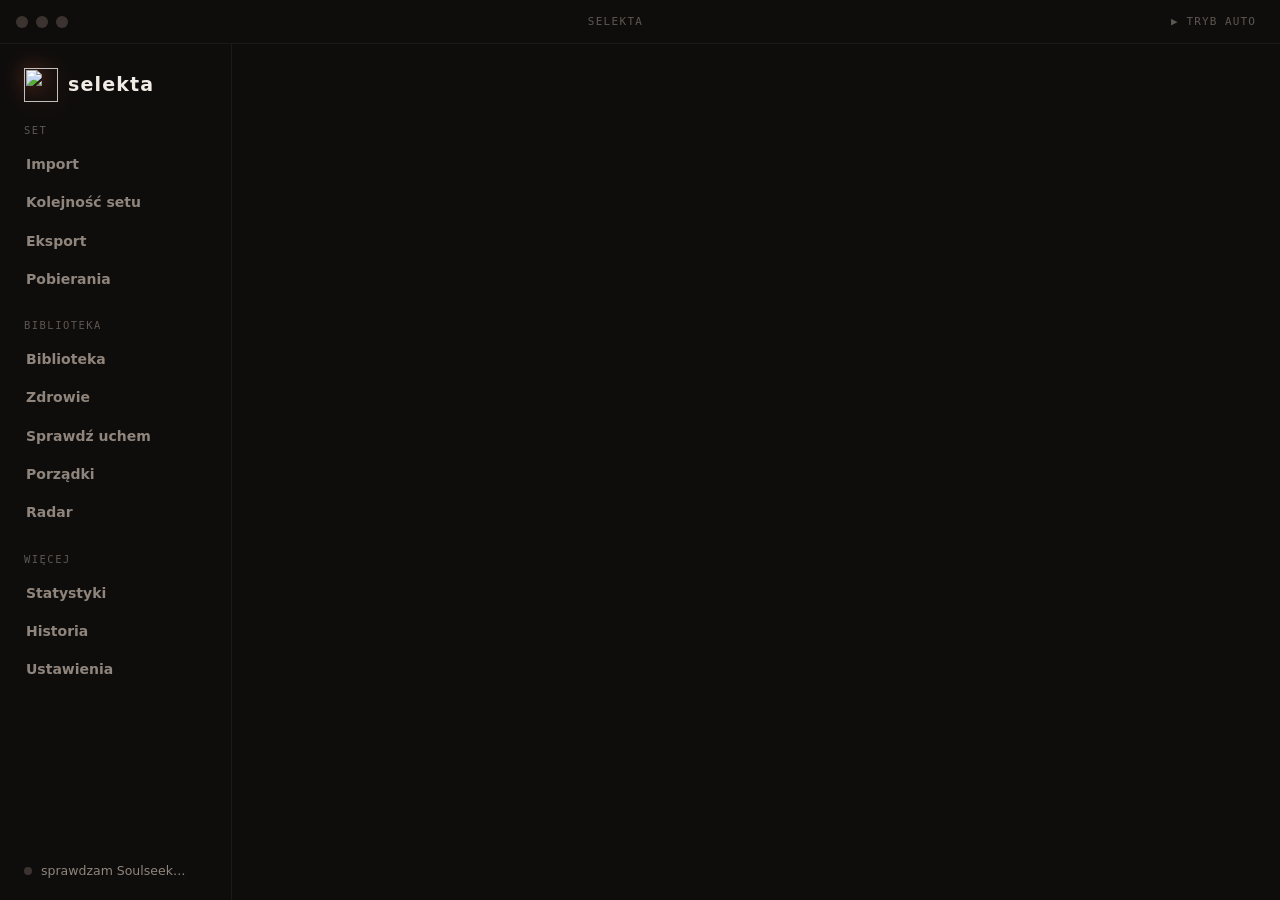
==== commit 980b346a: "Wydanie 0.4.0: czcionki w pakiecie, jedno zrodlo wersji, instrukcja Gatekeepera Przygotowanie pierws" ====
--- a/selekta/static/index.html
+++ b/selekta/static/index.html
@@ -5,8 +5,7 @@
 <meta name="viewport" content="width=device-width, initial-scale=1">
 <title>selekta</title>
 <link rel="icon" href="/static/assets/selekta-mark.png">
-<link rel="preconnect" href="https://fonts.googleapis.com">
-<link href="https://fonts.googleapis.com/css2?family=Urbanist:wght@400;500;600;700;800&family=DM+Mono:wght@400;500&display=swap" rel="stylesheet">
+<link rel="stylesheet" href="/static/fonts/fonts.css">
 <style>
 /* ============================================================
    Powłoka dashboardu — projekt graficzny z 3.09.2026 (docs/design).
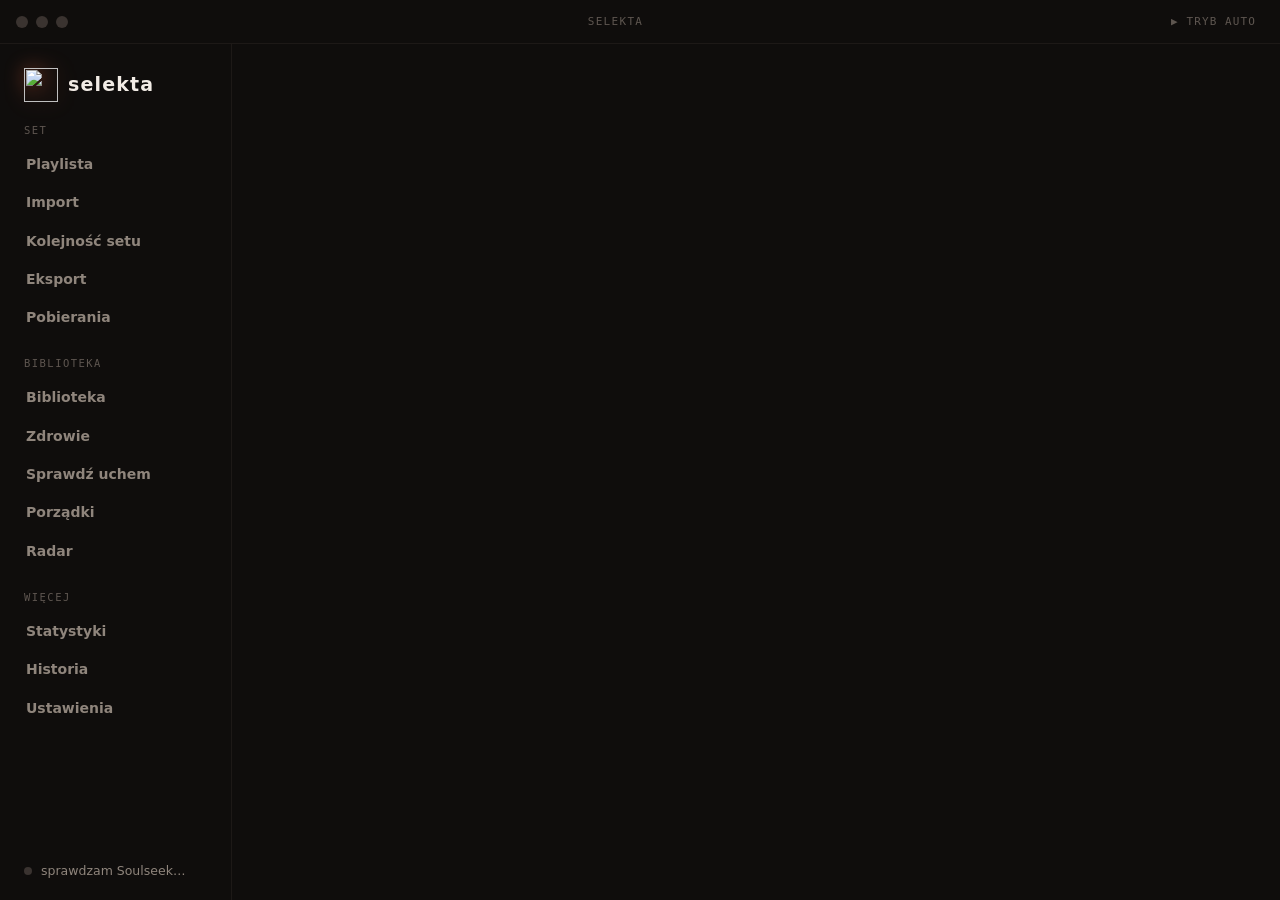
==== commit 71a53563: "Selekta 0.5.0: skan komputera, wersje utworu, odsłuch kontrolny, playlista, Windows - skan całego ko" ====
--- a/selekta/static/index.html
+++ b/selekta/static/index.html
@@ -177,6 +177,7 @@
     <div class="logo" id="navLogo"><img src="/static/assets/selekta-mark.png" alt=""><span>selekta</span></div>
     <div class="grupa">
       <div class="head">Set</div>
+      <div class="poz" data-ekran="playlista">Playlista</div>
       <div class="poz" data-ekran="import">Import</div>
       <div class="poz" data-ekran="kolejnosc">Kolejność setu</div>
       <div class="poz" data-ekran="eksport">Eksport</div>
@@ -223,6 +224,7 @@
 <script src="/static/ekrany/set.js?v=__WERSJA__"></script>
 <script src="/static/ekrany/porzadki.js?v=__WERSJA__"></script>
 <script src="/static/ekrany/wiecej.js?v=__WERSJA__"></script>
+<script src="/static/ekrany/playlista.js?v=__WERSJA__"></script>
 <script>S.start();</script>
 </body>
 </html>
